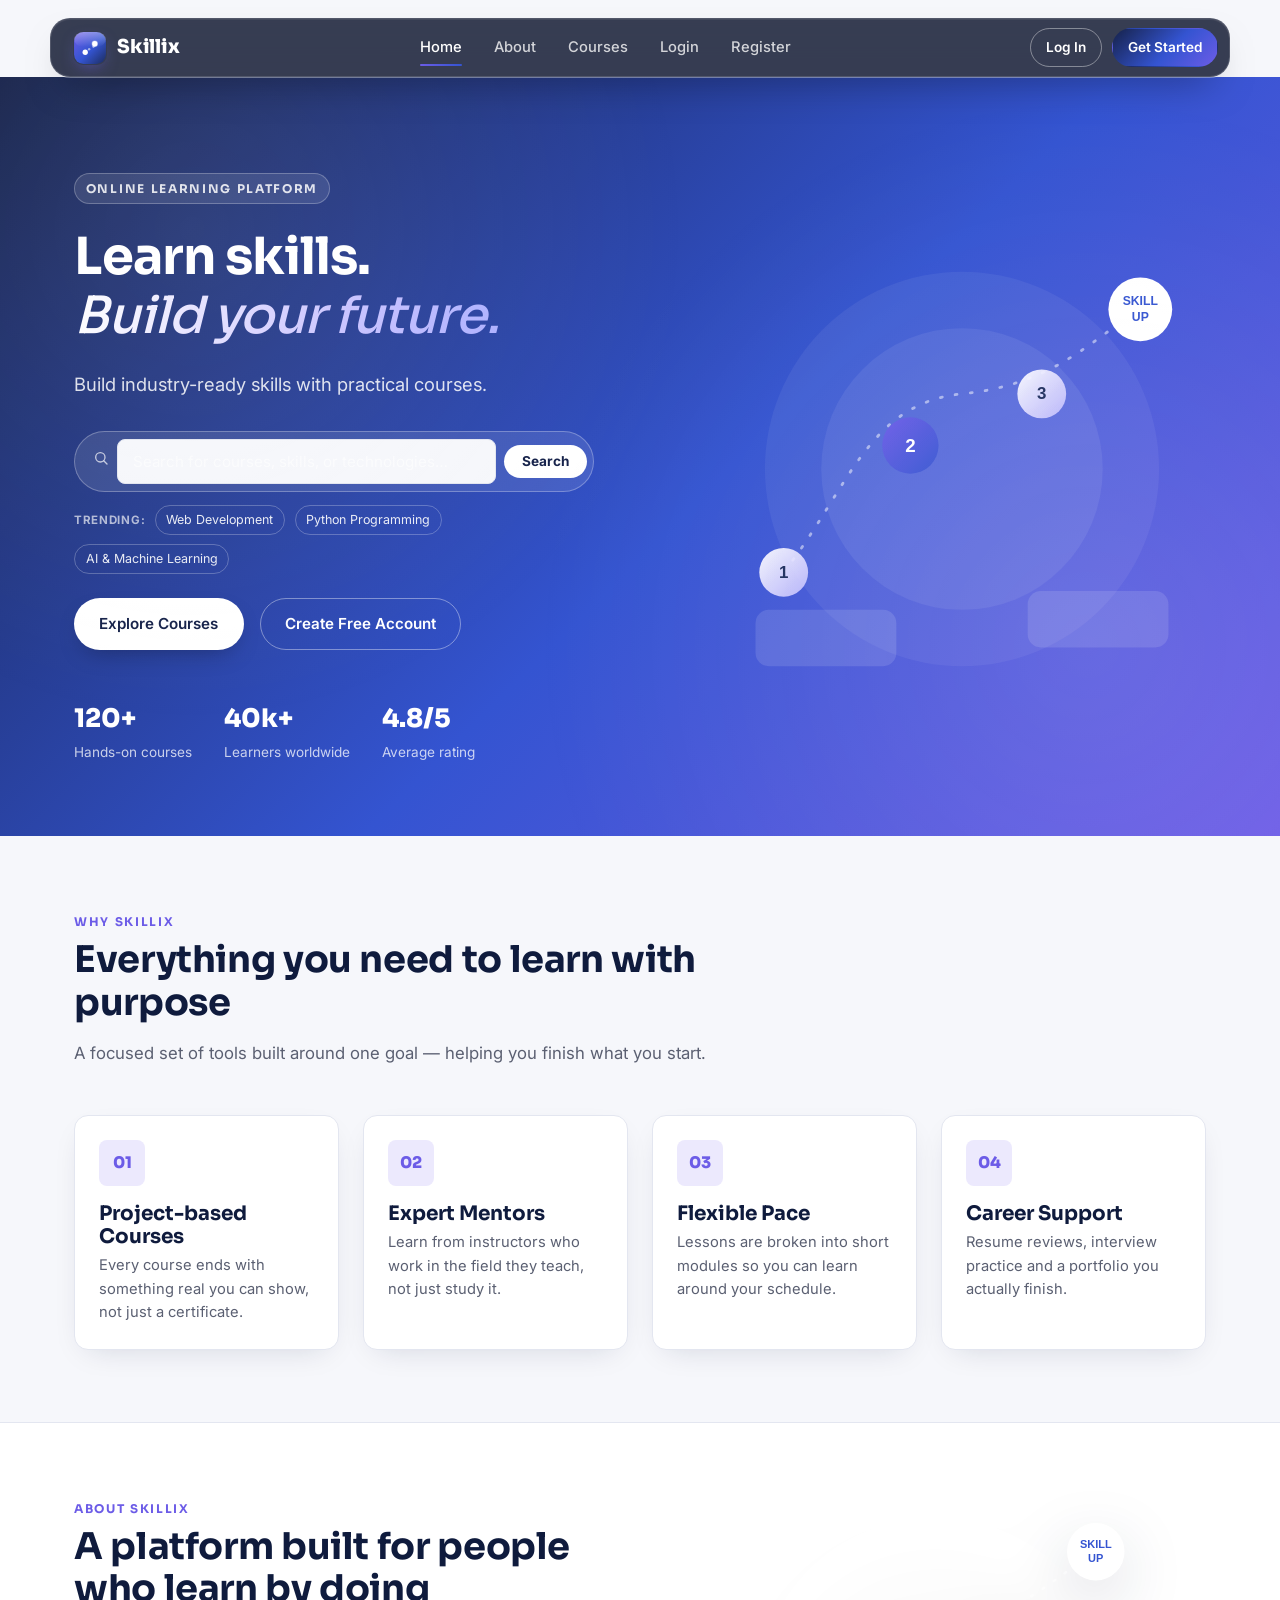
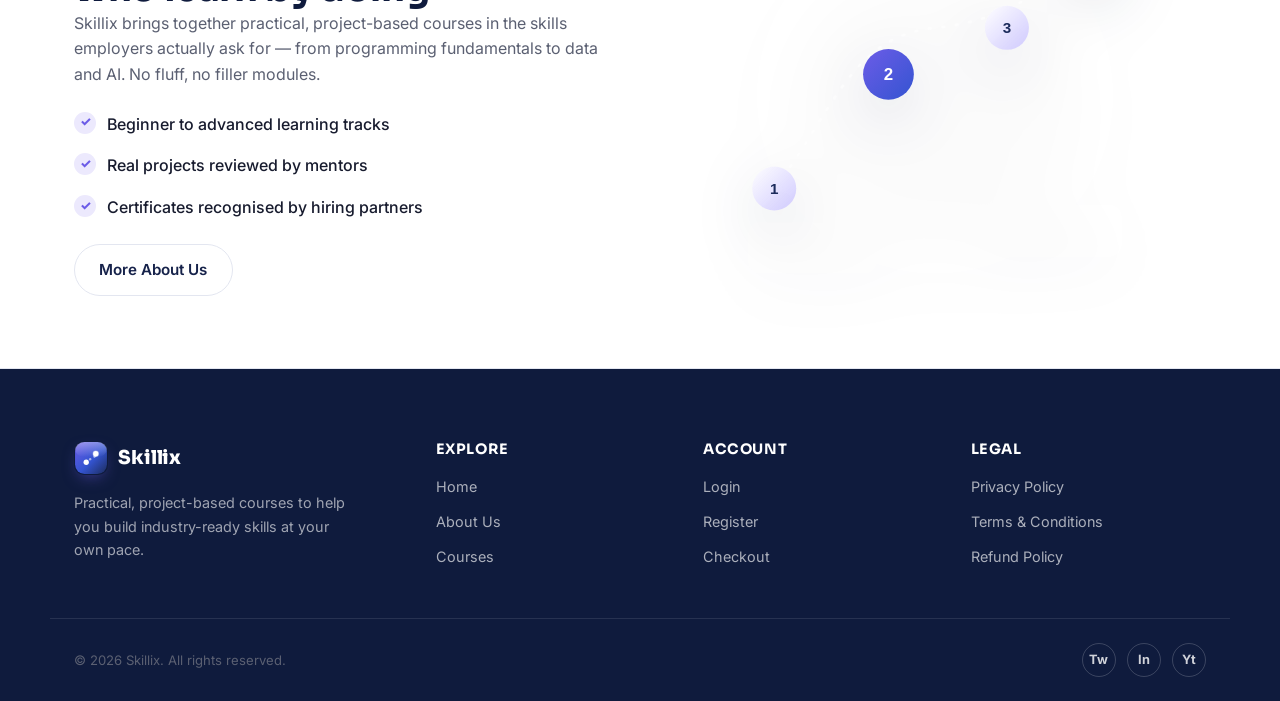
==== index.html @ e13f60df "new code" ====
<!DOCTYPE html>
<html lang="en">
<head>
  <meta charset="UTF-8">
  <meta name="viewport" content="width=device-width, initial-scale=1.0">
  <title>Skillix — Learn Skills. Build Your Future.</title>
  <meta name="description" content="Skillix is an online learning platform offering practical, industry-ready courses in programming, web development, data and AI.">
  <link rel="stylesheet" href="css/index.css">
</head>
<body>

  <header class="site-header">
    <div class="container navbar">
      <a href="index.html" class="brand"><img src="images/logo.svg" alt="Skillix logo" class="brand-mark-img">Skillix</a>
      <input type="checkbox" id="nav-toggle" class="nav-toggle-checkbox">
      <nav class="nav-links" aria-label="Primary">
        <a href="index.html" class="is-active">Home</a>
        <a href="about.html">About</a>
        <a href="services.html">Courses</a>
        <a href="login.html">Login</a>
        <a href="register.html">Register</a>
      </nav>
      <div class="nav-cta">
        <a href="login.html" class="btn btn-outline btn-sm">Log In</a>
        <a href="register.html" class="btn btn-solid btn-sm">Get Started</a>
        <label for="nav-toggle" class="nav-toggle" aria-label="Toggle navigation menu">&#9776;</label>
      </div>
    </div>
  </header>

  <main>
    <!-- Hero -->
    <section class="hero">
      <div class="container hero-grid">
        <div class="hero-copy">
          <span class="hero-eyebrow">Online Learning Platform</span>
          <h1>Learn skills.<span class="accent">Build your future.</span></h1>
          <p class="hero-sub">Build industry-ready skills with practical courses.</p>
          <form class="hero-search" action="services.html" method="get">
            <div class="search-row">
              <span class="search-icon" aria-hidden="true">
                <svg width="16" height="16" viewBox="0 0 24 24" fill="none" xmlns="http://www.w3.org/2000/svg">
                  <circle cx="11" cy="11" r="7" stroke="currentColor" stroke-width="2"/>
                  <line x1="16.5" y1="16.5" x2="21" y2="21" stroke="currentColor" stroke-width="2" stroke-linecap="round"/>
                </svg>
              </span>
              <label for="hero-search-input" class="visually-hidden">Search for courses, skills, or technologies</label>
              <input type="text" id="hero-search-input" name="q" class="search-input" placeholder="Search for courses, skills, or technologies&hellip;">
              <button type="submit" class="search-btn">Search</button>
            </div>
            <div class="trending-row">
              <span class="trending-label">Trending:</span>
              <a href="services.html" class="trending-chip">Web Development</a>
              <a href="services.html" class="trending-chip">Python Programming</a>
              <a href="services.html" class="trending-chip">AI &amp; Machine Learning</a>
            </div>
          </form>
          <div class="hero-actions">
            <a href="services.html" class="btn btn-primary">Explore Courses</a>
            <a href="register.html" class="btn btn-outline">Create Free Account</a>
          </div>
          <div class="hero-stats">
            <div class="hero-stat">
              <span class="num">120+</span>
              <span class="label">Hands-on courses</span>
            </div>
            <div class="hero-stat">
              <span class="num">40k+</span>
              <span class="label">Learners worldwide</span>
            </div>
            <div class="hero-stat">
              <span class="num">4.8/5</span>
              <span class="label">Average rating</span>
            </div>
          </div>
        </div>
        <div class="hero-art">
          <img src="images/hero-art.svg" alt="Illustration of a learning path connecting three course milestones toward a skill-up badge">
        </div>
      </div>
    </section>

    <!-- Features / Courses preview -->
    <section class="section">
      <div class="container">
        <div class="section-head">
          <span class="eyebrow">Why Skillix</span>
          <h2>Everything you need to learn with purpose</h2>
          <p>A focused set of tools built around one goal — helping you finish what you start.</p>
        </div>
        <div class="feature-grid">
          <article class="card feature-card">
            <div class="feature-icon">01</div>
            <h3>Project-based Courses</h3>
            <p>Every course ends with something real you can show, not just a certificate.</p>
          </article>
          <article class="card feature-card">
            <div class="feature-icon">02</div>
            <h3>Expert Mentors</h3>
            <p>Learn from instructors who work in the field they teach, not just study it.</p>
          </article>
          <article class="card feature-card">
            <div class="feature-icon">03</div>
            <h3>Flexible Pace</h3>
            <p>Lessons are broken into short modules so you can learn around your schedule.</p>
          </article>
          <article class="card feature-card">
            <div class="feature-icon">04</div>
            <h3>Career Support</h3>
            <p>Resume reviews, interview practice and a portfolio you actually finish.</p>
          </article>
        </div>
      </div>
    </section>

    <!-- Short About -->
    <section class="section section-alt">
      <div class="container about-split">
        <div class="about-copy">
          <span class="eyebrow">About Skillix</span>
          <h2>A platform built for people who learn by doing</h2>
          <p>Skillix brings together practical, project-based courses in the skills employers actually ask for — from programming fundamentals to data and AI. No fluff, no filler modules.</p>
          <ul class="checklist">
            <li><span class="tick">&#10003;</span> Beginner to advanced learning tracks</li>
            <li><span class="tick">&#10003;</span> Real projects reviewed by mentors</li>
            <li><span class="tick">&#10003;</span> Certificates recognised by hiring partners</li>
          </ul>
          <div class="hero-actions" style="margin-top:1.5rem;">
            <a href="about.html" class="btn btn-outline-dark">More About Us</a>
          </div>
        </div>
        <div class="path-graphic">
          <img src="images/hero-art.svg" alt="Abstract graphic of connected learning milestones representing course progress" style="filter:drop-shadow(0 20px 30px rgba(15,27,61,0.15));">
        </div>
      </div>
    </section>
  </main>

  <footer class="site-footer">
    <div class="container footer-grid">
      <div class="footer-brand">
        <a href="index.html" class="brand"><img src="images/logo.svg" alt="Skillix logo" class="brand-mark-img">Skillix</a>
        <p>Practical, project-based courses to help you build industry-ready skills at your own pace.</p>
      </div>
      <div class="footer-col">
        <h4>Explore</h4>
        <ul>
          <li><a href="index.html">Home</a></li>
          <li><a href="about.html">About Us</a></li>
          <li><a href="services.html">Courses</a></li>
        </ul>
      </div>
      <div class="footer-col">
        <h4>Account</h4>
        <ul>
          <li><a href="login.html">Login</a></li>
          <li><a href="register.html">Register</a></li>
          <li><a href="payment.html">Checkout</a></li>
        </ul>
      </div>
      <div class="footer-col">
        <h4>Legal</h4>
        <ul>
          <li><a href="legal.html">Privacy Policy</a></li>
          <li><a href="legal.html">Terms &amp; Conditions</a></li>
          <li><a href="legal.html">Refund Policy</a></li>
        </ul>
      </div>
    </div>
    <div class="container footer-bottom">
      <p>&copy; 2026 Skillix. All rights reserved.</p>
      <div class="footer-socials">
        <a href="#" aria-label="Skillix on Twitter">Tw</a>
        <a href="#" aria-label="Skillix on LinkedIn">In</a>
        <a href="#" aria-label="Skillix on YouTube">Yt</a>
      </div>
    </div>
  </footer>

</body>
</html>
---- css/index.css ----
/* ==========================================================================
   SkillSphere — index.css
   Individual stylesheet for index.html
   Self-contained: includes variables, reset, navbar, footer, buttons, cards,
   forms, tables and responsive rules used on this page.
   ========================================================================== */

/* ==========================================================================
   SkillSphere — style.css
   Global styling: variables, resets, typography, base layout, page sections
   ========================================================================== */

@import url('https://fonts.googleapis.com/css2?family=Sora:wght@400;600;700;800&family=Inter:wght@400;500;600;700&display=swap');

:root {
  /* Color system */
  --navy-900: #0f1b3d;
  --navy-800: #16224a;
  --navy-700: #1c2c5c;
  --blue-600: #3454d1;
  --violet-500: #6c5ce7;
  --violet-100: #ece9fd;
  --bg: #f6f7fb;
  --surface: #ffffff;
  --text-900: #171b2e;
  --text-600: #5b6072;
  --text-400: #8a8fa3;
  --border: #e3e6f0;
  --success: #1fa971;
  --danger: #d64550;

  /* Gradient signature */
  --gradient-primary: linear-gradient(135deg, var(--navy-800) 0%, var(--blue-600) 55%, var(--violet-500) 100%);

  /* Type scale */
  --font-display: 'Sora', 'Segoe UI', sans-serif;
  --font-body: 'Inter', 'Segoe UI', sans-serif;

  /* Spacing */
  --space-1: 0.5rem;
  --space-2: 1rem;
  --space-3: 1.5rem;
  --space-4: 2rem;
  --space-5: 3rem;
  --space-6: 4.5rem;
  --space-7: 6rem;

  /* Radius & shadow */
  --radius-sm: 8px;
  --radius-md: 14px;
  --radius-lg: 22px;
  --shadow-card: 0 10px 30px -14px rgba(15, 27, 61, 0.18);
  --shadow-card-hover: 0 18px 40px -16px rgba(15, 27, 61, 0.28);

  --container-w: 1180px;
}

* {
  margin: 0;
  padding: 0;
  box-sizing: border-box;
}

html {
  scroll-behavior: smooth;
}

body {
  font-family: var(--font-body);
  color: var(--text-900);
  background: var(--bg);
  line-height: 1.6;
  -webkit-font-smoothing: antialiased;
}

img {
  max-width: 100%;
  display: block;
}

a {
  color: inherit;
  text-decoration: none;
}

ul {
  list-style: none;
}

h1, h2, h3, h4 {
  font-family: var(--font-display);
  color: var(--navy-900);
  line-height: 1.15;
  font-weight: 700;
}

h1 { font-size: clamp(2.2rem, 4vw, 3.4rem); font-weight: 800; letter-spacing: -0.02em; }
h2 { font-size: clamp(1.7rem, 3vw, 2.3rem); letter-spacing: -0.01em; }
h3 { font-size: 1.25rem; }

p {
  color: var(--text-600);
}

:focus-visible {
  outline: 3px solid var(--violet-500);
  outline-offset: 3px;
}

.visually-hidden {
  position: absolute;
  width: 1px;
  height: 1px;
  padding: 0;
  margin: -1px;
  overflow: hidden;
  clip: rect(0, 0, 0, 0);
  white-space: nowrap;
  border: 0;
}

/* Layout helpers */
.container {
  width: 100%;
  max-width: var(--container-w);
  margin-inline: auto;
  padding-inline: var(--space-3);
}

.section {
  padding-block: var(--space-6);
}

.section-head {
  max-width: 640px;
  margin-bottom: var(--space-5);
}

.eyebrow {
  display: inline-block;
  font-family: var(--font-display);
  font-size: 0.75rem;
  font-weight: 700;
  letter-spacing: 0.14em;
  text-transform: uppercase;
  color: var(--violet-500);
  margin-bottom: var(--space-1);
}

.section-head h2 {
  margin-bottom: var(--space-2);
}

.section-head p {
  font-size: 1.05rem;
}

.section-alt {
  background: var(--surface);
  border-top: 1px solid var(--border);
  border-bottom: 1px solid var(--border);
}

/* ==========================================================================
   Hero
   ========================================================================== */

.hero {
  background: var(--gradient-primary);
  color: #fff;
  padding-block: var(--space-7) var(--space-6);
  position: relative;
  overflow: hidden;
}

.hero::after {
  content: "";
  position: absolute;
  inset: 0;
  background-image: radial-gradient(circle at 15% 20%, rgba(255,255,255,0.08) 0, transparent 40%),
                     radial-gradient(circle at 85% 75%, rgba(255,255,255,0.10) 0, transparent 45%);
  pointer-events: none;
}

.hero-grid {
  display: grid;
  grid-template-columns: 1.1fr 0.9fr;
  gap: var(--space-5);
  align-items: center;
  position: relative;
}

/* Pure-CSS entrance animation, staggered across the hero copy */
@keyframes fadeInUp {
  from {
    opacity: 0;
    transform: translateY(18px);
  }
  to {
    opacity: 1;
    transform: translateY(0);
  }
}

.hero-eyebrow,
.hero h1,
.hero-sub,
.hero-search,
.hero-actions,
.hero-stats {
  opacity: 0;
  animation: fadeInUp 0.7s ease forwards;
}

.hero-eyebrow { animation-delay: 0.05s; }
.hero h1 { animation-delay: 0.15s; }
.hero-sub { animation-delay: 0.25s; }
.hero-search { animation-delay: 0.35s; }
.hero-actions { animation-delay: 0.45s; }
.hero-stats { animation-delay: 0.55s; }

.hero-art {
  position: relative;
  opacity: 0;
  animation: fadeInUp 0.9s ease forwards;
  animation-delay: 0.3s;
}

.hero-eyebrow {
  display: inline-flex;
  align-items: center;
  gap: 0.5em;
  font-family: var(--font-display);
  font-size: 0.75rem;
  font-weight: 700;
  letter-spacing: 0.14em;
  text-transform: uppercase;
  color: rgba(255,255,255,0.85);
  background: rgba(255,255,255,0.1);
  border: 1px solid rgba(255,255,255,0.25);
  padding: 0.4em 0.9em;
  border-radius: 999px;
  margin-bottom: var(--space-3);
}

.hero h1 {
  color: #fff;
  font-weight: 700;
  margin-bottom: var(--space-3);
}

.hero h1 .accent,
.page-header h1 .accent {
  display: block;
  font-style: italic;
  font-weight: 500;
  background: linear-gradient(100deg, #ffffff 0%, #c9c2ff 45%, #8f9dff 100%);
  -webkit-background-clip: text;
  background-clip: text;
  color: transparent;
}

.hero-sub {
  color: rgba(255,255,255,0.85);
  font-size: 1.15rem;
  max-width: 520px;
  margin-bottom: var(--space-4);
}

/* Hero search bar + trending chips */
.hero-search {
  margin-bottom: var(--space-3);
  max-width: 520px;
}

.search-row {
  display: flex;
  align-items: center;
  gap: 0.5rem;
  background: rgba(255,255,255,0.1);
  border: 1px solid rgba(255,255,255,0.28);
  border-radius: 999px;
  padding: 0.4rem 0.4rem 0.4rem 1.1rem;
  backdrop-filter: blur(6px);
  transition: border-color 0.2s ease, background 0.2s ease;
}

.search-row:focus-within {
  border-color: rgba(255,255,255,0.6);
  background: rgba(255,255,255,0.15);
}

.search-icon {
  color: rgba(255,255,255,0.7);
  font-size: 0.95rem;
  flex: none;
}

.search-input {
  flex: 1;
  background: transparent;
  border: none;
  color: #fff;
  font-family: var(--font-body);
  font-size: 0.92rem;
  padding: 0.55rem 0;
}

.search-input::placeholder {
  color: rgba(255,255,255,0.6);
}

.search-input:focus {
  outline: none;
  box-shadow: none;
  background: transparent;
}

.search-btn {
  flex: none;
  background: #fff;
  color: var(--navy-800);
  border: none;
  font-family: var(--font-body);
  font-weight: 700;
  font-size: 0.85rem;
  padding: 0.6em 1.3em;
  border-radius: 999px;
  cursor: pointer;
  transition: transform 0.2s ease, box-shadow 0.2s ease;
}

.search-btn:hover,
.search-btn:focus-visible {
  transform: scale(1.04);
  box-shadow: 0 8px 18px -8px rgba(0,0,0,0.4);
}

.trending-row {
  display: flex;
  align-items: center;
  gap: 0.6rem;
  flex-wrap: wrap;
  margin-top: 0.85rem;
  font-size: 0.78rem;
}

.trending-label {
  color: rgba(255,255,255,0.65);
  font-weight: 700;
  letter-spacing: 0.06em;
  text-transform: uppercase;
  font-size: 0.72rem;
}

.trending-chip {
  color: rgba(255,255,255,0.9);
  border: 1px solid rgba(255,255,255,0.25);
  border-radius: 999px;
  padding: 0.3em 0.85em;
  transition: background 0.2s ease, border-color 0.2s ease, transform 0.2s ease;
}

.trending-chip:hover,
.trending-chip:focus-visible {
  background: rgba(255,255,255,0.14);
  border-color: rgba(255,255,255,0.5);
  transform: translateY(-1px);
}

.hero-actions {
  display: flex;
  gap: var(--space-2);
  flex-wrap: wrap;
}

.hero-stats {
  display: flex;
  gap: var(--space-4);
  margin-top: var(--space-5);
  flex-wrap: wrap;
}

.hero-stat .num {
  font-family: var(--font-display);
  font-size: 1.6rem;
  font-weight: 800;
  color: #fff;
  display: block;
}

.hero-stat .label {
  font-size: 0.85rem;
  color: rgba(255,255,255,0.75);
}

/* ==========================================================================
   Page header (non-home pages)
   ========================================================================== */

.page-header {
  background: var(--gradient-primary);
  color: #fff;
  padding-block: var(--space-6) var(--space-5);
  text-align: center;
}

.page-header h1 {
  color: #fff;
  font-size: clamp(2rem, 4vw, 2.7rem);
}

.page-header p {
  color: rgba(255,255,255,0.85);
  max-width: 560px;
  margin: var(--space-2) auto 0;
}

/* ==========================================================================
   About section (home)
   ========================================================================== */

.about-split {
  display: grid;
  grid-template-columns: 1fr 1fr;
  gap: var(--space-5);
  align-items: center;
}

.about-split .path-graphic {
  justify-self: center;
  width: 100%;
  max-width: 440px;
}

.about-split .path-graphic img {
  width: 100%;
  height: auto;
}

.checklist {
  margin-top: var(--space-3);
  display: grid;
  gap: var(--space-2);
}

.checklist li {
  display: flex;
  gap: 0.7em;
  align-items: flex-start;
  color: var(--text-900);
  font-weight: 500;
}

.checklist .tick {
  flex: none;
  width: 22px;
  height: 22px;
  border-radius: 50%;
  background: var(--violet-100);
  color: var(--violet-500);
  display: grid;
  place-items: center;
  font-size: 0.8rem;
  font-weight: 800;
}

/* ==========================================================================
   Utility text blocks (About / Legal pages)
   ========================================================================== */

.text-block {
  max-width: 760px;
  margin-inline: auto;
}

.text-block h2 {
  margin-top: var(--space-5);
  margin-bottom: var(--space-2);
}

.text-block h2:first-child {
  margin-top: 0;
}

.text-block p {
  margin-bottom: var(--space-2);
}

.text-block ul {
  margin: var(--space-2) 0 var(--space-2) 0;
  display: grid;
  gap: 0.5rem;
}

.text-block ul li {
  position: relative;
  padding-left: 1.4em;
  color: var(--text-600);
}

.text-block ul li::before {
  content: "";
  position: absolute;
  left: 0;
  top: 0.55em;
  width: 6px;
  height: 6px;
  border-radius: 50%;
  background: var(--violet-500);
}

.legal-index {
  display: flex;
  gap: var(--space-2);
  justify-content: center;
  flex-wrap: wrap;
  margin-bottom: var(--space-5);
}
/* ==========================================================================
   SkillSphere — components.css
   Navbar, Footer, Buttons, Cards, Forms, Tables
   ========================================================================== */

/* ---------- Navbar (floating glassmorphic pill) ---------- */

.site-header {
  position: sticky;
  top: 0;
  z-index: 50;
  padding-block: 1.1rem 0;
  background: transparent;
}

.navbar {
  display: flex;
  align-items: center;
  justify-content: space-between;
  gap: var(--space-3);
  max-width: var(--container-w);
  margin-inline: auto;
  padding: 0.6rem 0.7rem 0.6rem 1.35rem;
  background: rgba(13, 20, 45, 0.82);
  border: 1px solid rgba(255,255,255,0.14);
  border-radius: 20px;
  backdrop-filter: blur(20px) saturate(160%);
  -webkit-backdrop-filter: blur(20px) saturate(160%);
  box-shadow: 0 18px 40px -20px rgba(0,0,0,0.55), inset 0 1px 0 rgba(255,255,255,0.07);
  transition: background 0.25s ease, border-color 0.25s ease;
}

.brand {
  display: flex;
  align-items: center;
  gap: 0.65rem;
  font-family: var(--font-display);
  font-weight: 800;
  font-size: 1.2rem;
  color: #fff;
  letter-spacing: -0.01em;
}

.brand-mark {
  width: 34px;
  height: 34px;
  border-radius: 10px;
  background: linear-gradient(135deg, var(--violet-500), var(--blue-600));
  display: grid;
  place-items: center;
  color: #fff;
  font-family: var(--font-display);
  font-weight: 800;
  font-size: 1rem;
  flex: none;
}

.brand-mark-img {
  width: 34px;
  height: 34px;
  border-radius: 10px;
  flex: none;
  box-shadow: 0 6px 16px -6px rgba(108, 92, 231, 0.6);
}

.nav-links {
  display: flex;
  align-items: center;
  gap: var(--space-4);
}

.nav-links a {
  color: rgba(255,255,255,0.78);
  font-weight: 500;
  font-size: 0.92rem;
  position: relative;
  padding-block: 0.3rem;
  transition: color 0.2s ease;
}

.nav-links a::after {
  content: "";
  position: absolute;
  left: 0;
  bottom: -2px;
  width: 0%;
  height: 2px;
  border-radius: 2px;
  background: linear-gradient(90deg, var(--violet-500), var(--blue-600));
  transition: width 0.25s ease;
}

.nav-links a:hover,
.nav-links a:focus-visible {
  color: #fff;
}

.nav-links a:hover::after,
.nav-links a:focus-visible::after {
  width: 100%;
}

.nav-links a.is-active {
  color: #fff;
}

.nav-links a.is-active::after {
  width: 100%;
}

.nav-cta {
  display: flex;
  align-items: center;
  gap: 0.6rem;
}

.nav-toggle-checkbox {
  display: none;
}

.nav-toggle {
  display: none;
}

/* ---------- Buttons ---------- */

.btn {
  display: inline-flex;
  align-items: center;
  justify-content: center;
  gap: 0.5em;
  font-family: var(--font-body);
  font-weight: 600;
  font-size: 0.95rem;
  padding: 0.85em 1.6em;
  border-radius: 999px;
  border: 1px solid transparent;
  cursor: pointer;
  transition: transform 0.2s ease, box-shadow 0.2s ease, background 0.2s ease, color 0.2s ease, border-color 0.2s ease;
}

.btn-primary {
  background: #fff;
  color: var(--navy-800);
  box-shadow: 0 10px 24px -10px rgba(0,0,0,0.35);
}

.btn-primary:hover,
.btn-primary:focus-visible {
  transform: translateY(-2px) scale(1.04);
  box-shadow: 0 14px 28px -10px rgba(0,0,0,0.4);
}

.btn-solid {
  background: var(--gradient-primary);
  color: #fff;
}

.btn-solid:hover,
.btn-solid:focus-visible {
  transform: translateY(-2px) scale(1.04);
  box-shadow: var(--shadow-card-hover);
}

.btn-outline {
  background: transparent;
  border-color: rgba(255,255,255,0.4);
  color: #fff;
}

.btn-outline:hover,
.btn-outline:focus-visible {
  border-color: #fff;
  background: rgba(255,255,255,0.08);
  transform: scale(1.04);
}

.btn-outline-dark {
  background: transparent;
  border-color: var(--border);
  color: var(--navy-800);
}

.btn-outline-dark:hover,
.btn-outline-dark:focus-visible {
  border-color: var(--violet-500);
  color: var(--violet-500);
  transform: scale(1.04);
}

.btn-block {
  width: 100%;
}

.btn-sm {
  padding: 0.55em 1.1em;
  font-size: 0.85rem;
}

/* ---------- Cards ---------- */

.card {
  background: var(--surface);
  border: 1px solid var(--border);
  border-radius: var(--radius-md);
  box-shadow: var(--shadow-card);
  transition: transform 0.25s ease, box-shadow 0.25s ease, border-color 0.25s ease;
}

.card:hover {
  transform: translateY(-6px);
  box-shadow: var(--shadow-card-hover);
  border-color: rgba(108, 92, 231, 0.35);
}

/* Feature / course preview cards (home) */

.feature-grid {
  display: grid;
  grid-template-columns: repeat(4, 1fr);
  gap: var(--space-3);
}

.feature-card {
  padding: var(--space-3);
  text-align: left;
}

.feature-icon {
  width: 46px;
  height: 46px;
  border-radius: var(--radius-sm);
  background: var(--violet-100);
  color: var(--violet-500);
  display: grid;
  place-items: center;
  margin-bottom: var(--space-2);
  font-family: var(--font-display);
  font-weight: 800;
}

.feature-card h3 {
  margin-bottom: 0.4rem;
}

.feature-card p {
  font-size: 0.92rem;
}

/* Course cards (services) */

.course-grid {
  display: grid;
  grid-template-columns: repeat(3, 1fr);
  gap: var(--space-3);
}

.course-card {
  overflow: hidden;
  display: flex;
  flex-direction: column;
}

.course-thumb {
  aspect-ratio: 16 / 10;
  background: var(--violet-100);
  overflow: hidden;
}

.course-thumb img {
  width: 100%;
  height: 100%;
  object-fit: cover;
}

.course-body {
  padding: var(--space-3);
  display: flex;
  flex-direction: column;
  gap: 0.5rem;
  flex: 1;
}

.course-tag {
  font-size: 0.72rem;
  font-weight: 700;
  letter-spacing: 0.08em;
  text-transform: uppercase;
  color: var(--blue-600);
}

.course-desc {
  font-size: 0.92rem;
  flex: 1;
}

.course-foot {
  display: flex;
  align-items: center;
  justify-content: space-between;
  margin-top: 0.5rem;
}

.course-price {
  font-family: var(--font-display);
  font-weight: 800;
  font-size: 1.15rem;
  color: var(--navy-900);
}

.course-price span {
  font-family: var(--font-body);
  font-weight: 500;
  font-size: 0.78rem;
  color: var(--text-400);
  text-decoration: line-through;
  margin-left: 0.35em;
}

/* Team cards (about) */

.team-grid {
  display: grid;
  grid-template-columns: repeat(3, 1fr);
  gap: var(--space-3);
}

.team-card {
  text-align: center;
  padding: var(--space-4) var(--space-3);
}

.team-avatar {
  width: 96px;
  height: 96px;
  border-radius: 50%;
  overflow: hidden;
  margin: 0 auto var(--space-2);
  border: 3px solid var(--violet-100);
}

.team-avatar img {
  width: 100%;
  height: 100%;
  object-fit: cover;
}

.team-role {
  color: var(--violet-500);
  font-weight: 600;
  font-size: 0.88rem;
  margin-top: 0.15rem;
}

.team-bio {
  font-size: 0.88rem;
  margin-top: 0.5rem;
}

/* Mission / Vision cards */

.mv-grid {
  display: grid;
  grid-template-columns: 1fr 1fr;
  gap: var(--space-3);
}

.mv-card {
  padding: var(--space-4);
  border-top: 4px solid var(--violet-500);
}

.mv-card.vision {
  border-top-color: var(--blue-600);
}

.mv-card h3 {
  margin-bottom: 0.6rem;
}

/* ---------- Forms (Login / Register / Payment) ---------- */

.auth-wrap {
  display: flex;
  justify-content: center;
  padding-block: var(--space-6);
}

.auth-card {
  width: 100%;
  max-width: 460px;
  padding: var(--space-4);
}

.auth-card.wide {
  max-width: 620px;
}

.auth-head {
  text-align: center;
  margin-bottom: var(--space-3);
}

.auth-head h1 {
  font-size: 1.7rem;
  margin-bottom: 0.4rem;
}

.auth-head p {
  font-size: 0.92rem;
}

.form-group {
  margin-bottom: var(--space-2);
}

.form-row {
  display: grid;
  grid-template-columns: 1fr 1fr;
  gap: var(--space-2);
}

label {
  display: block;
  font-size: 0.85rem;
  font-weight: 600;
  color: var(--navy-800);
  margin-bottom: 0.4rem;
}

input[type="text"],
input[type="email"],
input[type="password"],
input[type="tel"],
input[type="number"],
select,
textarea {
  width: 100%;
  padding: 0.8em 1em;
  border: 1.5px solid var(--border);
  border-radius: var(--radius-sm);
  font-family: var(--font-body);
  font-size: 0.95rem;
  color: var(--text-900);
  background: var(--bg);
  transition: border-color 0.2s ease, box-shadow 0.2s ease;
}

input:hover, select:hover, textarea:hover {
  border-color: #c7cbe0;
}

input:focus, select:focus, textarea:focus {
  outline: none;
  border-color: var(--violet-500);
  box-shadow: 0 0 0 4px rgba(108, 92, 231, 0.15);
  background: var(--surface);
}

.field-hint {
  font-size: 0.78rem;
  color: var(--text-400);
  margin-top: 0.35rem;
}

.check-row {
  display: flex;
  align-items: center;
  gap: 0.55em;
  font-size: 0.9rem;
  color: var(--text-600);
  font-weight: 500;
}

.check-row input {
  width: 17px;
  height: 17px;
  accent-color: var(--violet-500);
}

.radio-row {
  display: flex;
  gap: var(--space-3);
  flex-wrap: wrap;
}

.radio-row label {
  display: flex;
  align-items: center;
  gap: 0.5em;
  font-weight: 500;
  color: var(--text-600);
  margin-bottom: 0;
}

.radio-row input {
  width: 17px;
  height: 17px;
  accent-color: var(--violet-500);
}

.form-links {
  display: flex;
  align-items: center;
  justify-content: space-between;
  font-size: 0.87rem;
  margin: var(--space-2) 0 var(--space-3);
}

.form-links a {
  color: var(--violet-500);
  font-weight: 600;
}

.form-links a:hover {
  text-decoration: underline;
}

.auth-foot {
  text-align: center;
  margin-top: var(--space-3);
  font-size: 0.9rem;
  color: var(--text-600);
}

.auth-foot a {
  color: var(--violet-500);
  font-weight: 700;
}

.divider {
  display: flex;
  align-items: center;
  gap: 0.8em;
  color: var(--text-400);
  font-size: 0.78rem;
  margin-block: var(--space-3);
  text-transform: uppercase;
  letter-spacing: 0.08em;
}

.divider::before,
.divider::after {
  content: "";
  flex: 1;
  height: 1px;
  background: var(--border);
}

.badge {
  display: inline-flex;
  align-items: center;
  gap: 0.4em;
  background: var(--violet-100);
  color: var(--violet-500);
  font-size: 0.75rem;
  font-weight: 700;
  padding: 0.35em 0.8em;
  border-radius: 999px;
}

/* ---------- Tables (Payment) ---------- */

.order-table {
  width: 100%;
  border-collapse: collapse;
  font-size: 0.92rem;
}

.order-table caption {
  text-align: left;
  font-family: var(--font-display);
  font-weight: 700;
  color: var(--navy-900);
  margin-bottom: var(--space-2);
  font-size: 1rem;
}

.order-table th,
.order-table td {
  padding: 0.9em 1em;
  text-align: left;
  border-bottom: 1px solid var(--border);
}

.order-table thead th {
  font-size: 0.75rem;
  letter-spacing: 0.06em;
  text-transform: uppercase;
  color: var(--text-400);
  font-weight: 700;
}

.order-table tbody td {
  color: var(--text-900);
  font-weight: 500;
}

.order-table tfoot td {
  border-bottom: none;
  font-family: var(--font-display);
  font-weight: 800;
  color: var(--navy-900);
  font-size: 1.05rem;
  padding-top: 1.1em;
}

.order-table .muted {
  color: var(--text-400);
  font-weight: 500;
}

.payment-grid {
  display: grid;
  grid-template-columns: 1.05fr 0.95fr;
  gap: var(--space-4);
  align-items: start;
}

.summary-card,
.payment-card {
  padding: var(--space-4);
}

.demo-note {
  display: flex;
  gap: 0.7em;
  align-items: flex-start;
  background: var(--violet-100);
  border-radius: var(--radius-sm);
  padding: var(--space-2);
  font-size: 0.85rem;
  color: var(--navy-800);
  margin-top: var(--space-3);
}

.demo-note strong {
  color: var(--navy-900);
}

/* ---------- Footer ---------- */

.site-footer {
  background: var(--navy-900);
  color: rgba(255,255,255,0.72);
  padding-top: var(--space-6);
}

.footer-grid {
  display: grid;
  grid-template-columns: 1.4fr 1fr 1fr 1fr;
  gap: var(--space-4);
  padding-bottom: var(--space-5);
  border-bottom: 1px solid rgba(255,255,255,0.1);
}

.footer-brand .brand {
  margin-bottom: var(--space-2);
}

.footer-brand p {
  color: rgba(255,255,255,0.6);
  font-size: 0.9rem;
  max-width: 280px;
}

.footer-col h4 {
  color: #fff;
  font-size: 0.9rem;
  letter-spacing: 0.04em;
  text-transform: uppercase;
  margin-bottom: var(--space-2);
}

.footer-col ul {
  display: grid;
  gap: 0.6rem;
}

.footer-col a {
  font-size: 0.9rem;
  color: rgba(255,255,255,0.65);
  transition: color 0.2s ease;
}

.footer-col a:hover,
.footer-col a:focus-visible {
  color: #fff;
}

.footer-bottom {
  display: flex;
  align-items: center;
  justify-content: space-between;
  padding-block: var(--space-3);
  font-size: 0.82rem;
  color: rgba(255,255,255,0.5);
  flex-wrap: wrap;
  gap: 0.5rem;
}

.footer-socials {
  display: flex;
  gap: 0.7rem;
}

.footer-socials a {
  width: 34px;
  height: 34px;
  border-radius: 50%;
  border: 1px solid rgba(255,255,255,0.18);
  display: grid;
  place-items: center;
  font-size: 0.8rem;
  font-weight: 700;
  color: rgba(255,255,255,0.8);
  transition: background 0.2s ease, border-color 0.2s ease;
}

.footer-socials a:hover,
.footer-socials a:focus-visible {
  background: var(--violet-500);
  border-color: var(--violet-500);
  color: #fff;
}
/* ==========================================================================
   SkillSphere — responsive.css
   Mobile / tablet / desktop adjustments
   ========================================================================== */

/* ---------- Tablet: <= 1024px ---------- */
@media (max-width: 1024px) {
  .feature-grid {
    grid-template-columns: repeat(2, 1fr);
  }

  .course-grid {
    grid-template-columns: repeat(2, 1fr);
  }

  .team-grid {
    grid-template-columns: repeat(3, 1fr);
    gap: var(--space-2);
  }

  .hero-grid {
    grid-template-columns: 1fr;
  }

  .hero-art {
    order: -1;
    max-width: 420px;
    margin-inline: auto;
  }

  .about-split {
    grid-template-columns: 1fr;
  }

  .about-split .path-graphic {
    order: -1;
    max-width: 360px;
  }

  .payment-grid {
    grid-template-columns: 1fr;
  }
}

/* ---------- Mobile: <= 768px ---------- */
@media (max-width: 768px) {
  :root {
    --space-6: 3rem;
    --space-7: 3.5rem;
  }

  .nav-links {
    position: fixed;
    inset: 86px var(--space-3) auto var(--space-3);
    background: rgba(13, 20, 45, 0.92);
    border: 1px solid rgba(255,255,255,0.14);
    border-radius: 18px;
    backdrop-filter: blur(20px) saturate(160%);
    -webkit-backdrop-filter: blur(20px) saturate(160%);
    box-shadow: 0 18px 40px -16px rgba(0,0,0,0.55);
    flex-direction: column;
    align-items: flex-start;
    gap: 0;
    padding: var(--space-2) var(--space-3) var(--space-3);
    transform: translateY(-8px);
    opacity: 0;
    pointer-events: none;
    transition: opacity 0.2s ease, transform 0.2s ease;
  }

  .nav-links a {
    width: 100%;
    padding-block: 0.7rem;
    border-bottom: 1px solid rgba(255,255,255,0.06);
  }

  .nav-toggle {
    display: inline-flex;
    align-items: center;
    justify-content: center;
    width: 40px;
    height: 40px;
    border-radius: 8px;
    border: 1px solid rgba(255,255,255,0.25);
    background: transparent;
    color: #fff;
    font-size: 1.1rem;
    cursor: pointer;
  }

  .nav-cta .btn-outline {
    display: none;
  }

  #nav-toggle:checked ~ .nav-links {
    opacity: 1;
    transform: translateY(0);
    pointer-events: auto;
  }

  .feature-grid,
  .course-grid,
  .team-grid {
    grid-template-columns: 1fr;
  }

  .mv-grid {
    grid-template-columns: 1fr;
  }

  .form-row {
    grid-template-columns: 1fr;
  }

  .footer-grid {
    grid-template-columns: 1fr 1fr;
    gap: var(--space-3);
  }

  .footer-brand {
    grid-column: 1 / -1;
  }

  .footer-bottom {
    flex-direction: column;
    align-items: flex-start;
  }

  .hero-stats {
    gap: var(--space-3);
  }

  .payment-grid {
    grid-template-columns: 1fr;
  }

  .order-table {
    display: block;
    overflow-x: auto;
    white-space: nowrap;
  }
}

/* ---------- Small mobile: <= 480px ---------- */
@media (max-width: 480px) {
  .container {
    padding-inline: var(--space-2);
  }

  .search-row {
    flex-wrap: wrap;
    border-radius: 20px;
    padding: 0.7rem;
  }

  .search-input {
    width: 100%;
    order: 1;
  }

  .search-btn {
    width: 100%;
    order: 2;
  }

  .hero-actions,
  .radio-row {
    flex-direction: column;
    align-items: stretch;
  }

  .hero-actions .btn {
    width: 100%;
  }

  .footer-grid {
    grid-template-columns: 1fr;
  }

  .auth-card {
    padding: var(--space-3);
  }

  .form-links {
    flex-direction: column;
    align-items: flex-start;
    gap: 0.5rem;
  }
}
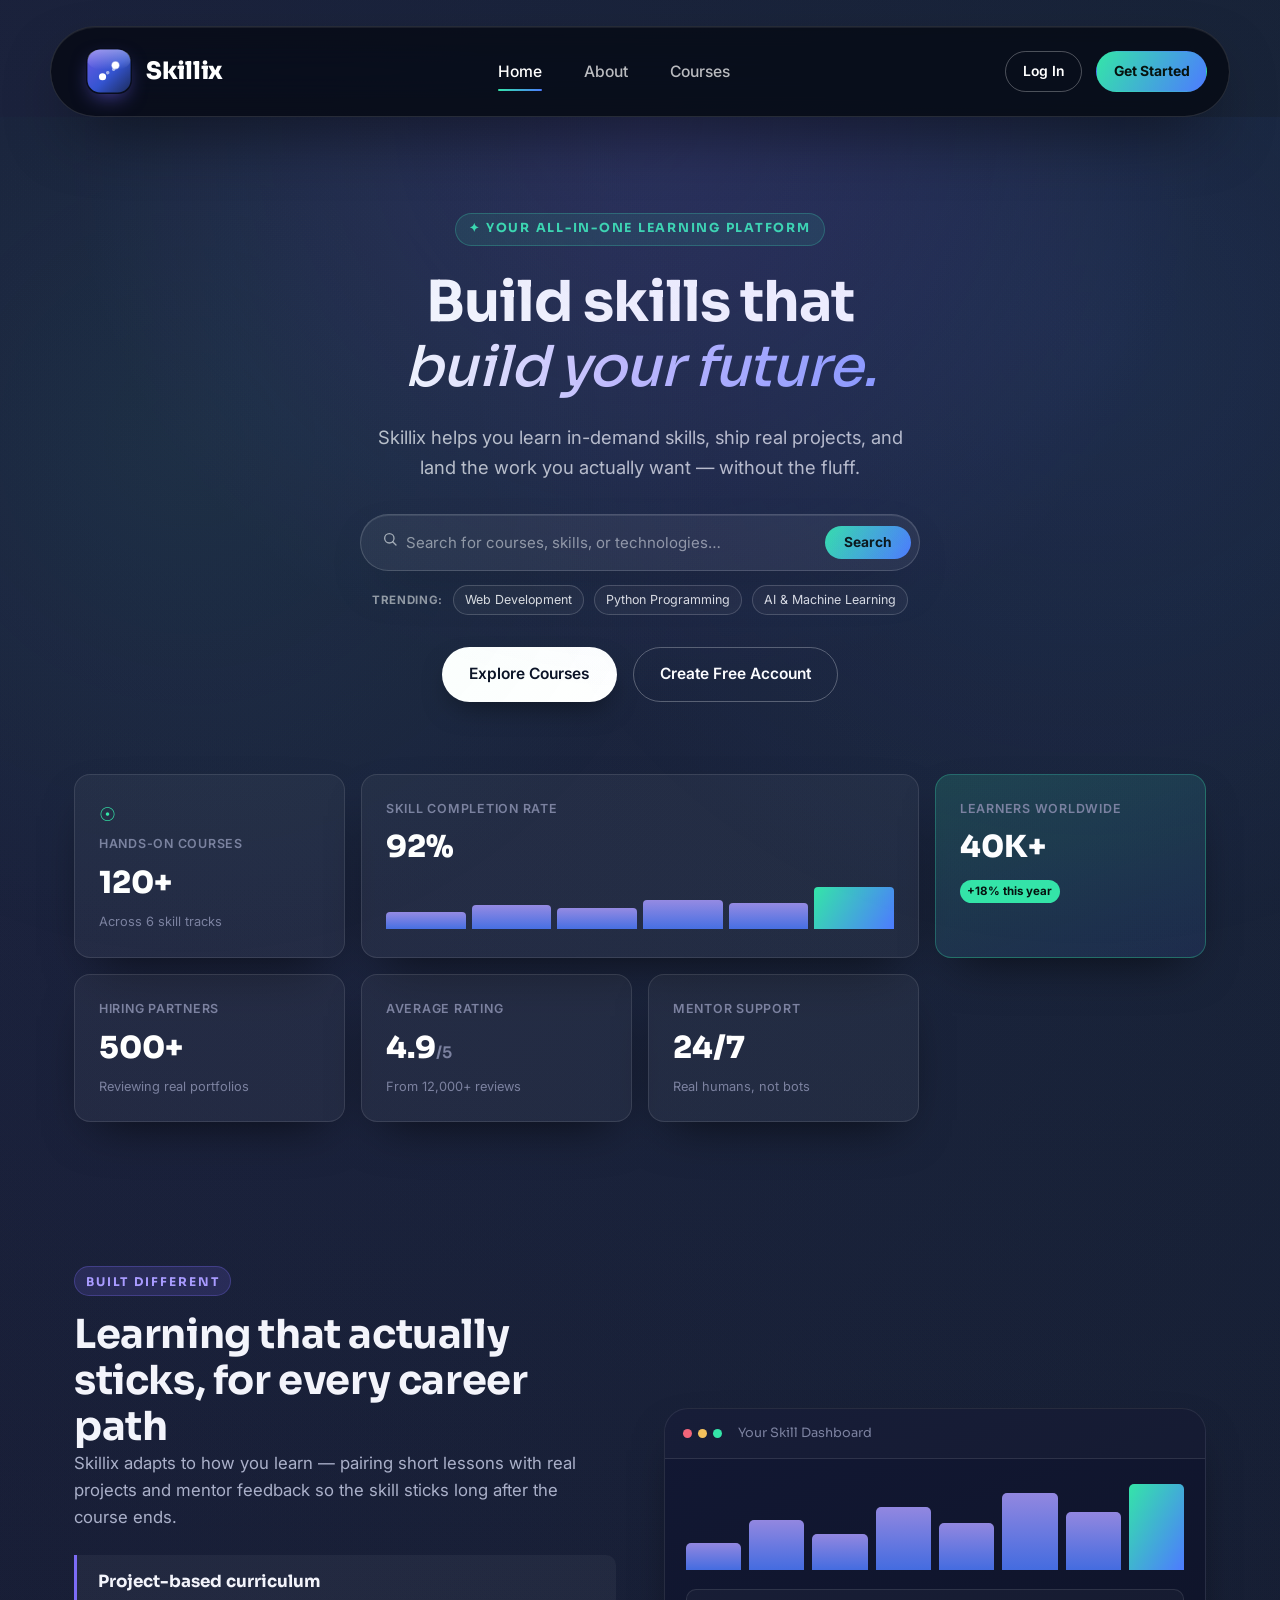
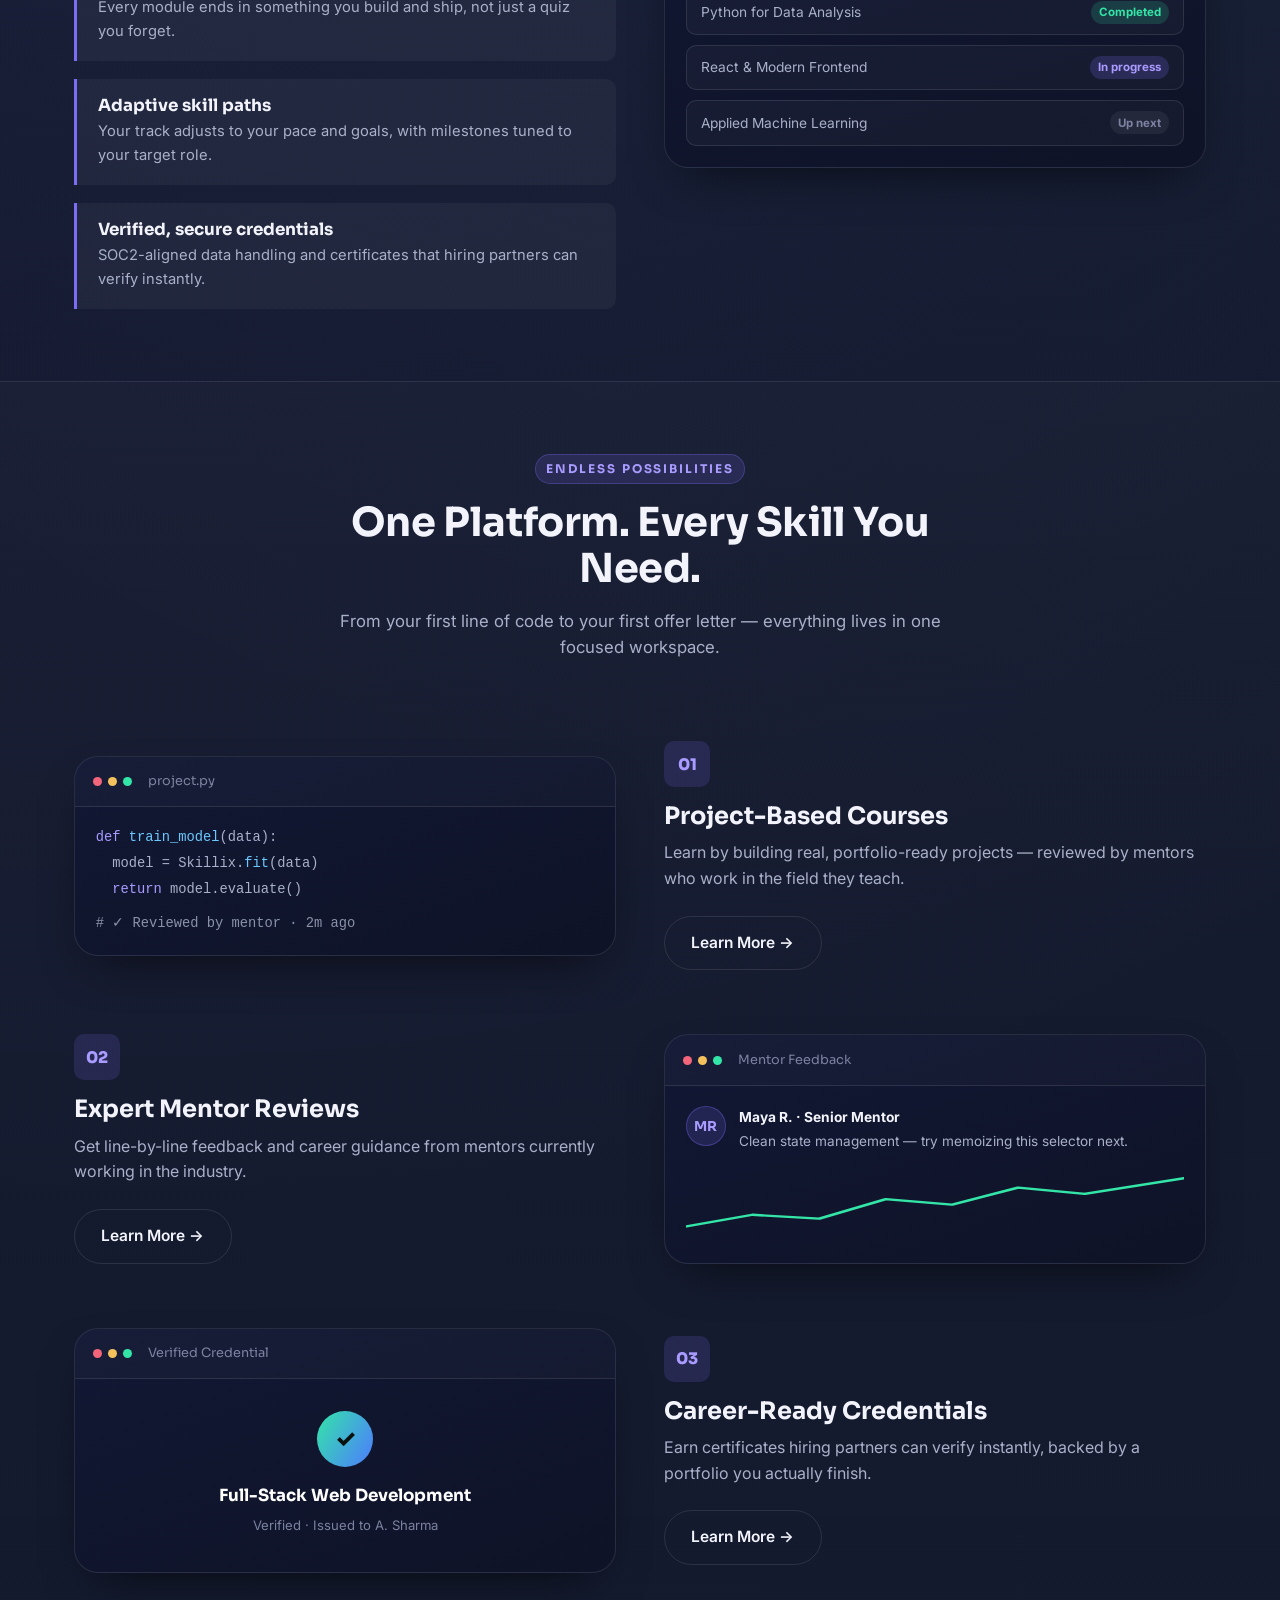
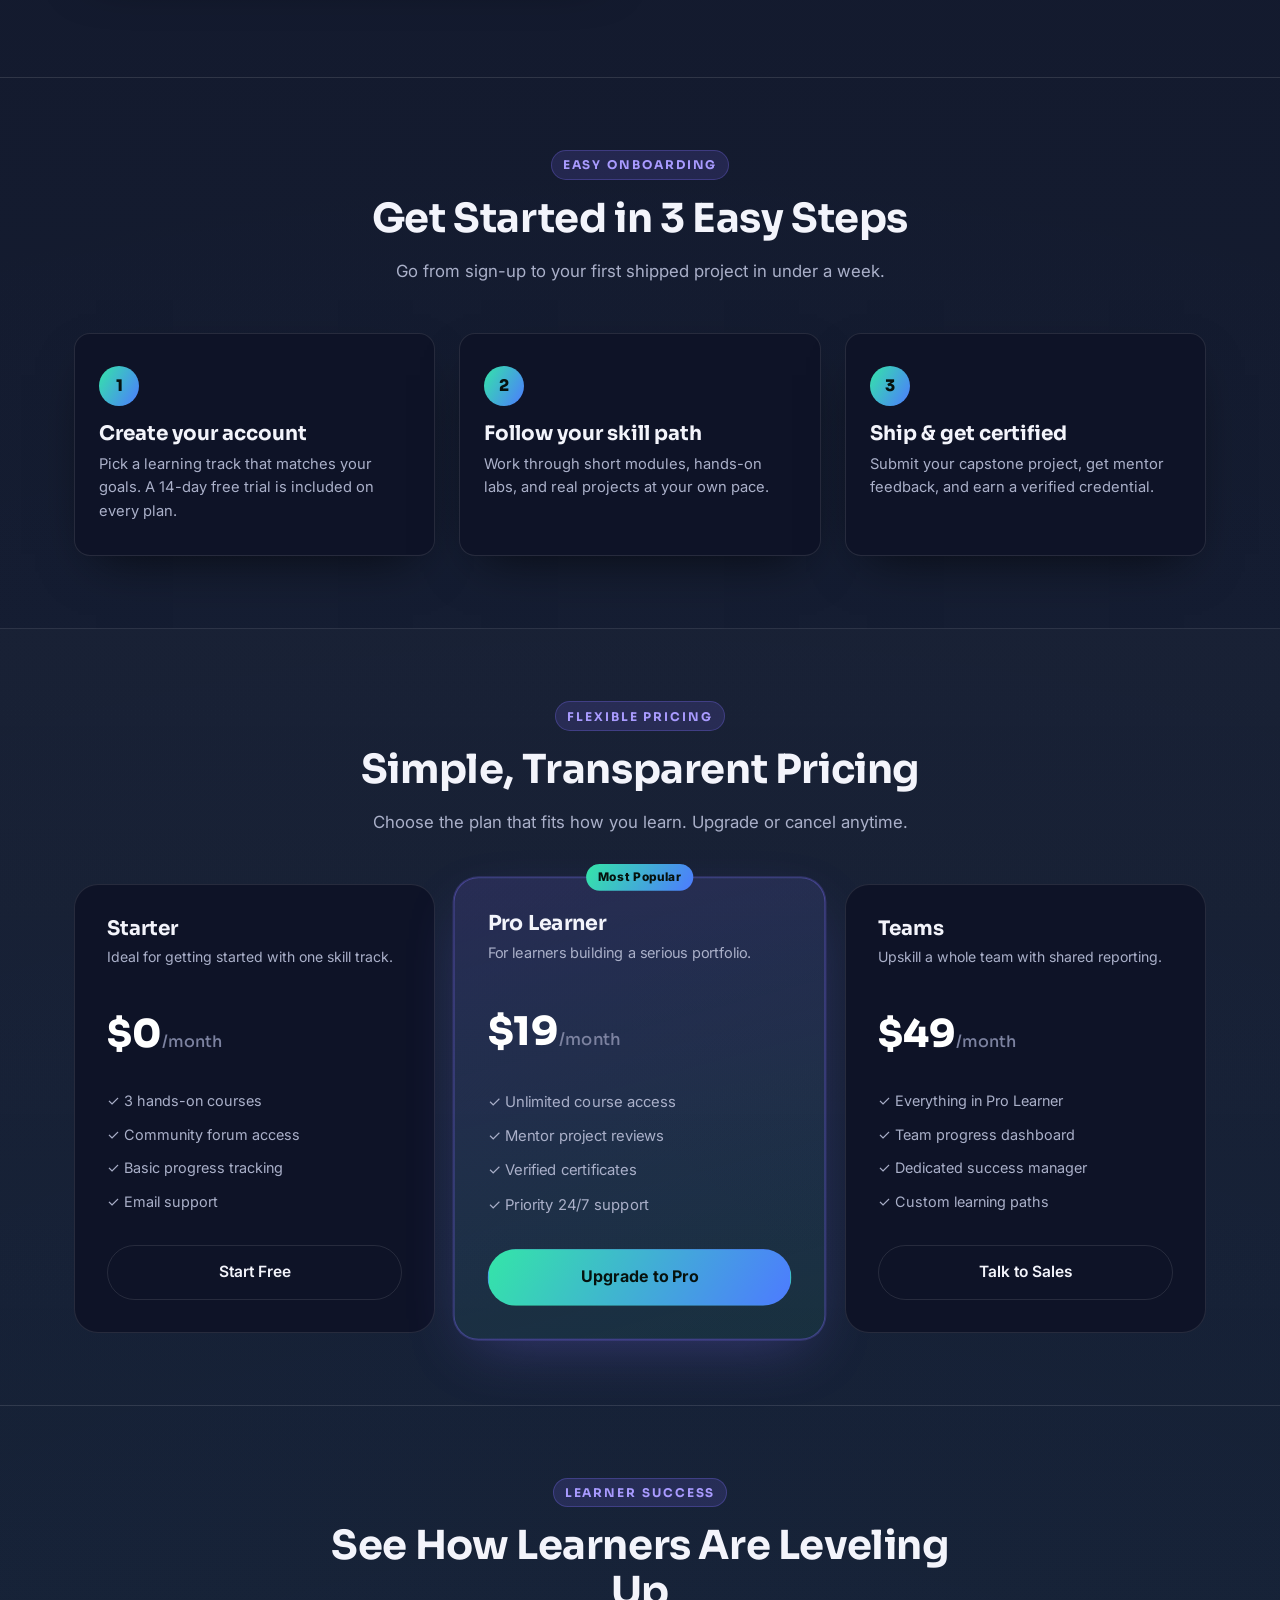
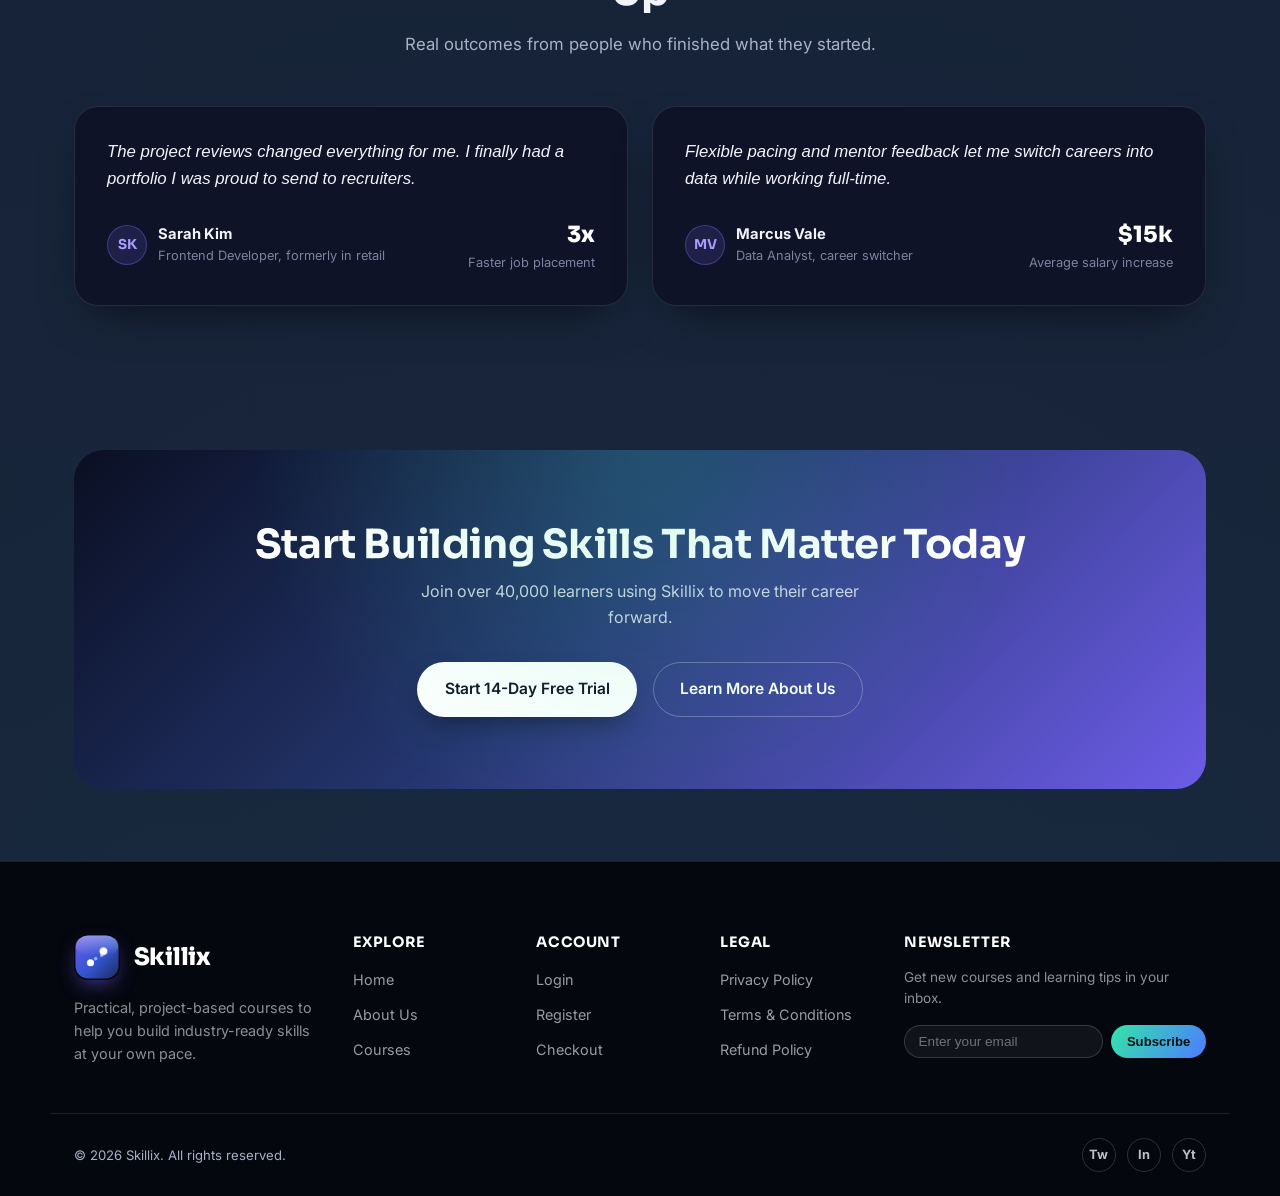
==== commit 07d1c19e: "re designed nav bar" ====
--- a/index.html
+++ b/index.html
@@ -17,8 +17,6 @@
         <a href="index.html" class="is-active">Home</a>
         <a href="about.html">About</a>
         <a href="services.html">Courses</a>
-        <a href="login.html">Login</a>
-        <a href="register.html">Register</a>
       </nav>
       <div class="nav-cta">
         <a href="login.html" class="btn btn-outline btn-sm">Log In</a>
@@ -31,106 +29,343 @@
   <main>
     <!-- Hero -->
     <section class="hero">
-      <div class="container hero-grid">
-        <div class="hero-copy">
-          <span class="hero-eyebrow">Online Learning Platform</span>
-          <h1>Learn skills.<span class="accent">Build your future.</span></h1>
-          <p class="hero-sub">Build industry-ready skills with practical courses.</p>
-          <form class="hero-search" action="services.html" method="get">
-            <div class="search-row">
-              <span class="search-icon" aria-hidden="true">
-                <svg width="16" height="16" viewBox="0 0 24 24" fill="none" xmlns="http://www.w3.org/2000/svg">
-                  <circle cx="11" cy="11" r="7" stroke="currentColor" stroke-width="2"/>
-                  <line x1="16.5" y1="16.5" x2="21" y2="21" stroke="currentColor" stroke-width="2" stroke-linecap="round"/>
-                </svg>
-              </span>
-              <label for="hero-search-input" class="visually-hidden">Search for courses, skills, or technologies</label>
-              <input type="text" id="hero-search-input" name="q" class="search-input" placeholder="Search for courses, skills, or technologies&hellip;">
-              <button type="submit" class="search-btn">Search</button>
-            </div>
-            <div class="trending-row">
-              <span class="trending-label">Trending:</span>
-              <a href="services.html" class="trending-chip">Web Development</a>
-              <a href="services.html" class="trending-chip">Python Programming</a>
-              <a href="services.html" class="trending-chip">AI &amp; Machine Learning</a>
-            </div>
-          </form>
-          <div class="hero-actions">
-            <a href="services.html" class="btn btn-primary">Explore Courses</a>
-            <a href="register.html" class="btn btn-outline">Create Free Account</a>
-          </div>
-          <div class="hero-stats">
-            <div class="hero-stat">
-              <span class="num">120+</span>
-              <span class="label">Hands-on courses</span>
-            </div>
-            <div class="hero-stat">
-              <span class="num">40k+</span>
-              <span class="label">Learners worldwide</span>
-            </div>
-            <div class="hero-stat">
-              <span class="num">4.8/5</span>
-              <span class="label">Average rating</span>
-            </div>
-          </div>
-        </div>
-        <div class="hero-art">
-          <img src="images/hero-art.svg" alt="Illustration of a learning path connecting three course milestones toward a skill-up badge">
-        </div>
-      </div>
-    </section>
-
-    <!-- Features / Courses preview -->
+      <div class="container hero-grid-center">
+        <span class="hero-eyebrow">&#10022; Your All-in-One Learning Platform</span>
+        <h1>Build skills that<span class="accent">build your future.</span></h1>
+        <p class="hero-sub">Skillix helps you learn in-demand skills, ship real projects, and land the work you actually want — without the fluff.</p>
+
+        <form class="hero-search" action="services.html" method="get">
+          <div class="search-row">
+            <span class="search-icon" aria-hidden="true">
+              <svg width="16" height="16" viewBox="0 0 24 24" fill="none" xmlns="http://www.w3.org/2000/svg">
+                <circle cx="11" cy="11" r="7" stroke="currentColor" stroke-width="2"/>
+                <line x1="16.5" y1="16.5" x2="21" y2="21" stroke="currentColor" stroke-width="2" stroke-linecap="round"/>
+              </svg>
+            </span>
+            <label for="hero-search-input" class="visually-hidden">Search for courses, skills, or technologies</label>
+            <input type="text" id="hero-search-input" name="q" class="search-input" placeholder="Search for courses, skills, or technologies&hellip;">
+            <button type="submit" class="search-btn">Search</button>
+          </div>
+          <div class="trending-row">
+            <span class="trending-label">Trending:</span>
+            <a href="services.html" class="trending-chip">Web Development</a>
+            <a href="services.html" class="trending-chip">Python Programming</a>
+            <a href="services.html" class="trending-chip">AI &amp; Machine Learning</a>
+          </div>
+        </form>
+
+        <div class="hero-actions center">
+          <a href="services.html" class="btn btn-primary">Explore Courses</a>
+          <a href="register.html" class="btn btn-outline">Create Free Account</a>
+        </div>
+      </div>
+
+      <!-- Stat cards -->
+      <div class="container stats-grid">
+        <div class="stat-card">
+          <span class="stat-icon">&#9737;</span>
+          <span class="stat-label">Hands-on Courses</span>
+          <span class="stat-value">120+</span>
+          <span class="stat-note">Across 6 skill tracks</span>
+        </div>
+        <div class="stat-card stat-card--wide">
+          <span class="stat-label">Skill Completion Rate</span>
+          <span class="stat-value">92%</span>
+          <div class="stat-bars" aria-hidden="true">
+            <span style="--h:38%"></span><span style="--h:52%"></span><span style="--h:47%"></span>
+            <span style="--h:64%"></span><span style="--h:58%"></span><span style="--h:92%"></span>
+          </div>
+        </div>
+        <div class="stat-card stat-card--accent">
+          <span class="stat-label">Learners Worldwide</span>
+          <span class="stat-value">40K+</span>
+          <span class="stat-chip">+18% this year</span>
+        </div>
+        <div class="stat-card">
+          <span class="stat-label">Hiring Partners</span>
+          <span class="stat-value">500+</span>
+          <span class="stat-note">Reviewing real portfolios</span>
+        </div>
+        <div class="stat-card">
+          <span class="stat-label">Average Rating</span>
+          <span class="stat-value">4.9<span class="stat-value-sm">/5</span></span>
+          <span class="stat-note">From 12,000+ reviews</span>
+        </div>
+        <div class="stat-card">
+          <span class="stat-label">Mentor Support</span>
+          <span class="stat-value">24/7</span>
+          <span class="stat-note">Real humans, not bots</span>
+        </div>
+      </div>
+    </section>
+
+    <!-- Impact / why section -->
+    <section class="section">
+      <div class="container impact-split">
+        <div class="impact-copy">
+          <span class="eyebrow">Built Different</span>
+          <h2>Learning that actually sticks, for every career path</h2>
+          <p>Skillix adapts to how you learn — pairing short lessons with real projects and mentor feedback so the skill sticks long after the course ends.</p>
+
+          <div class="impact-list">
+            <div class="impact-item">
+              <h3>Project-based curriculum</h3>
+              <p>Every module ends in something you build and ship, not just a quiz you forget.</p>
+            </div>
+            <div class="impact-item">
+              <h3>Adaptive skill paths</h3>
+              <p>Your track adjusts to your pace and goals, with milestones tuned to your target role.</p>
+            </div>
+            <div class="impact-item">
+              <h3>Verified, secure credentials</h3>
+              <p>SOC2-aligned data handling and certificates that hiring partners can verify instantly.</p>
+            </div>
+          </div>
+        </div>
+
+        <div class="impact-media">
+          <div class="mock-panel">
+            <div class="mock-panel-head">
+              <span class="dot dot-r"></span><span class="dot dot-y"></span><span class="dot dot-g"></span>
+              <span class="mock-panel-title">Your Skill Dashboard</span>
+            </div>
+            <div class="mock-panel-body">
+              <div class="mock-chart">
+                <span style="--h:30%"></span><span style="--h:55%"></span><span style="--h:40%"></span>
+                <span style="--h:70%"></span><span style="--h:52%"></span><span style="--h:85%"></span>
+                <span style="--h:64%"></span><span style="--h:96%"></span>
+              </div>
+              <div class="mock-rows">
+                <div class="mock-row"><span>Python for Data Analysis</span><span class="mock-pill mock-pill--done">Completed</span></div>
+                <div class="mock-row"><span>React &amp; Modern Frontend</span><span class="mock-pill mock-pill--live">In progress</span></div>
+                <div class="mock-row"><span>Applied Machine Learning</span><span class="mock-pill">Up next</span></div>
+              </div>
+            </div>
+          </div>
+        </div>
+      </div>
+    </section>
+
+    <!-- One platform / features showcase -->
+    <section class="section section-alt">
+      <div class="container">
+        <div class="section-head center">
+          <span class="eyebrow">Endless Possibilities</span>
+          <h2>One Platform. Every Skill You Need.</h2>
+          <p>From your first line of code to your first offer letter — everything lives in one focused workspace.</p>
+        </div>
+
+        <div class="showcase-row">
+          <div class="showcase-media">
+            <div class="mock-panel mock-panel--code">
+              <div class="mock-panel-head">
+                <span class="dot dot-r"></span><span class="dot dot-y"></span><span class="dot dot-g"></span>
+                <span class="mock-panel-title">project.py</span>
+              </div>
+              <div class="mock-code">
+                <p><span class="tok-kw">def</span> <span class="tok-fn">train_model</span>(data):</p>
+                <p>&nbsp;&nbsp;model = Skillix.<span class="tok-fn">fit</span>(data)</p>
+                <p>&nbsp;&nbsp;<span class="tok-kw">return</span> model.evaluate()</p>
+                <p class="tok-comment"># ✓ Reviewed by mentor · 2m ago</p>
+              </div>
+            </div>
+          </div>
+          <div class="showcase-copy">
+            <span class="feature-icon">01</span>
+            <h3>Project-Based Courses</h3>
+            <p>Learn by building real, portfolio-ready projects — reviewed by mentors who work in the field they teach.</p>
+            <a href="services.html" class="btn btn-outline-dark">Learn More &rarr;</a>
+          </div>
+        </div>
+
+        <div class="showcase-row showcase-row--reverse">
+          <div class="showcase-media">
+            <div class="mock-panel mock-panel--analytics">
+              <div class="mock-panel-head">
+                <span class="dot dot-r"></span><span class="dot dot-y"></span><span class="dot dot-g"></span>
+                <span class="mock-panel-title">Mentor Feedback</span>
+              </div>
+              <div class="mock-panel-body">
+                <div class="mock-feedback">
+                  <span class="avatar-circle">MR</span>
+                  <div>
+                    <p class="mock-feedback-name">Maya R. &middot; Senior Mentor</p>
+                    <p class="mock-feedback-note">Clean state management — try memoizing this selector next.</p>
+                  </div>
+                </div>
+                <div class="mock-line-graph" aria-hidden="true">
+                  <svg viewBox="0 0 300 90" preserveAspectRatio="none">
+                    <polyline points="0,70 40,55 80,60 120,35 160,42 200,20 240,28 300,8" />
+                  </svg>
+                </div>
+              </div>
+            </div>
+          </div>
+          <div class="showcase-copy">
+            <span class="feature-icon">02</span>
+            <h3>Expert Mentor Reviews</h3>
+            <p>Get line-by-line feedback and career guidance from mentors currently working in the industry.</p>
+            <a href="services.html" class="btn btn-outline-dark">Learn More &rarr;</a>
+          </div>
+        </div>
+
+        <div class="showcase-row">
+          <div class="showcase-media">
+            <div class="mock-panel mock-panel--cert">
+              <div class="mock-panel-head">
+                <span class="dot dot-r"></span><span class="dot dot-y"></span><span class="dot dot-g"></span>
+                <span class="mock-panel-title">Verified Credential</span>
+              </div>
+              <div class="mock-cert">
+                <span class="mock-cert-badge">&#10003;</span>
+                <p class="mock-cert-title">Full-Stack Web Development</p>
+                <p class="mock-cert-sub">Verified &middot; Issued to A. Sharma</p>
+              </div>
+            </div>
+          </div>
+          <div class="showcase-copy">
+            <span class="feature-icon">03</span>
+            <h3>Career-Ready Credentials</h3>
+            <p>Earn certificates hiring partners can verify instantly, backed by a portfolio you actually finish.</p>
+            <a href="services.html" class="btn btn-outline-dark">Learn More &rarr;</a>
+          </div>
+        </div>
+      </div>
+    </section>
+
+    <!-- Steps -->
     <section class="section">
       <div class="container">
-        <div class="section-head">
-          <span class="eyebrow">Why Skillix</span>
-          <h2>Everything you need to learn with purpose</h2>
-          <p>A focused set of tools built around one goal — helping you finish what you start.</p>
-        </div>
-        <div class="feature-grid">
-          <article class="card feature-card">
-            <div class="feature-icon">01</div>
-            <h3>Project-based Courses</h3>
-            <p>Every course ends with something real you can show, not just a certificate.</p>
-          </article>
-          <article class="card feature-card">
-            <div class="feature-icon">02</div>
-            <h3>Expert Mentors</h3>
-            <p>Learn from instructors who work in the field they teach, not just study it.</p>
-          </article>
-          <article class="card feature-card">
-            <div class="feature-icon">03</div>
-            <h3>Flexible Pace</h3>
-            <p>Lessons are broken into short modules so you can learn around your schedule.</p>
-          </article>
-          <article class="card feature-card">
-            <div class="feature-icon">04</div>
-            <h3>Career Support</h3>
-            <p>Resume reviews, interview practice and a portfolio you actually finish.</p>
-          </article>
-        </div>
-      </div>
-    </section>
-
-    <!-- Short About -->
+        <div class="section-head center">
+          <span class="eyebrow">Easy Onboarding</span>
+          <h2>Get Started in 3 Easy Steps</h2>
+          <p>Go from sign-up to your first shipped project in under a week.</p>
+        </div>
+        <div class="steps-grid">
+          <div class="step-card">
+            <span class="step-num">1</span>
+            <h3>Create your account</h3>
+            <p>Pick a learning track that matches your goals. A 14-day free trial is included on every plan.</p>
+          </div>
+          <div class="step-card">
+            <span class="step-num">2</span>
+            <h3>Follow your skill path</h3>
+            <p>Work through short modules, hands-on labs, and real projects at your own pace.</p>
+          </div>
+          <div class="step-card">
+            <span class="step-num">3</span>
+            <h3>Ship &amp; get certified</h3>
+            <p>Submit your capstone project, get mentor feedback, and earn a verified credential.</p>
+          </div>
+        </div>
+      </div>
+    </section>
+
+    <!-- Pricing -->
     <section class="section section-alt">
-      <div class="container about-split">
-        <div class="about-copy">
-          <span class="eyebrow">About Skillix</span>
-          <h2>A platform built for people who learn by doing</h2>
-          <p>Skillix brings together practical, project-based courses in the skills employers actually ask for — from programming fundamentals to data and AI. No fluff, no filler modules.</p>
-          <ul class="checklist">
-            <li><span class="tick">&#10003;</span> Beginner to advanced learning tracks</li>
-            <li><span class="tick">&#10003;</span> Real projects reviewed by mentors</li>
-            <li><span class="tick">&#10003;</span> Certificates recognised by hiring partners</li>
-          </ul>
-          <div class="hero-actions" style="margin-top:1.5rem;">
-            <a href="about.html" class="btn btn-outline-dark">More About Us</a>
-          </div>
-        </div>
-        <div class="path-graphic">
-          <img src="images/hero-art.svg" alt="Abstract graphic of connected learning milestones representing course progress" style="filter:drop-shadow(0 20px 30px rgba(15,27,61,0.15));">
+      <div class="container">
+        <div class="section-head center">
+          <span class="eyebrow">Flexible Pricing</span>
+          <h2>Simple, Transparent Pricing</h2>
+          <p>Choose the plan that fits how you learn. Upgrade or cancel anytime.</p>
+        </div>
+        <div class="pricing-grid">
+          <div class="price-card">
+            <h3>Starter</h3>
+            <p class="price-desc">Ideal for getting started with one skill track.</p>
+            <p class="price-amount">$0<span>/month</span></p>
+            <ul class="price-features">
+              <li>&#10003; 3 hands-on courses</li>
+              <li>&#10003; Community forum access</li>
+              <li>&#10003; Basic progress tracking</li>
+              <li>&#10003; Email support</li>
+            </ul>
+            <a href="register.html" class="btn btn-outline-dark btn-block">Start Free</a>
+          </div>
+          <div class="price-card price-card--featured">
+            <span class="price-badge">Most Popular</span>
+            <h3>Pro Learner</h3>
+            <p class="price-desc">For learners building a serious portfolio.</p>
+            <p class="price-amount">$19<span>/month</span></p>
+            <ul class="price-features">
+              <li>&#10003; Unlimited course access</li>
+              <li>&#10003; Mentor project reviews</li>
+              <li>&#10003; Verified certificates</li>
+              <li>&#10003; Priority 24/7 support</li>
+            </ul>
+            <a href="register.html" class="btn btn-solid btn-block">Upgrade to Pro</a>
+          </div>
+          <div class="price-card">
+            <h3>Teams</h3>
+            <p class="price-desc">Upskill a whole team with shared reporting.</p>
+            <p class="price-amount">$49<span>/month</span></p>
+            <ul class="price-features">
+              <li>&#10003; Everything in Pro Learner</li>
+              <li>&#10003; Team progress dashboard</li>
+              <li>&#10003; Dedicated success manager</li>
+              <li>&#10003; Custom learning paths</li>
+            </ul>
+            <a href="register.html" class="btn btn-outline-dark btn-block">Talk to Sales</a>
+          </div>
+        </div>
+      </div>
+    </section>
+
+    <!-- Testimonials -->
+    <section class="section">
+      <div class="container">
+        <div class="section-head center">
+          <span class="eyebrow">Learner Success</span>
+          <h2>See How Learners Are Leveling Up</h2>
+          <p>Real outcomes from people who finished what they started.</p>
+        </div>
+        <div class="testimonial-grid">
+          <div class="testimonial-card">
+            <p class="testimonial-quote">The project reviews changed everything for me. I finally had a portfolio I was proud to send to recruiters.</p>
+            <div class="testimonial-footer">
+              <div class="testimonial-person">
+                <span class="avatar-circle">SK</span>
+                <div>
+                  <p class="testimonial-name">Sarah Kim</p>
+                  <p class="testimonial-role">Frontend Developer, formerly in retail</p>
+                </div>
+              </div>
+              <div class="testimonial-stat">
+                <span class="stat-value">3x</span>
+                <span class="stat-note">Faster job placement</span>
+              </div>
+            </div>
+          </div>
+          <div class="testimonial-card">
+            <p class="testimonial-quote">Flexible pacing and mentor feedback let me switch careers into data while working full-time.</p>
+            <div class="testimonial-footer">
+              <div class="testimonial-person">
+                <span class="avatar-circle">MV</span>
+                <div>
+                  <p class="testimonial-name">Marcus Vale</p>
+                  <p class="testimonial-role">Data Analyst, career switcher</p>
+                </div>
+              </div>
+              <div class="testimonial-stat">
+                <span class="stat-value">$15k</span>
+                <span class="stat-note">Average salary increase</span>
+              </div>
+            </div>
+          </div>
+        </div>
+      </div>
+    </section>
+
+    <!-- CTA banner -->
+    <section class="section">
+      <div class="container">
+        <div class="cta-banner">
+          <h2>Start Building Skills That Matter Today</h2>
+          <p>Join over 40,000 learners using Skillix to move their career forward.</p>
+          <div class="hero-actions center">
+            <a href="register.html" class="btn btn-primary">Start 14-Day Free Trial</a>
+            <a href="about.html" class="btn btn-outline">Learn More About Us</a>
+          </div>
         </div>
       </div>
     </section>
@@ -166,6 +401,15 @@
           <li><a href="legal.html">Refund Policy</a></li>
         </ul>
       </div>
+      <div class="footer-col footer-newsletter">
+        <h4>Newsletter</h4>
+        <p>Get new courses and learning tips in your inbox.</p>
+        <form class="newsletter-form" onsubmit="return false;">
+          <label for="newsletter-email" class="visually-hidden">Email address</label>
+          <input type="email" id="newsletter-email" placeholder="Enter your email">
+          <button type="submit">Subscribe</button>
+        </form>
+      </div>
     </div>
     <div class="container footer-bottom">
       <p>&copy; 2026 Skillix. All rights reserved.</p>
--- a/css/index.css
+++ b/css/index.css
@@ -1,36 +1,38 @@
 /* ==========================================================================
    SkillSphere — index.css
-   Individual stylesheet for index.html
-   Self-contained: includes variables, reset, navbar, footer, buttons, cards,
-   forms, tables and responsive rules used on this page.
-   ========================================================================== */
-
-/* ==========================================================================
-   SkillSphere — style.css
-   Global styling: variables, resets, typography, base layout, page sections
+   Dark, modern, glassmorphism theme for the Skillix landing page.
+   Self-contained: variables, reset, navbar, hero, sections, footer, forms.
    ========================================================================== */
 
 @import url('https://fonts.googleapis.com/css2?family=Sora:wght@400;600;700;800&family=Inter:wght@400;500;600;700&display=swap');
 
 :root {
-  /* Color system */
-  --navy-900: #0f1b3d;
-  --navy-800: #16224a;
-  --navy-700: #1c2c5c;
-  --blue-600: #3454d1;
-  --violet-500: #6c5ce7;
-  --violet-100: #ece9fd;
-  --bg: #f6f7fb;
-  --surface: #ffffff;
-  --text-900: #171b2e;
-  --text-600: #5b6072;
-  --text-400: #8a8fa3;
-  --border: #e3e6f0;
-  --success: #1fa971;
-  --danger: #d64550;
+  /* Color system — deep navy/violet dark theme */
+  --bg: #05070d;
+  --bg-alt: #090c17;
+  --navy-900: #05070f;
+  --navy-800: #0c1226;
+  --navy-700: #131a36;
+  --blue-600: #4d7bff;
+  --violet-500: #7c6cf6;
+  --violet-400: #a99bff;
+  --violet-100: rgba(124, 108, 246, 0.16);
+  --mint: #34e5a8;
+  --surface: #0e1327;
+  --surface-2: #121834;
+  --text-900: #f3f4fb;
+  --text-600: #aab0c9;
+  --text-400: #7c82a0;
+  --border: rgba(255, 255, 255, 0.10);
+  --border-strong: rgba(255, 255, 255, 0.20);
+  --glass: rgba(255, 255, 255, 0.045);
+  --glass-strong: rgba(255, 255, 255, 0.09);
+  --success: #34e5a8;
+  --danger: #f2657a;
 
   /* Gradient signature */
-  --gradient-primary: linear-gradient(135deg, var(--navy-800) 0%, var(--blue-600) 55%, var(--violet-500) 100%);
+  --gradient-primary: linear-gradient(135deg, #0a0f22 0%, #24356e 45%, #6c5ce7 100%);
+  --gradient-accent: linear-gradient(120deg, var(--mint), var(--blue-600));
 
   /* Type scale */
   --font-display: 'Sora', 'Segoe UI', sans-serif;
@@ -46,11 +48,13 @@
   --space-7: 6rem;
 
   /* Radius & shadow */
-  --radius-sm: 8px;
-  --radius-md: 14px;
-  --radius-lg: 22px;
-  --shadow-card: 0 10px 30px -14px rgba(15, 27, 61, 0.18);
-  --shadow-card-hover: 0 18px 40px -16px rgba(15, 27, 61, 0.28);
+  --radius-sm: 10px;
+  --radius-md: 16px;
+  --radius-lg: 24px;
+  --radius-xl: 30px;
+  --shadow-card: 0 20px 50px -22px rgba(0, 0, 0, 0.7);
+  --shadow-card-hover: 0 26px 60px -20px rgba(0, 0, 0, 0.8);
+  --shadow-glow: 0 0 0 1px rgba(124,108,246,0.25), 0 20px 60px -20px rgba(124,108,246,0.35);
 
   --container-w: 1180px;
 }
@@ -68,39 +72,31 @@
 body {
   font-family: var(--font-body);
   color: var(--text-900);
-  background: var(--bg);
+  background:
+    radial-gradient(circle at 12% 8%, rgba(124,108,246,0.09) 0, transparent 42%),
+    radial-gradient(circle at 88% 6%, rgba(52,229,168,0.05) 0, transparent 38%),
+    radial-gradient(circle at 50% 100%, rgba(77,123,255,0.06) 0, transparent 45%),
+    linear-gradient(180deg, #12172a 0%, #13182c 35%, #141c30 65%, #162534 100%);
   line-height: 1.6;
   -webkit-font-smoothing: antialiased;
 }
 
-img {
-  max-width: 100%;
-  display: block;
-}
-
-a {
-  color: inherit;
-  text-decoration: none;
-}
-
-ul {
-  list-style: none;
-}
+img { max-width: 100%; display: block; }
+a { color: inherit; text-decoration: none; }
+ul { list-style: none; }
 
 h1, h2, h3, h4 {
   font-family: var(--font-display);
-  color: var(--navy-900);
+  color: var(--text-900);
   line-height: 1.15;
   font-weight: 700;
 }
 
-h1 { font-size: clamp(2.2rem, 4vw, 3.4rem); font-weight: 800; letter-spacing: -0.02em; }
-h2 { font-size: clamp(1.7rem, 3vw, 2.3rem); letter-spacing: -0.01em; }
+h1 { font-size: clamp(2.3rem, 4.4vw, 3.7rem); font-weight: 800; letter-spacing: -0.02em; }
+h2 { font-size: clamp(1.8rem, 3.2vw, 2.5rem); letter-spacing: -0.01em; }
 h3 { font-size: 1.25rem; }
 
-p {
-  color: var(--text-600);
-}
+p { color: var(--text-600); }
 
 :focus-visible {
   outline: 3px solid var(--violet-500);
@@ -108,66 +104,170 @@
 }
 
 .visually-hidden {
-  position: absolute;
-  width: 1px;
-  height: 1px;
-  padding: 0;
-  margin: -1px;
-  overflow: hidden;
-  clip: rect(0, 0, 0, 0);
-  white-space: nowrap;
-  border: 0;
+  position: absolute; width: 1px; height: 1px; padding: 0; margin: -1px;
+  overflow: hidden; clip: rect(0, 0, 0, 0); white-space: nowrap; border: 0;
 }
 
 /* Layout helpers */
-.container {
-  width: 100%;
-  max-width: var(--container-w);
-  margin-inline: auto;
-  padding-inline: var(--space-3);
-}
-
-.section {
-  padding-block: var(--space-6);
-}
-
-.section-head {
-  max-width: 640px;
-  margin-bottom: var(--space-5);
-}
+.container { width: 100%; max-width: var(--container-w); margin-inline: auto; padding-inline: var(--space-3); }
+.section { padding-block: var(--space-6); }
+.section-head { max-width: 640px; margin-bottom: var(--space-5); }
+.section-head.center { max-width: 640px; margin-inline: auto; text-align: center; }
 
 .eyebrow {
   display: inline-block;
   font-family: var(--font-display);
   font-size: 0.75rem;
   font-weight: 700;
-  letter-spacing: 0.14em;
+  letter-spacing: 0.16em;
   text-transform: uppercase;
-  color: var(--violet-500);
-  margin-bottom: var(--space-1);
-}
-
-.section-head h2 {
+  color: var(--violet-400);
+  background: var(--violet-100);
+  border: 1px solid rgba(124,108,246,0.3);
+  padding: 0.35em 0.9em;
+  border-radius: 999px;
   margin-bottom: var(--space-2);
 }
 
-.section-head p {
-  font-size: 1.05rem;
-}
+.section-head h2 { margin-bottom: var(--space-2); }
+.section-head p { font-size: 1.05rem; }
 
 .section-alt {
-  background: var(--surface);
+  background: linear-gradient(180deg, rgba(255,255,255,0.015), rgba(255,255,255,0));
   border-top: 1px solid var(--border);
   border-bottom: 1px solid var(--border);
 }
 
 /* ==========================================================================
+   Navbar
+   ========================================================================== */
+
+.site-header {
+  position: sticky;
+  top: 0;
+  z-index: 50;
+  padding-block: 1.6rem 0;
+  background: transparent;
+}
+
+.navbar {
+  display: flex;
+  align-items: center;
+  justify-content: space-between;
+  gap: var(--space-3);
+  max-width: var(--container-w);
+  margin-inline: auto;
+  padding: 1.35rem 1.35rem 1.35rem 2.2rem;
+  background: rgba(8, 11, 20, 0.86);
+  border: 1px solid rgba(255,255,255,0.12);
+  border-radius: 50px;
+  backdrop-filter: blur(28px) saturate(180%);
+  -webkit-backdrop-filter: blur(28px) saturate(180%);
+  box-shadow: 0 28px 70px -28px rgba(0,0,0,0.9), inset 0 1px 0 rgba(255,255,255,0.07);
+  transition: background 0.4s cubic-bezier(0.4,0,0.2,1), border-color 0.4s cubic-bezier(0.4,0,0.2,1), box-shadow 0.4s cubic-bezier(0.4,0,0.2,1);
+}
+
+.brand {
+  display: flex;
+  align-items: center;
+  gap: 0.85rem;
+  font-family: var(--font-display);
+  font-weight: 800;
+  font-size: 1.5rem;
+  color: #fff;
+  letter-spacing: -0.01em;
+}
+
+.brand-mark-img {
+  width: 46px;
+  height: 46px;
+  border-radius: 14px;
+  flex: none;
+  box-shadow: 0 8px 20px -6px rgba(108, 92, 231, 0.65);
+  transition: transform 0.4s cubic-bezier(0.4,0,0.2,1);
+}
+
+.brand:hover .brand-mark-img {
+  transform: scale(1.06) rotate(-4deg);
+}
+
+.nav-links { display: flex; align-items: center; gap: 2.6rem; }
+
+.nav-links a {
+  color: rgba(255,255,255,0.72);
+  font-weight: 500;
+  font-size: 0.98rem;
+  position: relative;
+  padding-block: 0.35rem;
+  transition: color 0.35s cubic-bezier(0.4,0,0.2,1);
+}
+
+.nav-links a::after {
+  content: "";
+  position: absolute; left: 0; bottom: -2px; width: 0%; height: 2px;
+  border-radius: 2px;
+  background: var(--gradient-accent);
+  transition: width 0.4s cubic-bezier(0.4,0,0.2,1);
+}
+
+.nav-links a:hover, .nav-links a:focus-visible { color: #fff; }
+.nav-links a:hover::after, .nav-links a:focus-visible::after { width: 100%; }
+.nav-links a.is-active { color: #fff; }
+.nav-links a.is-active::after { width: 100%; }
+
+.nav-cta { display: flex; align-items: center; gap: 0.85rem; }
+.nav-toggle-checkbox { display: none; }
+.nav-toggle { display: none; }
+
+/* ---------- Buttons ---------- */
+
+.btn {
+  display: inline-flex;
+  align-items: center;
+  justify-content: center;
+  gap: 0.5em;
+  font-family: var(--font-body);
+  font-weight: 600;
+  font-size: 0.97rem;
+  padding: 0.9em 1.7em;
+  border-radius: 999px;
+  border: 1px solid transparent;
+  cursor: pointer;
+  transition: transform 0.4s cubic-bezier(0.4,0,0.2,1), box-shadow 0.4s cubic-bezier(0.4,0,0.2,1), background 0.4s cubic-bezier(0.4,0,0.2,1), color 0.3s ease, border-color 0.3s ease;
+}
+
+.btn-primary { background: #fff; color: var(--navy-800); box-shadow: 0 12px 28px -10px rgba(0,0,0,0.5); }
+.btn-primary:hover, .btn-primary:focus-visible { transform: translateY(-2px) scale(1.04); box-shadow: 0 16px 32px -10px rgba(0,0,0,0.55); }
+
+.btn-solid { background: var(--gradient-accent); color: #06120e; font-weight: 700; }
+.btn-solid:hover, .btn-solid:focus-visible { transform: translateY(-2px) scale(1.04); box-shadow: 0 18px 40px -16px rgba(52,229,168,0.45); }
+
+.btn-outline { background: transparent; border-color: rgba(255,255,255,0.28); color: #fff; }
+.btn-outline:hover, .btn-outline:focus-visible { border-color: #fff; background: rgba(255,255,255,0.08); transform: scale(1.04); }
+
+.btn-outline-dark { background: transparent; border-color: var(--border); color: var(--text-900); }
+.btn-outline-dark:hover, .btn-outline-dark:focus-visible { border-color: var(--violet-400); color: var(--violet-400); transform: scale(1.03); }
+
+.btn-block { width: 100%; }
+.btn-sm { padding: 0.6em 1.2em; font-size: 0.87rem; }
+
+/* ---------- Cards ---------- */
+
+.card {
+  background: var(--surface);
+  border: 1px solid var(--border);
+  border-radius: var(--radius-md);
+  box-shadow: var(--shadow-card);
+  transition: transform 0.4s cubic-bezier(0.4,0,0.2,1), box-shadow 0.4s cubic-bezier(0.4,0,0.2,1), border-color 0.4s cubic-bezier(0.4,0,0.2,1);
+}
+
+.card:hover { transform: translateY(-6px); box-shadow: var(--shadow-card-hover); border-color: rgba(124,108,246,0.4); }
+
+/* ==========================================================================
    Hero
    ========================================================================== */
 
 .hero {
-  background: var(--gradient-primary);
-  color: #fff;
   padding-block: var(--space-7) var(--space-6);
   position: relative;
   overflow: hidden;
@@ -175,39 +275,30 @@
 
 .hero::after {
   content: "";
-  position: absolute;
-  inset: 0;
-  background-image: radial-gradient(circle at 15% 20%, rgba(255,255,255,0.08) 0, transparent 40%),
-                     radial-gradient(circle at 85% 75%, rgba(255,255,255,0.10) 0, transparent 45%);
+  position: absolute; inset: 0;
+  background-image:
+    radial-gradient(circle at 50% 0%, rgba(124,108,246,0.16) 0, transparent 46%),
+    radial-gradient(circle at 15% 30%, rgba(52,229,168,0.06) 0, transparent 40%),
+    radial-gradient(circle at 85% 20%, rgba(77,123,255,0.09) 0, transparent 45%);
   pointer-events: none;
 }
 
-.hero-grid {
-  display: grid;
-  grid-template-columns: 1.1fr 0.9fr;
-  gap: var(--space-5);
+.hero-grid-center {
+  position: relative;
+  max-width: 760px;
+  margin-inline: auto;
+  text-align: center;
+  display: flex;
+  flex-direction: column;
   align-items: center;
-  position: relative;
-}
-
-/* Pure-CSS entrance animation, staggered across the hero copy */
+}
+
 @keyframes fadeInUp {
-  from {
-    opacity: 0;
-    transform: translateY(18px);
-  }
-  to {
-    opacity: 1;
-    transform: translateY(0);
-  }
-}
-
-.hero-eyebrow,
-.hero h1,
-.hero-sub,
-.hero-search,
-.hero-actions,
-.hero-stats {
+  from { opacity: 0; transform: translateY(18px); }
+  to { opacity: 1; transform: translateY(0); }
+}
+
+.hero-eyebrow, .hero h1, .hero-sub, .hero-search, .hero-actions {
   opacity: 0;
   animation: fadeInUp 0.7s ease forwards;
 }
@@ -217,40 +308,28 @@
 .hero-sub { animation-delay: 0.25s; }
 .hero-search { animation-delay: 0.35s; }
 .hero-actions { animation-delay: 0.45s; }
-.hero-stats { animation-delay: 0.55s; }
-
-.hero-art {
-  position: relative;
-  opacity: 0;
-  animation: fadeInUp 0.9s ease forwards;
-  animation-delay: 0.3s;
-}
+.stats-grid { opacity: 0; animation: fadeInUp 0.9s ease forwards; animation-delay: 0.55s; }
 
 .hero-eyebrow {
   display: inline-flex;
   align-items: center;
   gap: 0.5em;
   font-family: var(--font-display);
-  font-size: 0.75rem;
+  font-size: 0.78rem;
   font-weight: 700;
   letter-spacing: 0.14em;
   text-transform: uppercase;
-  color: rgba(255,255,255,0.85);
-  background: rgba(255,255,255,0.1);
-  border: 1px solid rgba(255,255,255,0.25);
-  padding: 0.4em 0.9em;
+  color: var(--mint);
+  background: rgba(52,229,168,0.10);
+  border: 1px solid rgba(52,229,168,0.28);
+  padding: 0.45em 1.05em;
   border-radius: 999px;
   margin-bottom: var(--space-3);
 }
 
-.hero h1 {
-  color: #fff;
-  font-weight: 700;
-  margin-bottom: var(--space-3);
-}
-
-.hero h1 .accent,
-.page-header h1 .accent {
+.hero h1 { color: #fff; font-weight: 700; margin-bottom: var(--space-3); }
+
+.hero h1 .accent, .page-header h1 .accent {
   display: block;
   font-style: italic;
   font-weight: 500;
@@ -260,139 +339,153 @@
   color: transparent;
 }
 
-.hero-sub {
-  color: rgba(255,255,255,0.85);
-  font-size: 1.15rem;
-  max-width: 520px;
-  margin-bottom: var(--space-4);
-}
-
-/* Hero search bar + trending chips */
-.hero-search {
-  margin-bottom: var(--space-3);
-  max-width: 520px;
-}
+.hero-sub { color: rgba(255,255,255,0.72); font-size: 1.15rem; max-width: 560px; margin: 0 auto var(--space-4); }
+
+/* Hero search bar — full glassmorphism */
+.hero-search { margin-bottom: var(--space-4); width: 100%; max-width: 560px; }
 
 .search-row {
   display: flex;
   align-items: center;
   gap: 0.5rem;
-  background: rgba(255,255,255,0.1);
-  border: 1px solid rgba(255,255,255,0.28);
+  background: rgba(255,255,255,0.06);
+  border: 1px solid rgba(255,255,255,0.16);
   border-radius: 999px;
-  padding: 0.4rem 0.4rem 0.4rem 1.1rem;
-  backdrop-filter: blur(6px);
-  transition: border-color 0.2s ease, background 0.2s ease;
+  padding: 0.5rem 0.5rem 0.5rem 1.3rem;
+  backdrop-filter: blur(22px) saturate(180%);
+  -webkit-backdrop-filter: blur(22px) saturate(180%);
+  box-shadow: 0 20px 50px -24px rgba(0,0,0,0.75), inset 0 1px 0 rgba(255,255,255,0.10);
+  transition: border-color 0.4s cubic-bezier(0.4,0,0.2,1), background 0.4s cubic-bezier(0.4,0,0.2,1), box-shadow 0.4s cubic-bezier(0.4,0,0.2,1);
 }
 
 .search-row:focus-within {
-  border-color: rgba(255,255,255,0.6);
-  background: rgba(255,255,255,0.15);
-}
-
-.search-icon {
-  color: rgba(255,255,255,0.7);
-  font-size: 0.95rem;
-  flex: none;
-}
+  border-color: rgba(124,108,246,0.55);
+  background: rgba(255,255,255,0.09);
+  box-shadow: 0 0 0 4px rgba(124,108,246,0.16), 0 20px 50px -24px rgba(0,0,0,0.75);
+}
+
+.search-icon { color: rgba(255,255,255,0.6); font-size: 0.95rem; flex: none; }
 
 .search-input {
-  flex: 1;
-  background: transparent;
-  border: none;
-  color: #fff;
-  font-family: var(--font-body);
-  font-size: 0.92rem;
-  padding: 0.55rem 0;
-}
-
-.search-input::placeholder {
-  color: rgba(255,255,255,0.6);
-}
-
-.search-input:focus {
-  outline: none;
-  box-shadow: none;
-  background: transparent;
-}
+  flex: 1; background: transparent; border: none; color: #fff;
+  font-family: var(--font-body); font-size: 0.94rem; padding: 0.6rem 0;
+}
+
+.search-input::placeholder { color: rgba(255,255,255,0.5); }
+.search-input:focus { outline: none; box-shadow: none; background: transparent; }
 
 .search-btn {
   flex: none;
-  background: #fff;
-  color: var(--navy-800);
+  background: var(--gradient-accent);
+  color: #06120e;
   border: none;
   font-family: var(--font-body);
   font-weight: 700;
-  font-size: 0.85rem;
-  padding: 0.6em 1.3em;
+  font-size: 0.86rem;
+  padding: 0.65em 1.4em;
   border-radius: 999px;
   cursor: pointer;
-  transition: transform 0.2s ease, box-shadow 0.2s ease;
-}
-
-.search-btn:hover,
-.search-btn:focus-visible {
+  transition: transform 0.35s cubic-bezier(0.4,0,0.2,1), box-shadow 0.35s cubic-bezier(0.4,0,0.2,1);
+}
+
+.search-btn:hover, .search-btn:focus-visible {
   transform: scale(1.04);
-  box-shadow: 0 8px 18px -8px rgba(0,0,0,0.4);
+  box-shadow: 0 10px 24px -10px rgba(52,229,168,0.5);
 }
 
 .trending-row {
+  display: flex; align-items: center; justify-content: center;
+  gap: 0.6rem; flex-wrap: wrap; margin-top: 0.9rem; font-size: 0.78rem;
+}
+
+.trending-label { color: rgba(255,255,255,0.55); font-weight: 700; letter-spacing: 0.06em; text-transform: uppercase; font-size: 0.72rem; }
+
+.trending-chip {
+  color: rgba(255,255,255,0.85);
+  border: 1px solid rgba(255,255,255,0.18);
+  background: rgba(255,255,255,0.04);
+  backdrop-filter: blur(10px);
+  border-radius: 999px;
+  padding: 0.32em 0.9em;
+  transition: background 0.2s ease, border-color 0.2s ease, transform 0.2s ease;
+}
+
+.trending-chip:hover, .trending-chip:focus-visible {
+  background: rgba(255,255,255,0.10);
+  border-color: rgba(255,255,255,0.4);
+  transform: translateY(-1px);
+}
+
+.hero-actions { display: flex; gap: var(--space-2); flex-wrap: wrap; }
+.hero-actions.center { justify-content: center; }
+
+/* ---------- Stat cards ---------- */
+
+.stats-grid {
+  margin-top: var(--space-6);
+  display: grid;
+  grid-template-columns: repeat(4, 1fr);
+  gap: var(--space-2);
+  position: relative;
+}
+
+.stat-card {
+  background: var(--glass);
+  border: 1px solid var(--border);
+  border-radius: var(--radius-md);
+  backdrop-filter: blur(20px) saturate(160%);
+  -webkit-backdrop-filter: blur(20px) saturate(160%);
+  padding: var(--space-3);
   display: flex;
-  align-items: center;
-  gap: 0.6rem;
-  flex-wrap: wrap;
-  margin-top: 0.85rem;
-  font-size: 0.78rem;
-}
-
-.trending-label {
-  color: rgba(255,255,255,0.65);
+  flex-direction: column;
+  gap: 0.3rem;
+  box-shadow: var(--shadow-card);
+  transition: transform 0.4s cubic-bezier(0.4,0,0.2,1), border-color 0.4s cubic-bezier(0.4,0,0.2,1);
+}
+
+.stat-card:hover { transform: translateY(-4px); border-color: rgba(124,108,246,0.35); }
+
+.stat-card--wide { grid-column: span 2; }
+
+.stat-card--accent {
+  background: linear-gradient(160deg, rgba(52,229,168,0.16), rgba(77,123,255,0.10));
+  border-color: rgba(52,229,168,0.3);
+}
+
+.stat-label { font-size: 0.78rem; color: var(--text-400); text-transform: uppercase; letter-spacing: 0.06em; font-weight: 600; }
+.stat-value { font-family: var(--font-display); font-size: 1.9rem; font-weight: 800; color: #fff; }
+.stat-value-sm { font-size: 1rem; color: var(--text-400); font-weight: 600; }
+.stat-note { font-size: 0.8rem; color: var(--text-400); }
+.stat-icon { font-size: 1.2rem; color: var(--mint); }
+
+.stat-chip {
+  align-self: flex-start;
+  margin-top: 0.2rem;
+  font-size: 0.72rem;
   font-weight: 700;
-  letter-spacing: 0.06em;
-  text-transform: uppercase;
-  font-size: 0.72rem;
-}
-
-.trending-chip {
-  color: rgba(255,255,255,0.9);
-  border: 1px solid rgba(255,255,255,0.25);
+  color: #06120e;
+  background: var(--mint);
+  padding: 0.2em 0.65em;
   border-radius: 999px;
-  padding: 0.3em 0.85em;
-  transition: background 0.2s ease, border-color 0.2s ease, transform 0.2s ease;
-}
-
-.trending-chip:hover,
-.trending-chip:focus-visible {
-  background: rgba(255,255,255,0.14);
-  border-color: rgba(255,255,255,0.5);
-  transform: translateY(-1px);
-}
-
-.hero-actions {
+}
+
+.stat-bars {
   display: flex;
-  gap: var(--space-2);
-  flex-wrap: wrap;
-}
-
-.hero-stats {
-  display: flex;
-  gap: var(--space-4);
-  margin-top: var(--space-5);
-  flex-wrap: wrap;
-}
-
-.hero-stat .num {
-  font-family: var(--font-display);
-  font-size: 1.6rem;
-  font-weight: 800;
-  color: #fff;
-  display: block;
-}
-
-.hero-stat .label {
-  font-size: 0.85rem;
-  color: rgba(255,255,255,0.75);
-}
+  align-items: flex-end;
+  gap: 6px;
+  height: 46px;
+  margin-top: 0.4rem;
+}
+
+.stat-bars span {
+  flex: 1;
+  height: var(--h);
+  border-radius: 4px 4px 0 0;
+  background: linear-gradient(180deg, var(--violet-400), var(--blue-600));
+  opacity: 0.85;
+}
+
+.stat-bars span:last-child { background: var(--gradient-accent); opacity: 1; }
 
 /* ==========================================================================
    Page header (non-home pages)
@@ -405,1029 +498,429 @@
   text-align: center;
 }
 
-.page-header h1 {
-  color: #fff;
-  font-size: clamp(2rem, 4vw, 2.7rem);
-}
-
-.page-header p {
-  color: rgba(255,255,255,0.85);
-  max-width: 560px;
-  margin: var(--space-2) auto 0;
-}
-
-/* ==========================================================================
-   About section (home)
-   ========================================================================== */
-
-.about-split {
+.page-header h1 { color: #fff; font-size: clamp(2rem, 4vw, 2.7rem); }
+.page-header p { color: rgba(255,255,255,0.85); max-width: 560px; margin: var(--space-2) auto 0; }
+
+/* ==========================================================================
+   Impact split section
+   ========================================================================== */
+
+.impact-split {
   display: grid;
   grid-template-columns: 1fr 1fr;
   gap: var(--space-5);
   align-items: center;
 }
 
-.about-split .path-graphic {
-  justify-self: center;
-  width: 100%;
-  max-width: 440px;
-}
-
-.about-split .path-graphic img {
-  width: 100%;
-  height: auto;
-}
-
-.checklist {
-  margin-top: var(--space-3);
-  display: grid;
-  gap: var(--space-2);
-}
-
-.checklist li {
+.impact-copy p { margin-bottom: var(--space-3); font-size: 1.05rem; }
+
+.impact-list { display: grid; gap: 1.1rem; margin-top: var(--space-3); }
+
+.impact-item {
+  padding: 1.1rem 1.3rem;
+  border-left: 3px solid var(--violet-500);
+  background: var(--glass);
+  border-radius: 0 var(--radius-sm) var(--radius-sm) 0;
+  transition: border-color 0.2s ease, background 0.2s ease;
+}
+
+.impact-item:hover { border-left-color: var(--mint); background: var(--glass-strong); }
+.impact-item h3 { font-size: 1.05rem; margin-bottom: 0.3rem; }
+.impact-item p { font-size: 0.92rem; margin: 0; }
+
+/* ---------- Mock device panels ---------- */
+
+.mock-panel {
+  background: linear-gradient(160deg, var(--surface-2), var(--surface));
+  border: 1px solid var(--border);
+  border-radius: var(--radius-lg);
+  box-shadow: var(--shadow-card);
+  overflow: hidden;
+}
+
+.mock-panel-head {
   display: flex;
-  gap: 0.7em;
-  align-items: flex-start;
-  color: var(--text-900);
-  font-weight: 500;
-}
-
-.checklist .tick {
-  flex: none;
-  width: 22px;
-  height: 22px;
-  border-radius: 50%;
-  background: var(--violet-100);
-  color: var(--violet-500);
-  display: grid;
-  place-items: center;
-  font-size: 0.8rem;
-  font-weight: 800;
-}
-
-/* ==========================================================================
-   Utility text blocks (About / Legal pages)
-   ========================================================================== */
-
-.text-block {
-  max-width: 760px;
-  margin-inline: auto;
-}
-
-.text-block h2 {
-  margin-top: var(--space-5);
-  margin-bottom: var(--space-2);
-}
-
-.text-block h2:first-child {
-  margin-top: 0;
-}
-
-.text-block p {
-  margin-bottom: var(--space-2);
-}
-
-.text-block ul {
-  margin: var(--space-2) 0 var(--space-2) 0;
-  display: grid;
-  gap: 0.5rem;
-}
-
-.text-block ul li {
-  position: relative;
-  padding-left: 1.4em;
-  color: var(--text-600);
-}
-
-.text-block ul li::before {
-  content: "";
-  position: absolute;
-  left: 0;
-  top: 0.55em;
-  width: 6px;
-  height: 6px;
-  border-radius: 50%;
-  background: var(--violet-500);
-}
-
-.legal-index {
+  align-items: center;
+  gap: 0.4rem;
+  padding: 0.9rem 1.1rem;
+  border-bottom: 1px solid var(--border);
+  background: rgba(255,255,255,0.02);
+}
+
+.dot { width: 9px; height: 9px; border-radius: 50%; }
+.dot-r { background: #f2657a; }
+.dot-y { background: #f4c15c; }
+.dot-g { background: var(--mint); }
+
+.mock-panel-title { margin-left: 0.6rem; font-size: 0.8rem; color: var(--text-400); font-family: var(--font-display); }
+
+.mock-panel-body { padding: 1.3rem; }
+
+.mock-chart {
   display: flex;
-  gap: var(--space-2);
-  justify-content: center;
-  flex-wrap: wrap;
-  margin-bottom: var(--space-5);
-}
-/* ==========================================================================
-   SkillSphere — components.css
-   Navbar, Footer, Buttons, Cards, Forms, Tables
-   ========================================================================== */
-
-/* ---------- Navbar (floating glassmorphic pill) ---------- */
-
-.site-header {
-  position: sticky;
-  top: 0;
-  z-index: 50;
-  padding-block: 1.1rem 0;
-  background: transparent;
-}
-
-.navbar {
+  align-items: flex-end;
+  gap: 8px;
+  height: 90px;
+  margin-bottom: 1.2rem;
+}
+
+.mock-chart span {
+  flex: 1;
+  height: var(--h);
+  border-radius: 5px 5px 0 0;
+  background: linear-gradient(180deg, var(--violet-400), var(--blue-600));
+  opacity: 0.85;
+}
+
+.mock-chart span:last-child { background: var(--gradient-accent); opacity: 1; }
+
+.mock-rows { display: grid; gap: 0.6rem; }
+
+.mock-row {
   display: flex;
   align-items: center;
   justify-content: space-between;
-  gap: var(--space-3);
-  max-width: var(--container-w);
-  margin-inline: auto;
-  padding: 0.6rem 0.7rem 0.6rem 1.35rem;
-  background: rgba(13, 20, 45, 0.82);
-  border: 1px solid rgba(255,255,255,0.14);
-  border-radius: 20px;
-  backdrop-filter: blur(20px) saturate(160%);
-  -webkit-backdrop-filter: blur(20px) saturate(160%);
-  box-shadow: 0 18px 40px -20px rgba(0,0,0,0.55), inset 0 1px 0 rgba(255,255,255,0.07);
-  transition: background 0.25s ease, border-color 0.25s ease;
-}
-
-.brand {
-  display: flex;
+  padding: 0.65rem 0.9rem;
+  background: rgba(255,255,255,0.03);
+  border: 1px solid var(--border);
+  border-radius: var(--radius-sm);
+  font-size: 0.86rem;
+  color: var(--text-600);
+}
+
+.mock-pill {
+  font-size: 0.72rem;
+  font-weight: 700;
+  padding: 0.2em 0.7em;
+  border-radius: 999px;
+  background: rgba(255,255,255,0.06);
+  color: var(--text-400);
+}
+
+.mock-pill--done { background: rgba(52,229,168,0.16); color: var(--mint); }
+.mock-pill--live { background: rgba(124,108,246,0.2); color: var(--violet-400); }
+
+.mock-code { padding: 1.1rem 1.3rem; font-family: 'SFMono-Regular', Consolas, monospace; font-size: 0.86rem; line-height: 1.9; }
+.mock-code p { color: var(--text-600); }
+.tok-kw { color: #a99bff; }
+.tok-fn { color: #6cc9ff; }
+.tok-comment { color: var(--mint); opacity: 0.8; margin-top: 0.5rem; }
+
+.mock-feedback { display: flex; gap: 0.8rem; align-items: flex-start; margin-bottom: 1.2rem; }
+.mock-feedback-name { font-size: 0.86rem; font-weight: 700; color: var(--text-900); }
+.mock-feedback-note { font-size: 0.85rem; color: var(--text-600); margin-top: 0.15rem; }
+
+.mock-line-graph svg { width: 100%; height: 70px; display: block; }
+.mock-line-graph polyline { fill: none; stroke: url(#none); stroke: var(--mint); stroke-width: 3; stroke-linecap: round; stroke-linejoin: round; }
+
+.mock-cert { padding: 2rem 1.3rem 2.3rem; text-align: center; }
+.mock-cert-badge {
+  display: inline-flex; align-items: center; justify-content: center;
+  width: 56px; height: 56px; border-radius: 50%;
+  background: var(--gradient-accent); color: #06120e;
+  font-size: 1.5rem; font-weight: 800; margin-bottom: 1rem;
+}
+.mock-cert-title { font-family: var(--font-display); font-weight: 700; color: #fff; font-size: 1.05rem; }
+.mock-cert-sub { font-size: 0.82rem; color: var(--text-400); margin-top: 0.3rem; }
+
+.avatar-circle {
+  width: 40px; height: 40px; border-radius: 50%;
+  display: grid; place-items: center; flex: none;
+  background: var(--violet-100); color: var(--violet-400);
+  font-family: var(--font-display); font-weight: 700; font-size: 0.85rem;
+  border: 1px solid rgba(124,108,246,0.35);
+}
+
+/* ==========================================================================
+   Showcase rows ("One Platform")
+   ========================================================================== */
+
+.showcase-row {
+  display: grid;
+  grid-template-columns: 1fr 1fr;
+  gap: var(--space-5);
   align-items: center;
-  gap: 0.65rem;
+  padding-block: var(--space-4);
+}
+
+.showcase-row--reverse .showcase-media { order: 2; }
+.showcase-row--reverse .showcase-copy { order: 1; }
+
+.showcase-copy .feature-icon {
+  display: inline-block;
+  width: 46px; height: 46px;
+  border-radius: var(--radius-sm);
+  background: var(--violet-100);
+  color: var(--violet-400);
+  display: grid; place-items: center;
+  margin-bottom: var(--space-2);
   font-family: var(--font-display);
   font-weight: 800;
-  font-size: 1.2rem;
-  color: #fff;
-  letter-spacing: -0.01em;
-}
-
-.brand-mark {
-  width: 34px;
-  height: 34px;
-  border-radius: 10px;
-  background: linear-gradient(135deg, var(--violet-500), var(--blue-600));
-  display: grid;
-  place-items: center;
-  color: #fff;
-  font-family: var(--font-display);
-  font-weight: 800;
-  font-size: 1rem;
-  flex: none;
-}
-
-.brand-mark-img {
-  width: 34px;
-  height: 34px;
-  border-radius: 10px;
-  flex: none;
-  box-shadow: 0 6px 16px -6px rgba(108, 92, 231, 0.6);
-}
-
-.nav-links {
-  display: flex;
-  align-items: center;
-  gap: var(--space-4);
-}
-
-.nav-links a {
-  color: rgba(255,255,255,0.78);
-  font-weight: 500;
-  font-size: 0.92rem;
-  position: relative;
-  padding-block: 0.3rem;
-  transition: color 0.2s ease;
-}
-
-.nav-links a::after {
-  content: "";
-  position: absolute;
-  left: 0;
-  bottom: -2px;
-  width: 0%;
-  height: 2px;
-  border-radius: 2px;
-  background: linear-gradient(90deg, var(--violet-500), var(--blue-600));
-  transition: width 0.25s ease;
-}
-
-.nav-links a:hover,
-.nav-links a:focus-visible {
-  color: #fff;
-}
-
-.nav-links a:hover::after,
-.nav-links a:focus-visible::after {
-  width: 100%;
-}
-
-.nav-links a.is-active {
-  color: #fff;
-}
-
-.nav-links a.is-active::after {
-  width: 100%;
-}
-
-.nav-cta {
-  display: flex;
-  align-items: center;
-  gap: 0.6rem;
-}
-
-.nav-toggle-checkbox {
-  display: none;
-}
-
-.nav-toggle {
-  display: none;
-}
-
-/* ---------- Buttons ---------- */
-
-.btn {
-  display: inline-flex;
-  align-items: center;
-  justify-content: center;
-  gap: 0.5em;
-  font-family: var(--font-body);
-  font-weight: 600;
-  font-size: 0.95rem;
-  padding: 0.85em 1.6em;
-  border-radius: 999px;
-  border: 1px solid transparent;
-  cursor: pointer;
-  transition: transform 0.2s ease, box-shadow 0.2s ease, background 0.2s ease, color 0.2s ease, border-color 0.2s ease;
-}
-
-.btn-primary {
-  background: #fff;
-  color: var(--navy-800);
-  box-shadow: 0 10px 24px -10px rgba(0,0,0,0.35);
-}
-
-.btn-primary:hover,
-.btn-primary:focus-visible {
-  transform: translateY(-2px) scale(1.04);
-  box-shadow: 0 14px 28px -10px rgba(0,0,0,0.4);
-}
-
-.btn-solid {
-  background: var(--gradient-primary);
-  color: #fff;
-}
-
-.btn-solid:hover,
-.btn-solid:focus-visible {
-  transform: translateY(-2px) scale(1.04);
-  box-shadow: var(--shadow-card-hover);
-}
-
-.btn-outline {
-  background: transparent;
-  border-color: rgba(255,255,255,0.4);
-  color: #fff;
-}
-
-.btn-outline:hover,
-.btn-outline:focus-visible {
-  border-color: #fff;
-  background: rgba(255,255,255,0.08);
-  transform: scale(1.04);
-}
-
-.btn-outline-dark {
-  background: transparent;
-  border-color: var(--border);
-  color: var(--navy-800);
-}
-
-.btn-outline-dark:hover,
-.btn-outline-dark:focus-visible {
-  border-color: var(--violet-500);
-  color: var(--violet-500);
-  transform: scale(1.04);
-}
-
-.btn-block {
-  width: 100%;
-}
-
-.btn-sm {
-  padding: 0.55em 1.1em;
-  font-size: 0.85rem;
-}
-
-/* ---------- Cards ---------- */
-
-.card {
+}
+
+.showcase-copy h3 { font-size: 1.5rem; margin-bottom: 0.6rem; }
+.showcase-copy p { margin-bottom: var(--space-3); font-size: 1rem; }
+
+/* ==========================================================================
+   Steps
+   ========================================================================== */
+
+.steps-grid { display: grid; grid-template-columns: repeat(3, 1fr); gap: var(--space-3); }
+
+.step-card {
   background: var(--surface);
   border: 1px solid var(--border);
   border-radius: var(--radius-md);
+  padding: var(--space-4) var(--space-3);
   box-shadow: var(--shadow-card);
-  transition: transform 0.25s ease, box-shadow 0.25s ease, border-color 0.25s ease;
-}
-
-.card:hover {
-  transform: translateY(-6px);
-  box-shadow: var(--shadow-card-hover);
-  border-color: rgba(108, 92, 231, 0.35);
-}
-
-/* Feature / course preview cards (home) */
-
-.feature-grid {
-  display: grid;
-  grid-template-columns: repeat(4, 1fr);
-  gap: var(--space-3);
-}
-
-.feature-card {
-  padding: var(--space-3);
-  text-align: left;
-}
-
-.feature-icon {
-  width: 46px;
-  height: 46px;
-  border-radius: var(--radius-sm);
-  background: var(--violet-100);
-  color: var(--violet-500);
-  display: grid;
-  place-items: center;
+}
+
+.step-num {
+  display: inline-flex; align-items: center; justify-content: center;
+  width: 40px; height: 40px; border-radius: 50%;
+  background: var(--gradient-accent); color: #06120e;
+  font-family: var(--font-display); font-weight: 800;
   margin-bottom: var(--space-2);
-  font-family: var(--font-display);
-  font-weight: 800;
-}
-
-.feature-card h3 {
-  margin-bottom: 0.4rem;
-}
-
-.feature-card p {
-  font-size: 0.92rem;
-}
-
-/* Course cards (services) */
-
-.course-grid {
-  display: grid;
-  grid-template-columns: repeat(3, 1fr);
-  gap: var(--space-3);
-}
-
-.course-card {
+}
+
+.step-card h3 { margin-bottom: 0.5rem; }
+.step-card p { font-size: 0.92rem; }
+
+/* ==========================================================================
+   Pricing
+   ========================================================================== */
+
+.pricing-grid { display: grid; grid-template-columns: repeat(3, 1fr); gap: var(--space-3); align-items: start; }
+
+.price-card {
+  background: var(--surface);
+  border: 1px solid var(--border);
+  border-radius: var(--radius-lg);
+  padding: var(--space-4);
+  position: relative;
+  transition: transform 0.4s cubic-bezier(0.4,0,0.2,1), border-color 0.4s cubic-bezier(0.4,0,0.2,1);
+}
+
+.price-card:hover { transform: translateY(-6px); border-color: rgba(124,108,246,0.35); }
+
+.price-card--featured {
+  background: linear-gradient(165deg, rgba(124,108,246,0.16), rgba(52,229,168,0.08));
+  border-color: rgba(124,108,246,0.4);
+  box-shadow: var(--shadow-glow);
+  transform: scale(1.03);
+}
+
+.price-badge {
+  position: absolute; top: -14px; left: 50%; transform: translateX(-50%);
+  background: var(--gradient-accent); color: #06120e;
+  font-size: 0.72rem; font-weight: 800; letter-spacing: 0.04em;
+  padding: 0.35em 1em; border-radius: 999px;
+}
+
+.price-desc { font-size: 0.88rem; margin: 0.4rem 0 var(--space-3); min-height: 2.4em; }
+
+.price-amount { font-family: var(--font-display); font-size: 2.4rem; font-weight: 800; color: #fff; margin-bottom: var(--space-3); }
+.price-amount span { font-size: 1rem; font-weight: 500; color: var(--text-400); }
+
+.price-features { display: grid; gap: 0.65rem; margin-bottom: var(--space-4); }
+.price-features li { font-size: 0.9rem; color: var(--text-600); }
+
+/* ==========================================================================
+   Testimonials
+   ========================================================================== */
+
+.testimonial-grid { display: grid; grid-template-columns: repeat(2, 1fr); gap: var(--space-3); }
+
+.testimonial-card {
+  background: var(--surface);
+  border: 1px solid var(--border);
+  border-radius: var(--radius-lg);
+  padding: var(--space-4);
+  box-shadow: var(--shadow-card);
+}
+
+.testimonial-quote { font-size: 1.05rem; color: var(--text-900); font-style: italic; margin-bottom: var(--space-3); }
+
+.testimonial-footer { display: flex; align-items: center; justify-content: space-between; gap: var(--space-2); flex-wrap: wrap; }
+.testimonial-person { display: flex; align-items: center; gap: 0.7rem; }
+.testimonial-name { font-size: 0.92rem; font-weight: 700; color: var(--text-900); }
+.testimonial-role { font-size: 0.8rem; color: var(--text-400); }
+
+.testimonial-stat { text-align: right; }
+.testimonial-stat .stat-value { font-size: 1.4rem; }
+.testimonial-stat .stat-note { display: block; }
+
+/* ==========================================================================
+   CTA banner
+   ========================================================================== */
+
+.cta-banner {
+  background: var(--gradient-primary);
+  border-radius: var(--radius-xl);
+  padding: var(--space-6) var(--space-4);
+  text-align: center;
+  position: relative;
   overflow: hidden;
-  display: flex;
-  flex-direction: column;
-}
-
-.course-thumb {
-  aspect-ratio: 16 / 10;
-  background: var(--violet-100);
-  overflow: hidden;
-}
-
-.course-thumb img {
-  width: 100%;
-  height: 100%;
-  object-fit: cover;
-}
-
-.course-body {
-  padding: var(--space-3);
-  display: flex;
-  flex-direction: column;
-  gap: 0.5rem;
-  flex: 1;
-}
-
-.course-tag {
-  font-size: 0.72rem;
-  font-weight: 700;
-  letter-spacing: 0.08em;
-  text-transform: uppercase;
-  color: var(--blue-600);
-}
-
-.course-desc {
-  font-size: 0.92rem;
-  flex: 1;
-}
-
-.course-foot {
-  display: flex;
-  align-items: center;
-  justify-content: space-between;
-  margin-top: 0.5rem;
-}
-
-.course-price {
-  font-family: var(--font-display);
-  font-weight: 800;
-  font-size: 1.15rem;
-  color: var(--navy-900);
-}
-
-.course-price span {
-  font-family: var(--font-body);
-  font-weight: 500;
-  font-size: 0.78rem;
-  color: var(--text-400);
-  text-decoration: line-through;
-  margin-left: 0.35em;
-}
-
-/* Team cards (about) */
-
-.team-grid {
-  display: grid;
-  grid-template-columns: repeat(3, 1fr);
-  gap: var(--space-3);
-}
-
-.team-card {
-  text-align: center;
-  padding: var(--space-4) var(--space-3);
-}
-
-.team-avatar {
-  width: 96px;
-  height: 96px;
-  border-radius: 50%;
-  overflow: hidden;
-  margin: 0 auto var(--space-2);
-  border: 3px solid var(--violet-100);
-}
-
-.team-avatar img {
-  width: 100%;
-  height: 100%;
-  object-fit: cover;
-}
-
-.team-role {
-  color: var(--violet-500);
-  font-weight: 600;
-  font-size: 0.88rem;
-  margin-top: 0.15rem;
-}
-
-.team-bio {
-  font-size: 0.88rem;
-  margin-top: 0.5rem;
-}
-
-/* Mission / Vision cards */
-
-.mv-grid {
-  display: grid;
-  grid-template-columns: 1fr 1fr;
-  gap: var(--space-3);
-}
-
-.mv-card {
-  padding: var(--space-4);
-  border-top: 4px solid var(--violet-500);
-}
-
-.mv-card.vision {
-  border-top-color: var(--blue-600);
-}
-
-.mv-card h3 {
-  margin-bottom: 0.6rem;
-}
-
-/* ---------- Forms (Login / Register / Payment) ---------- */
-
-.auth-wrap {
-  display: flex;
-  justify-content: center;
-  padding-block: var(--space-6);
-}
-
-.auth-card {
-  width: 100%;
-  max-width: 460px;
-  padding: var(--space-4);
-}
-
-.auth-card.wide {
-  max-width: 620px;
-}
-
-.auth-head {
-  text-align: center;
-  margin-bottom: var(--space-3);
-}
-
-.auth-head h1 {
-  font-size: 1.7rem;
-  margin-bottom: 0.4rem;
-}
-
-.auth-head p {
-  font-size: 0.92rem;
-}
-
-.form-group {
-  margin-bottom: var(--space-2);
-}
-
-.form-row {
-  display: grid;
-  grid-template-columns: 1fr 1fr;
-  gap: var(--space-2);
-}
-
-label {
-  display: block;
-  font-size: 0.85rem;
-  font-weight: 600;
-  color: var(--navy-800);
-  margin-bottom: 0.4rem;
-}
-
-input[type="text"],
-input[type="email"],
-input[type="password"],
-input[type="tel"],
-input[type="number"],
-select,
-textarea {
-  width: 100%;
-  padding: 0.8em 1em;
-  border: 1.5px solid var(--border);
-  border-radius: var(--radius-sm);
-  font-family: var(--font-body);
-  font-size: 0.95rem;
-  color: var(--text-900);
-  background: var(--bg);
-  transition: border-color 0.2s ease, box-shadow 0.2s ease;
-}
-
-input:hover, select:hover, textarea:hover {
-  border-color: #c7cbe0;
-}
-
-input:focus, select:focus, textarea:focus {
-  outline: none;
-  border-color: var(--violet-500);
-  box-shadow: 0 0 0 4px rgba(108, 92, 231, 0.15);
-  background: var(--surface);
-}
-
-.field-hint {
-  font-size: 0.78rem;
-  color: var(--text-400);
-  margin-top: 0.35rem;
-}
-
-.check-row {
-  display: flex;
-  align-items: center;
-  gap: 0.55em;
-  font-size: 0.9rem;
-  color: var(--text-600);
-  font-weight: 500;
-}
-
-.check-row input {
-  width: 17px;
-  height: 17px;
-  accent-color: var(--violet-500);
-}
-
-.radio-row {
-  display: flex;
-  gap: var(--space-3);
-  flex-wrap: wrap;
-}
-
-.radio-row label {
-  display: flex;
-  align-items: center;
-  gap: 0.5em;
-  font-weight: 500;
-  color: var(--text-600);
-  margin-bottom: 0;
-}
-
-.radio-row input {
-  width: 17px;
-  height: 17px;
-  accent-color: var(--violet-500);
-}
-
-.form-links {
-  display: flex;
-  align-items: center;
-  justify-content: space-between;
-  font-size: 0.87rem;
-  margin: var(--space-2) 0 var(--space-3);
-}
-
-.form-links a {
-  color: var(--violet-500);
-  font-weight: 600;
-}
-
-.form-links a:hover {
-  text-decoration: underline;
-}
-
-.auth-foot {
-  text-align: center;
-  margin-top: var(--space-3);
-  font-size: 0.9rem;
-  color: var(--text-600);
-}
-
-.auth-foot a {
-  color: var(--violet-500);
-  font-weight: 700;
-}
-
-.divider {
-  display: flex;
-  align-items: center;
-  gap: 0.8em;
-  color: var(--text-400);
-  font-size: 0.78rem;
-  margin-block: var(--space-3);
-  text-transform: uppercase;
-  letter-spacing: 0.08em;
-}
-
-.divider::before,
-.divider::after {
+}
+
+.cta-banner::after {
   content: "";
-  flex: 1;
-  height: 1px;
-  background: var(--border);
-}
-
-.badge {
-  display: inline-flex;
-  align-items: center;
-  gap: 0.4em;
-  background: var(--violet-100);
-  color: var(--violet-500);
-  font-size: 0.75rem;
-  font-weight: 700;
-  padding: 0.35em 0.8em;
-  border-radius: 999px;
-}
-
-/* ---------- Tables (Payment) ---------- */
-
-.order-table {
-  width: 100%;
-  border-collapse: collapse;
-  font-size: 0.92rem;
-}
-
-.order-table caption {
-  text-align: left;
-  font-family: var(--font-display);
-  font-weight: 700;
-  color: var(--navy-900);
-  margin-bottom: var(--space-2);
-  font-size: 1rem;
-}
-
-.order-table th,
-.order-table td {
-  padding: 0.9em 1em;
-  text-align: left;
-  border-bottom: 1px solid var(--border);
-}
-
-.order-table thead th {
-  font-size: 0.75rem;
-  letter-spacing: 0.06em;
-  text-transform: uppercase;
-  color: var(--text-400);
-  font-weight: 700;
-}
-
-.order-table tbody td {
-  color: var(--text-900);
-  font-weight: 500;
-}
-
-.order-table tfoot td {
-  border-bottom: none;
-  font-family: var(--font-display);
-  font-weight: 800;
-  color: var(--navy-900);
-  font-size: 1.05rem;
-  padding-top: 1.1em;
-}
-
-.order-table .muted {
-  color: var(--text-400);
-  font-weight: 500;
-}
-
-.payment-grid {
-  display: grid;
-  grid-template-columns: 1.05fr 0.95fr;
-  gap: var(--space-4);
-  align-items: start;
-}
-
-.summary-card,
-.payment-card {
-  padding: var(--space-4);
-}
-
-.demo-note {
-  display: flex;
-  gap: 0.7em;
-  align-items: flex-start;
-  background: var(--violet-100);
-  border-radius: var(--radius-sm);
-  padding: var(--space-2);
-  font-size: 0.85rem;
-  color: var(--navy-800);
-  margin-top: var(--space-3);
-}
-
-.demo-note strong {
-  color: var(--navy-900);
-}
-
-/* ---------- Footer ---------- */
+  position: absolute; inset: 0;
+  background: radial-gradient(circle at 50% 0%, rgba(52,229,168,0.18), transparent 60%);
+  pointer-events: none;
+}
+
+.cta-banner h2 { color: #fff; margin-bottom: 0.7rem; position: relative; }
+.cta-banner p { color: rgba(255,255,255,0.78); max-width: 480px; margin: 0 auto var(--space-4); position: relative; }
+.cta-banner .hero-actions { position: relative; }
+
+/* ==========================================================================
+   Footer
+   ========================================================================== */
 
 .site-footer {
   background: var(--navy-900);
   color: rgba(255,255,255,0.72);
   padding-top: var(--space-6);
+  border-top: 1px solid var(--border);
 }
 
 .footer-grid {
   display: grid;
-  grid-template-columns: 1.4fr 1fr 1fr 1fr;
+  grid-template-columns: 1.3fr 0.8fr 0.8fr 0.8fr 1.1fr;
   gap: var(--space-4);
   padding-bottom: var(--space-5);
   border-bottom: 1px solid rgba(255,255,255,0.1);
 }
 
-.footer-brand .brand {
-  margin-bottom: var(--space-2);
-}
-
-.footer-brand p {
-  color: rgba(255,255,255,0.6);
-  font-size: 0.9rem;
-  max-width: 280px;
-}
-
-.footer-col h4 {
+.footer-brand .brand { margin-bottom: var(--space-2); }
+.footer-brand p { color: rgba(255,255,255,0.55); font-size: 0.9rem; max-width: 280px; }
+
+.footer-col h4 { color: #fff; font-size: 0.9rem; letter-spacing: 0.04em; text-transform: uppercase; margin-bottom: var(--space-2); }
+.footer-col ul { display: grid; gap: 0.6rem; }
+.footer-col a { font-size: 0.9rem; color: rgba(255,255,255,0.6); transition: color 0.2s ease; }
+.footer-col a:hover, .footer-col a:focus-visible { color: #fff; }
+
+.footer-newsletter p { color: rgba(255,255,255,0.55); font-size: 0.85rem; margin-bottom: 0.9rem; }
+
+.newsletter-form { display: flex; gap: 0.5rem; }
+.newsletter-form input {
+  flex: 1; min-width: 0;
+  background: rgba(255,255,255,0.05);
+  border: 1px solid rgba(255,255,255,0.16);
+  border-radius: 999px;
+  padding: 0.6em 1em;
   color: #fff;
-  font-size: 0.9rem;
-  letter-spacing: 0.04em;
-  text-transform: uppercase;
-  margin-bottom: var(--space-2);
-}
-
-.footer-col ul {
-  display: grid;
-  gap: 0.6rem;
-}
-
-.footer-col a {
-  font-size: 0.9rem;
-  color: rgba(255,255,255,0.65);
-  transition: color 0.2s ease;
-}
-
-.footer-col a:hover,
-.footer-col a:focus-visible {
-  color: #fff;
-}
+  font-size: 0.85rem;
+}
+.newsletter-form input::placeholder { color: rgba(255,255,255,0.4); }
+.newsletter-form button {
+  flex: none;
+  background: var(--gradient-accent);
+  color: #06120e;
+  border: none;
+  font-weight: 700;
+  font-size: 0.82rem;
+  padding: 0.6em 1.2em;
+  border-radius: 999px;
+  cursor: pointer;
+  transition: transform 0.2s ease;
+}
+.newsletter-form button:hover { transform: scale(1.05); }
 
 .footer-bottom {
-  display: flex;
-  align-items: center;
-  justify-content: space-between;
-  padding-block: var(--space-3);
-  font-size: 0.82rem;
-  color: rgba(255,255,255,0.5);
-  flex-wrap: wrap;
-  gap: 0.5rem;
-}
-
-.footer-socials {
-  display: flex;
-  gap: 0.7rem;
-}
-
+  display: flex; align-items: center; justify-content: space-between;
+  padding-block: var(--space-3); font-size: 0.82rem; color: rgba(255,255,255,0.45);
+  flex-wrap: wrap; gap: 0.5rem;
+}
+
+.footer-socials { display: flex; gap: 0.7rem; }
 .footer-socials a {
-  width: 34px;
-  height: 34px;
-  border-radius: 50%;
-  border: 1px solid rgba(255,255,255,0.18);
-  display: grid;
-  place-items: center;
-  font-size: 0.8rem;
-  font-weight: 700;
-  color: rgba(255,255,255,0.8);
+  width: 34px; height: 34px; border-radius: 50%;
+  border: 1px solid rgba(255,255,255,0.16);
+  display: grid; place-items: center; font-size: 0.8rem; font-weight: 700;
+  color: rgba(255,255,255,0.75);
   transition: background 0.2s ease, border-color 0.2s ease;
 }
-
-.footer-socials a:hover,
-.footer-socials a:focus-visible {
-  background: var(--violet-500);
-  border-color: var(--violet-500);
-  color: #fff;
-}
-/* ==========================================================================
-   SkillSphere — responsive.css
-   Mobile / tablet / desktop adjustments
-   ========================================================================== */
-
-/* ---------- Tablet: <= 1024px ---------- */
+.footer-socials a:hover, .footer-socials a:focus-visible { background: var(--violet-500); border-color: var(--violet-500); color: #fff; }
+
+/* ==========================================================================
+   Responsive
+   ========================================================================== */
+
 @media (max-width: 1024px) {
-  .feature-grid {
-    grid-template-columns: repeat(2, 1fr);
-  }
-
-  .course-grid {
-    grid-template-columns: repeat(2, 1fr);
-  }
-
-  .team-grid {
-    grid-template-columns: repeat(3, 1fr);
-    gap: var(--space-2);
-  }
-
-  .hero-grid {
-    grid-template-columns: 1fr;
-  }
-
-  .hero-art {
-    order: -1;
-    max-width: 420px;
-    margin-inline: auto;
-  }
-
-  .about-split {
-    grid-template-columns: 1fr;
-  }
-
-  .about-split .path-graphic {
-    order: -1;
-    max-width: 360px;
-  }
-
-  .payment-grid {
-    grid-template-columns: 1fr;
-  }
-}
-
-/* ---------- Mobile: <= 768px ---------- */
+  .stats-grid { grid-template-columns: repeat(2, 1fr); }
+  .stat-card--wide { grid-column: span 2; }
+  .impact-split { grid-template-columns: 1fr; }
+  .impact-media { order: -1; max-width: 460px; margin-inline: auto; width: 100%; }
+  .showcase-row, .showcase-row--reverse { grid-template-columns: 1fr; }
+  .showcase-row--reverse .showcase-media, .showcase-row--reverse .showcase-copy { order: initial; }
+  .steps-grid { grid-template-columns: 1fr; }
+  .pricing-grid { grid-template-columns: 1fr; max-width: 440px; margin-inline: auto; }
+  .price-card--featured { transform: none; }
+  .testimonial-grid { grid-template-columns: 1fr; }
+  .footer-grid { grid-template-columns: 1fr 1fr 1fr; }
+  .footer-newsletter { grid-column: 1 / -1; max-width: 360px; }
+}
+
 @media (max-width: 768px) {
-  :root {
-    --space-6: 3rem;
-    --space-7: 3.5rem;
-  }
+  :root { --space-6: 3rem; --space-7: 3.5rem; }
 
   .nav-links {
     position: fixed;
-    inset: 86px var(--space-3) auto var(--space-3);
-    background: rgba(13, 20, 45, 0.92);
-    border: 1px solid rgba(255,255,255,0.14);
-    border-radius: 18px;
-    backdrop-filter: blur(20px) saturate(160%);
-    -webkit-backdrop-filter: blur(20px) saturate(160%);
-    box-shadow: 0 18px 40px -16px rgba(0,0,0,0.55);
+    inset: 112px var(--space-3) auto var(--space-3);
+    background: rgba(6, 9, 18, 0.95);
+    border: 1px solid rgba(255,255,255,0.12);
+    border-radius: 26px;
+    backdrop-filter: blur(24px) saturate(180%);
+    -webkit-backdrop-filter: blur(24px) saturate(180%);
+    box-shadow: 0 18px 40px -16px rgba(0,0,0,0.7);
     flex-direction: column;
     align-items: flex-start;
     gap: 0;
     padding: var(--space-2) var(--space-3) var(--space-3);
-    transform: translateY(-8px);
+    transform: translateY(-10px);
     opacity: 0;
     pointer-events: none;
-    transition: opacity 0.2s ease, transform 0.2s ease;
+    transition: opacity 0.4s cubic-bezier(0.4,0,0.2,1), transform 0.4s cubic-bezier(0.4,0,0.2,1);
   }
 
-  .nav-links a {
-    width: 100%;
-    padding-block: 0.7rem;
-    border-bottom: 1px solid rgba(255,255,255,0.06);
+  .nav-links a { width: 100%; padding-block: 0.7rem; border-bottom: 1px solid rgba(255,255,255,0.06); }
+
+  .nav-toggle {
+    display: inline-flex; align-items: center; justify-content: center;
+    width: 42px; height: 42px; border-radius: 10px;
+    border: 1px solid rgba(255,255,255,0.25);
+    background: transparent; color: #fff; font-size: 1.1rem; cursor: pointer;
   }
 
-  .nav-toggle {
-    display: inline-flex;
-    align-items: center;
-    justify-content: center;
-    width: 40px;
-    height: 40px;
-    border-radius: 8px;
-    border: 1px solid rgba(255,255,255,0.25);
-    background: transparent;
-    color: #fff;
-    font-size: 1.1rem;
-    cursor: pointer;
-  }
-
-  .nav-cta .btn-outline {
-    display: none;
-  }
-
-  #nav-toggle:checked ~ .nav-links {
-    opacity: 1;
-    transform: translateY(0);
-    pointer-events: auto;
-  }
-
-  .feature-grid,
-  .course-grid,
-  .team-grid {
-    grid-template-columns: 1fr;
-  }
-
-  .mv-grid {
-    grid-template-columns: 1fr;
-  }
-
-  .form-row {
-    grid-template-columns: 1fr;
-  }
-
-  .footer-grid {
-    grid-template-columns: 1fr 1fr;
-    gap: var(--space-3);
-  }
-
-  .footer-brand {
-    grid-column: 1 / -1;
-  }
-
-  .footer-bottom {
-    flex-direction: column;
-    align-items: flex-start;
-  }
-
-  .hero-stats {
-    gap: var(--space-3);
-  }
-
-  .payment-grid {
-    grid-template-columns: 1fr;
-  }
-
-  .order-table {
-    display: block;
-    overflow-x: auto;
-    white-space: nowrap;
-  }
-}
-
-/* ---------- Small mobile: <= 480px ---------- */
+  .nav-cta .btn-outline { display: none; }
+
+  #nav-toggle:checked ~ .nav-links { opacity: 1; transform: translateY(0); pointer-events: auto; }
+
+  .stats-grid { grid-template-columns: 1fr 1fr; }
+  .stat-card--wide { grid-column: span 2; }
+
+  .footer-grid { grid-template-columns: 1fr 1fr; gap: var(--space-3); }
+  .footer-brand { grid-column: 1 / -1; }
+  .footer-newsletter { grid-column: 1 / -1; max-width: none; }
+  .footer-bottom { flex-direction: column; align-items: flex-start; }
+}
+
 @media (max-width: 480px) {
-  .container {
-    padding-inline: var(--space-2);
-  }
-
-  .search-row {
-    flex-wrap: wrap;
-    border-radius: 20px;
-    padding: 0.7rem;
-  }
-
-  .search-input {
-    width: 100%;
-    order: 1;
-  }
-
-  .search-btn {
-    width: 100%;
-    order: 2;
-  }
-
-  .hero-actions,
-  .radio-row {
-    flex-direction: column;
-    align-items: stretch;
-  }
-
-  .hero-actions .btn {
-    width: 100%;
-  }
-
-  .footer-grid {
-    grid-template-columns: 1fr;
-  }
-
-  .auth-card {
-    padding: var(--space-3);
-  }
-
-  .form-links {
-    flex-direction: column;
-    align-items: flex-start;
-    gap: 0.5rem;
-  }
-}
+  .container { padding-inline: var(--space-2); }
+
+  .search-row { flex-wrap: wrap; border-radius: 20px; padding: 0.7rem; }
+  .search-input { width: 100%; order: 1; }
+  .search-btn { width: 100%; order: 2; }
+
+  .hero-actions { flex-direction: column; align-items: stretch; }
+  .hero-actions .btn { width: 100%; }
+
+  .stats-grid { grid-template-columns: 1fr; }
+  .stat-card--wide { grid-column: span 1; }
+
+  .newsletter-form { flex-direction: column; }
+
+  .footer-grid { grid-template-columns: 1fr; }
+}
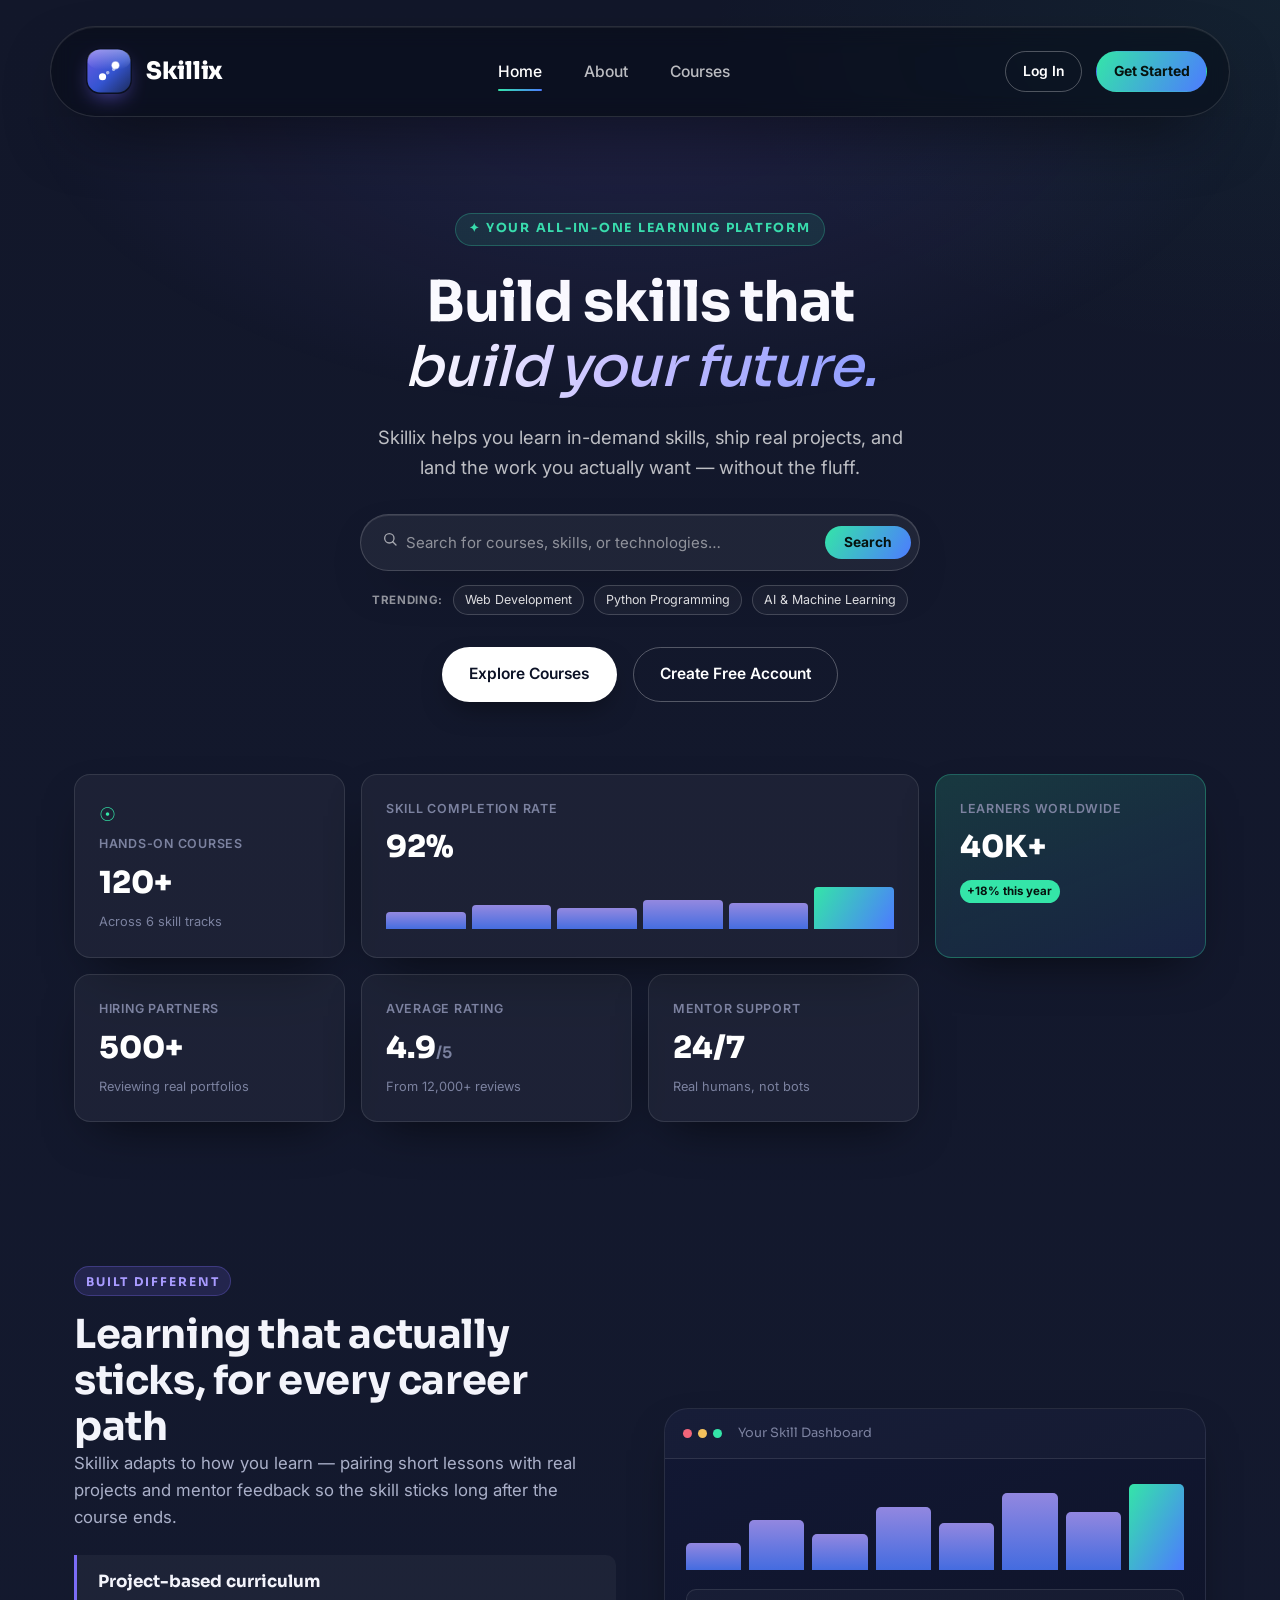
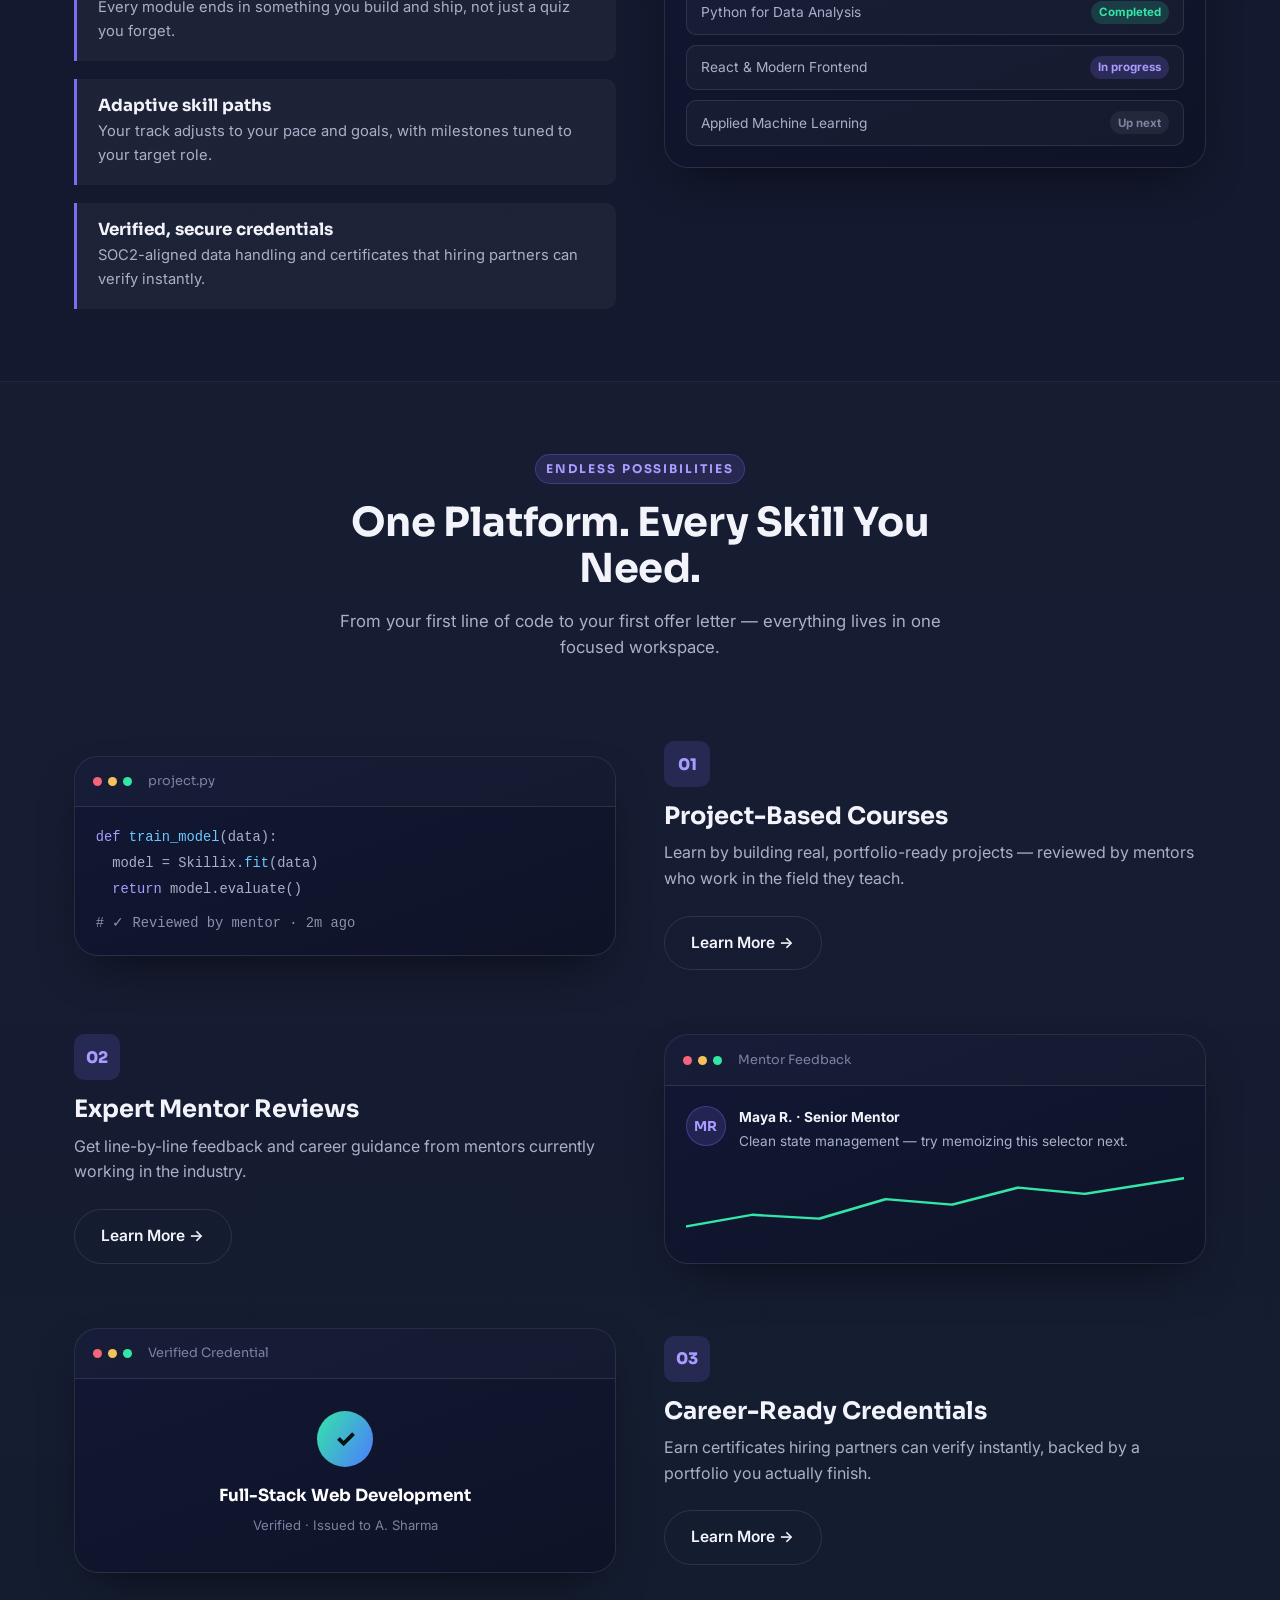
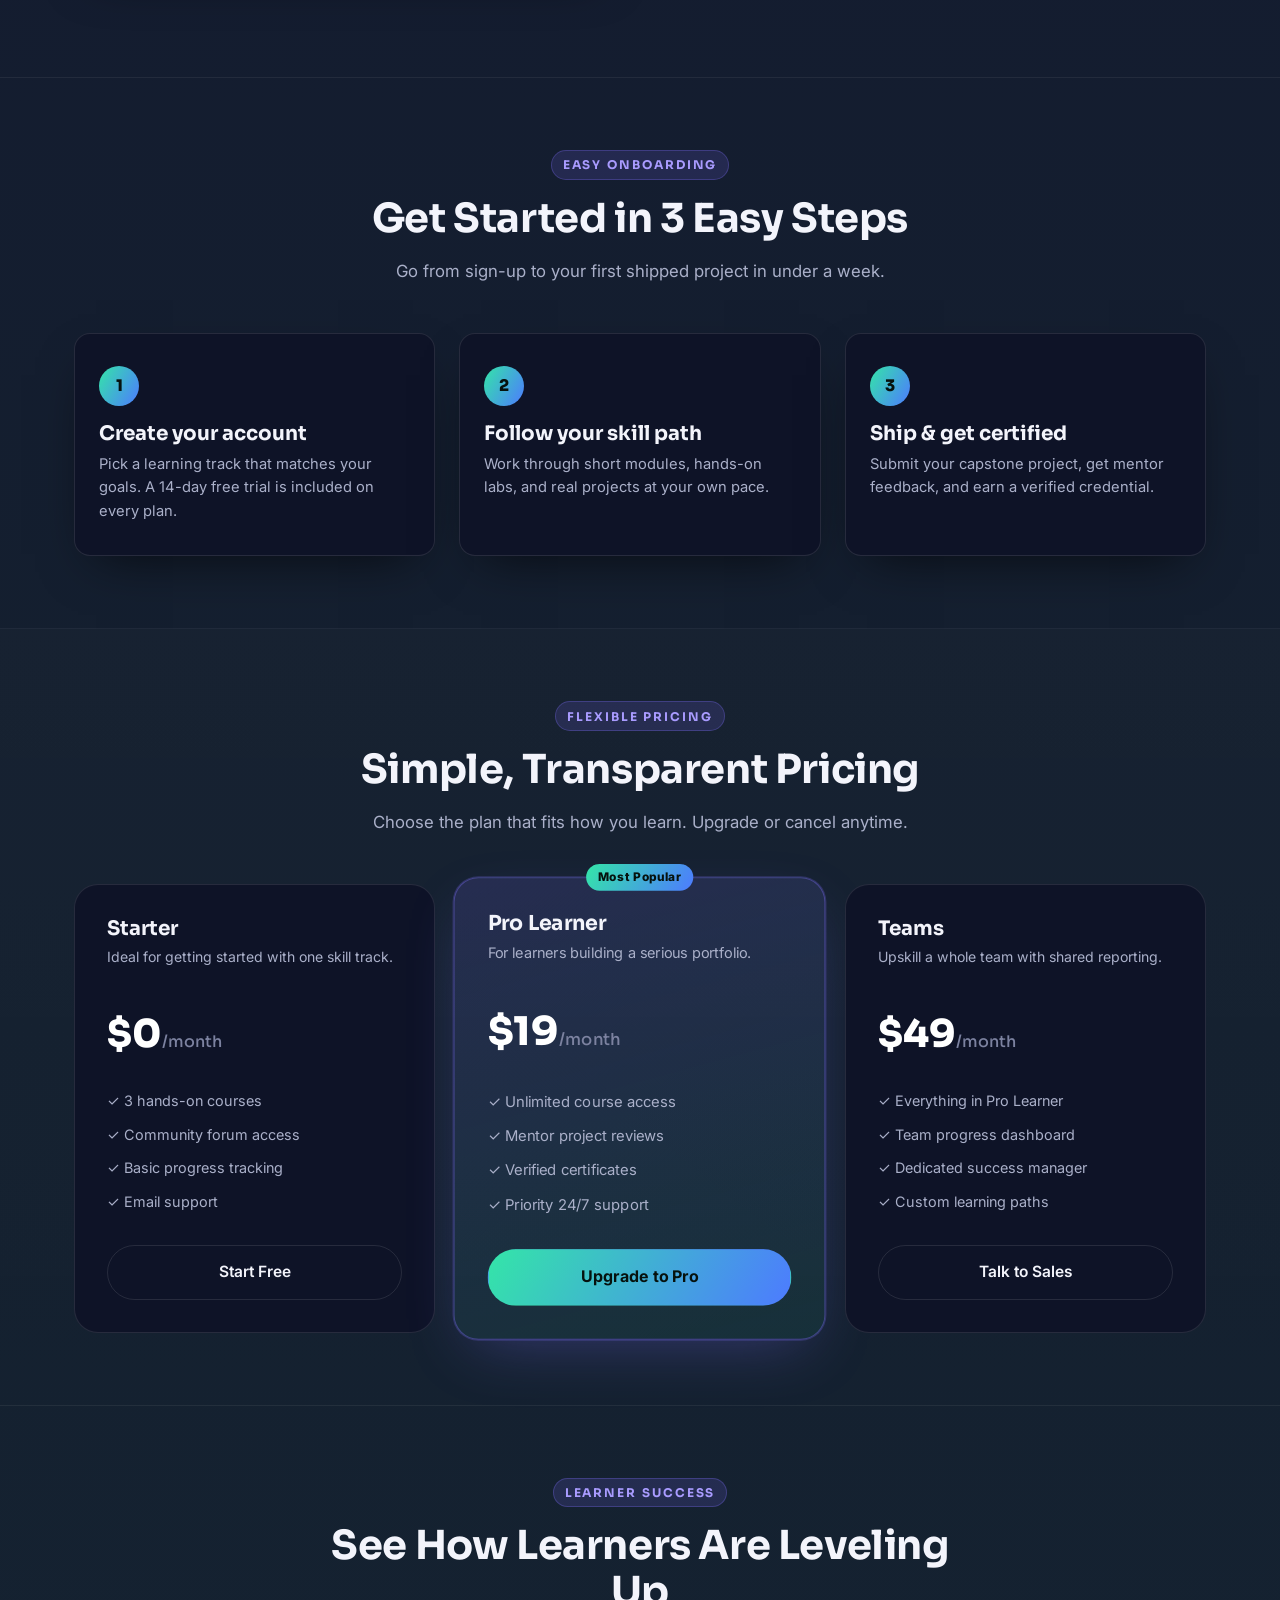
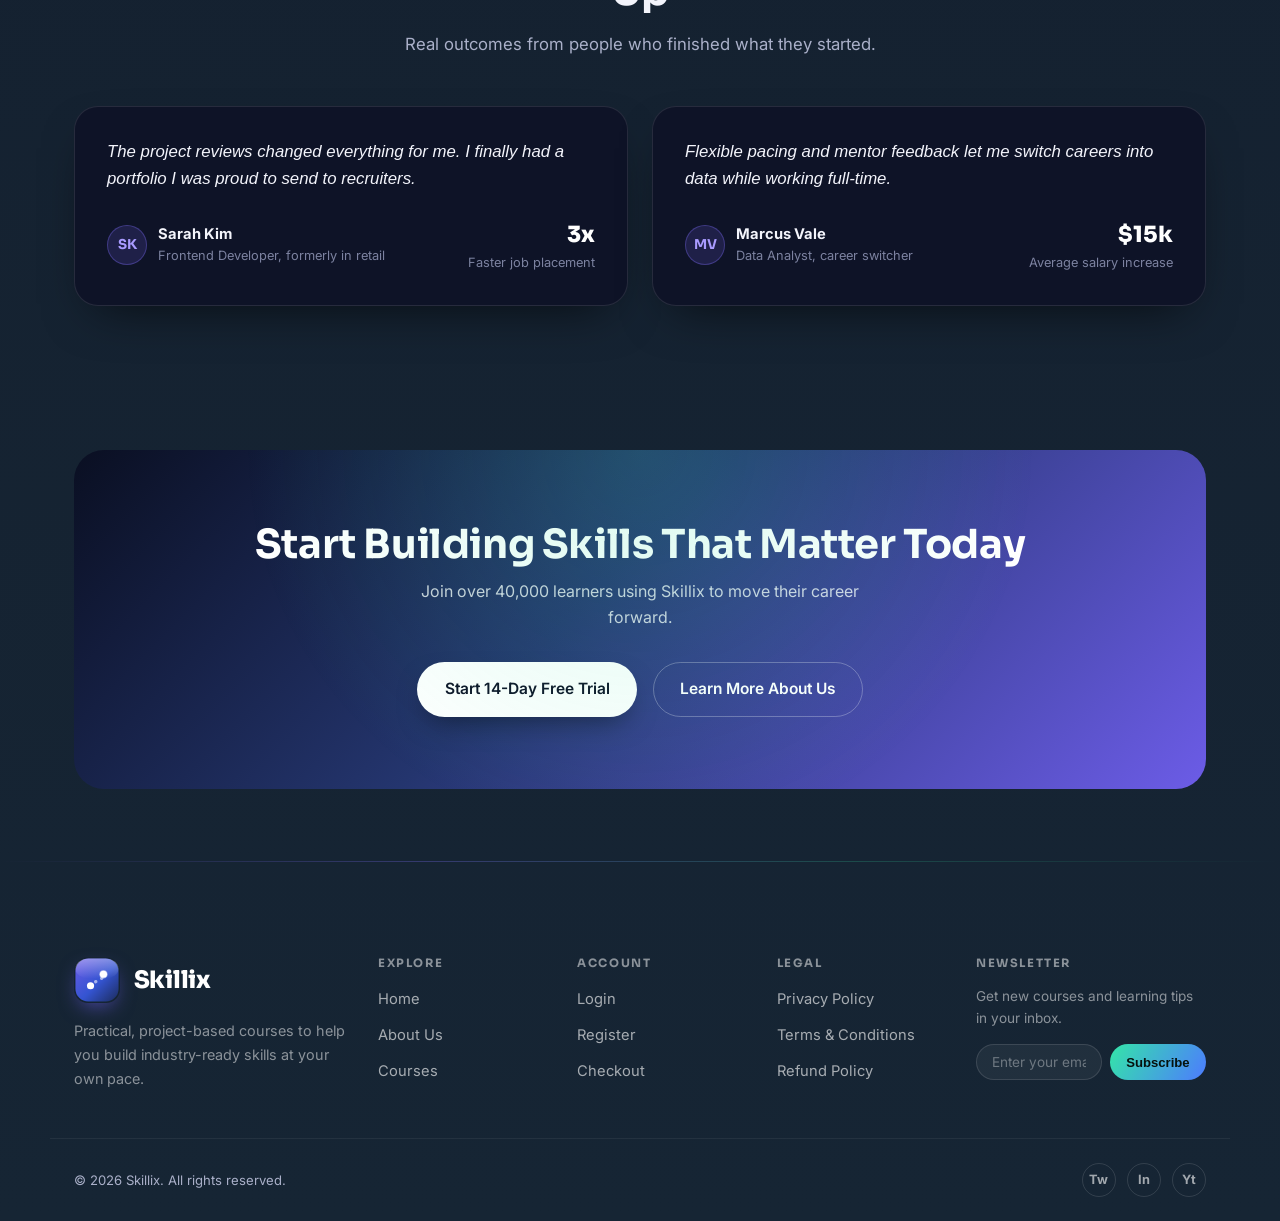
==== commit 95e61410: "added glass effect in nav bar" ====
--- a/index.html
+++ b/index.html
@@ -1,17 +1,21 @@
 <!DOCTYPE html>
 <html lang="en">
+
 <head>
   <meta charset="UTF-8">
   <meta name="viewport" content="width=device-width, initial-scale=1.0">
   <title>Skillix — Learn Skills. Build Your Future.</title>
-  <meta name="description" content="Skillix is an online learning platform offering practical, industry-ready courses in programming, web development, data and AI.">
+  <meta name="description"
+    content="Skillix is an online learning platform offering practical, industry-ready courses in programming, web development, data and AI.">
   <link rel="stylesheet" href="css/index.css">
 </head>
+
 <body>
 
   <header class="site-header">
     <div class="container navbar">
-      <a href="index.html" class="brand"><img src="images/logo.svg" alt="Skillix logo" class="brand-mark-img">Skillix</a>
+      <a href="index.html" class="brand"><img src="images/logo.svg" alt="Skillix logo"
+          class="brand-mark-img">Skillix</a>
       <input type="checkbox" id="nav-toggle" class="nav-toggle-checkbox">
       <nav class="nav-links" aria-label="Primary">
         <a href="index.html" class="is-active">Home</a>
@@ -32,18 +36,21 @@
       <div class="container hero-grid-center">
         <span class="hero-eyebrow">&#10022; Your All-in-One Learning Platform</span>
         <h1>Build skills that<span class="accent">build your future.</span></h1>
-        <p class="hero-sub">Skillix helps you learn in-demand skills, ship real projects, and land the work you actually want — without the fluff.</p>
+        <p class="hero-sub">Skillix helps you learn in-demand skills, ship real projects, and land the work you actually
+          want — without the fluff.</p>
 
         <form class="hero-search" action="services.html" method="get">
           <div class="search-row">
             <span class="search-icon" aria-hidden="true">
               <svg width="16" height="16" viewBox="0 0 24 24" fill="none" xmlns="http://www.w3.org/2000/svg">
-                <circle cx="11" cy="11" r="7" stroke="currentColor" stroke-width="2"/>
-                <line x1="16.5" y1="16.5" x2="21" y2="21" stroke="currentColor" stroke-width="2" stroke-linecap="round"/>
+                <circle cx="11" cy="11" r="7" stroke="currentColor" stroke-width="2" />
+                <line x1="16.5" y1="16.5" x2="21" y2="21" stroke="currentColor" stroke-width="2"
+                  stroke-linecap="round" />
               </svg>
             </span>
             <label for="hero-search-input" class="visually-hidden">Search for courses, skills, or technologies</label>
-            <input type="text" id="hero-search-input" name="q" class="search-input" placeholder="Search for courses, skills, or technologies&hellip;">
+            <input type="text" id="hero-search-input" name="q" class="search-input"
+              placeholder="Search for courses, skills, or technologies&hellip;">
             <button type="submit" class="search-btn">Search</button>
           </div>
           <div class="trending-row">
@@ -105,7 +112,8 @@
         <div class="impact-copy">
           <span class="eyebrow">Built Different</span>
           <h2>Learning that actually sticks, for every career path</h2>
-          <p>Skillix adapts to how you learn — pairing short lessons with real projects and mentor feedback so the skill sticks long after the course ends.</p>
+          <p>Skillix adapts to how you learn — pairing short lessons with real projects and mentor feedback so the skill
+            sticks long after the course ends.</p>
 
           <div class="impact-list">
             <div class="impact-item">
@@ -136,8 +144,10 @@
                 <span style="--h:64%"></span><span style="--h:96%"></span>
               </div>
               <div class="mock-rows">
-                <div class="mock-row"><span>Python for Data Analysis</span><span class="mock-pill mock-pill--done">Completed</span></div>
-                <div class="mock-row"><span>React &amp; Modern Frontend</span><span class="mock-pill mock-pill--live">In progress</span></div>
+                <div class="mock-row"><span>Python for Data Analysis</span><span
+                    class="mock-pill mock-pill--done">Completed</span></div>
+                <div class="mock-row"><span>React &amp; Modern Frontend</span><span class="mock-pill mock-pill--live">In
+                    progress</span></div>
                 <div class="mock-row"><span>Applied Machine Learning</span><span class="mock-pill">Up next</span></div>
               </div>
             </div>
@@ -173,7 +183,8 @@
           <div class="showcase-copy">
             <span class="feature-icon">01</span>
             <h3>Project-Based Courses</h3>
-            <p>Learn by building real, portfolio-ready projects — reviewed by mentors who work in the field they teach.</p>
+            <p>Learn by building real, portfolio-ready projects — reviewed by mentors who work in the field they teach.
+            </p>
             <a href="services.html" class="btn btn-outline-dark">Learn More &rarr;</a>
           </div>
         </div>
@@ -321,7 +332,8 @@
         </div>
         <div class="testimonial-grid">
           <div class="testimonial-card">
-            <p class="testimonial-quote">The project reviews changed everything for me. I finally had a portfolio I was proud to send to recruiters.</p>
+            <p class="testimonial-quote">The project reviews changed everything for me. I finally had a portfolio I was
+              proud to send to recruiters.</p>
             <div class="testimonial-footer">
               <div class="testimonial-person">
                 <span class="avatar-circle">SK</span>
@@ -337,7 +349,8 @@
             </div>
           </div>
           <div class="testimonial-card">
-            <p class="testimonial-quote">Flexible pacing and mentor feedback let me switch careers into data while working full-time.</p>
+            <p class="testimonial-quote">Flexible pacing and mentor feedback let me switch careers into data while
+              working full-time.</p>
             <div class="testimonial-footer">
               <div class="testimonial-person">
                 <span class="avatar-circle">MV</span>
@@ -374,7 +387,8 @@
   <footer class="site-footer">
     <div class="container footer-grid">
       <div class="footer-brand">
-        <a href="index.html" class="brand"><img src="images/logo.svg" alt="Skillix logo" class="brand-mark-img">Skillix</a>
+        <a href="index.html" class="brand"><img src="images/logo.svg" alt="Skillix logo"
+            class="brand-mark-img">Skillix</a>
         <p>Practical, project-based courses to help you build industry-ready skills at your own pace.</p>
       </div>
       <div class="footer-col">
@@ -422,4 +436,5 @@
   </footer>
 
 </body>
-</html>
+
+</html>
--- a/css/index.css
+++ b/css/index.css
@@ -1,7 +1,11 @@
 /* ==========================================================================
-   SkillSphere — index.css
-   Dark, modern, glassmorphism theme for the Skillix landing page.
-   Self-contained: variables, reset, navbar, hero, sections, footer, forms.
+   Skillix — theme.css
+   Shared dark, glassmorphism theme used across EVERY page of the site.
+   Variables, reset, typography, navbar, buttons, cards, page-header,
+   footer, forms and responsive rules. Loaded on every page; each page
+   then adds only the handful of extra component rules it needs on top
+   (see about.css / login.css / register.css / services.css /
+   payment.css / legal.css).
    ========================================================================== */
 
 @import url('https://fonts.googleapis.com/css2?family=Sora:wght@400;600;700;800&family=Inter:wght@400;500;600;700&display=swap');
@@ -54,7 +58,7 @@
   --radius-xl: 30px;
   --shadow-card: 0 20px 50px -22px rgba(0, 0, 0, 0.7);
   --shadow-card-hover: 0 26px 60px -20px rgba(0, 0, 0, 0.8);
-  --shadow-glow: 0 0 0 1px rgba(124,108,246,0.25), 0 20px 60px -20px rgba(124,108,246,0.35);
+  --shadow-glow: 0 0 0 1px rgba(124, 108, 246, 0.25), 0 20px 60px -20px rgba(124, 108, 246, 0.35);
 
   --container-w: 1180px;
 }
@@ -73,46 +77,109 @@
   font-family: var(--font-body);
   color: var(--text-900);
   background:
-    radial-gradient(circle at 12% 8%, rgba(124,108,246,0.09) 0, transparent 42%),
-    radial-gradient(circle at 88% 6%, rgba(52,229,168,0.05) 0, transparent 38%),
-    radial-gradient(circle at 50% 100%, rgba(77,123,255,0.06) 0, transparent 45%),
-    linear-gradient(180deg, #12172a 0%, #13182c 35%, #141c30 65%, #162534 100%);
+    radial-gradient(ellipse 1100px 650px at 18% -8%, rgba(124, 108, 246, 0.10), transparent 65%),
+    radial-gradient(ellipse 900px 550px at 100% 0%, rgba(52, 229, 168, 0.05), transparent 65%),
+    linear-gradient(180deg, #12172a 0%, #141a30 40%, #14202f 70%, #162534 100%);
   line-height: 1.6;
   -webkit-font-smoothing: antialiased;
 }
 
-img { max-width: 100%; display: block; }
-a { color: inherit; text-decoration: none; }
-ul { list-style: none; }
-
-h1, h2, h3, h4 {
+img {
+  max-width: 100%;
+  display: block;
+}
+
+a {
+  color: inherit;
+  text-decoration: none;
+}
+
+ul {
+  list-style: none;
+}
+
+h1,
+h2,
+h3,
+h4 {
   font-family: var(--font-display);
   color: var(--text-900);
   line-height: 1.15;
   font-weight: 700;
 }
 
-h1 { font-size: clamp(2.3rem, 4.4vw, 3.7rem); font-weight: 800; letter-spacing: -0.02em; }
-h2 { font-size: clamp(1.8rem, 3.2vw, 2.5rem); letter-spacing: -0.01em; }
-h3 { font-size: 1.25rem; }
-
-p { color: var(--text-600); }
+h1 {
+  font-size: clamp(2.3rem, 4.4vw, 3.7rem);
+  font-weight: 800;
+  letter-spacing: -0.02em;
+}
+
+h2 {
+  font-size: clamp(1.8rem, 3.2vw, 2.5rem);
+  letter-spacing: -0.01em;
+}
+
+h3 {
+  font-size: 1.25rem;
+}
+
+p {
+  color: var(--text-600);
+}
 
 :focus-visible {
   outline: 3px solid var(--violet-500);
   outline-offset: 3px;
 }
 
+/* Pill-shaped controls (buttons, search bar) need a rounded focus
+   ring instead of the browser's default rectangular outline, which
+   overlaps them as a visible box. */
+.btn:focus-visible,
+.search-btn:focus-visible,
+.trending-chip:focus-visible {
+  outline: none;
+  box-shadow: 0 0 0 3px rgba(124, 108, 246, 0.55);
+}
+
+.search-row:focus-within {
+  outline: none;
+}
+
 .visually-hidden {
-  position: absolute; width: 1px; height: 1px; padding: 0; margin: -1px;
-  overflow: hidden; clip: rect(0, 0, 0, 0); white-space: nowrap; border: 0;
+  position: absolute;
+  width: 1px;
+  height: 1px;
+  padding: 0;
+  margin: -1px;
+  overflow: hidden;
+  clip: rect(0, 0, 0, 0);
+  white-space: nowrap;
+  border: 0;
 }
 
 /* Layout helpers */
-.container { width: 100%; max-width: var(--container-w); margin-inline: auto; padding-inline: var(--space-3); }
-.section { padding-block: var(--space-6); }
-.section-head { max-width: 640px; margin-bottom: var(--space-5); }
-.section-head.center { max-width: 640px; margin-inline: auto; text-align: center; }
+.container {
+  width: 100%;
+  max-width: var(--container-w);
+  margin-inline: auto;
+  padding-inline: var(--space-3);
+}
+
+.section {
+  padding-block: var(--space-6);
+}
+
+.section-head {
+  max-width: 640px;
+  margin-bottom: var(--space-5);
+}
+
+.section-head.center {
+  max-width: 640px;
+  margin-inline: auto;
+  text-align: center;
+}
 
 .eyebrow {
   display: inline-block;
@@ -123,19 +190,24 @@
   text-transform: uppercase;
   color: var(--violet-400);
   background: var(--violet-100);
-  border: 1px solid rgba(124,108,246,0.3);
+  border: 1px solid rgba(124, 108, 246, 0.3);
   padding: 0.35em 0.9em;
   border-radius: 999px;
   margin-bottom: var(--space-2);
 }
 
-.section-head h2 { margin-bottom: var(--space-2); }
-.section-head p { font-size: 1.05rem; }
+.section-head h2 {
+  margin-bottom: var(--space-2);
+}
+
+.section-head p {
+  font-size: 1.05rem;
+}
 
 .section-alt {
-  background: linear-gradient(180deg, rgba(255,255,255,0.015), rgba(255,255,255,0));
-  border-top: 1px solid var(--border);
-  border-bottom: 1px solid var(--border);
+  background: linear-gradient(180deg, rgba(255, 255, 255, 0.012), rgba(255, 255, 255, 0));
+  border-top: 1px solid rgba(255, 255, 255, 0.05);
+  border-bottom: 1px solid rgba(255, 255, 255, 0.05);
 }
 
 /* ==========================================================================
@@ -158,13 +230,15 @@
   max-width: var(--container-w);
   margin-inline: auto;
   padding: 1.35rem 1.35rem 1.35rem 2.2rem;
-  background: rgba(8, 11, 20, 0.86);
-  border: 1px solid rgba(255,255,255,0.12);
+  background: rgba(0, 0, 0, 0.3);
+  border: 1px solid rgba(255, 255, 255, 0.12);
   border-radius: 50px;
-  backdrop-filter: blur(28px) saturate(180%);
-  -webkit-backdrop-filter: blur(28px) saturate(180%);
-  box-shadow: 0 28px 70px -28px rgba(0,0,0,0.9), inset 0 1px 0 rgba(255,255,255,0.07);
-  transition: background 0.4s cubic-bezier(0.4,0,0.2,1), border-color 0.4s cubic-bezier(0.4,0,0.2,1), box-shadow 0.4s cubic-bezier(0.4,0,0.2,1);
+  backdrop-filter: blur(10px) saturate(120%);
+  -webkit-backdrop-filter: blur(10px) saturate(120%);
+  box-shadow: 0 28px 70px -28px rgba(0, 0, 0, 0.9), inset 0 1px 0 rgba(255, 255, 255, 0.07);
+  transition: background 0.4s cubic-bezier(0.4, 0, 0.2, 1), border-color 0.4s cubic-bezier(0.4, 0, 0.2, 1), box-shadow 0.4s cubic-bezier(0.4, 0, 0.2, 1);
+  /* background-color: rgba(red, green, blue, alpha); */
+
 }
 
 .brand {
@@ -184,40 +258,71 @@
   border-radius: 14px;
   flex: none;
   box-shadow: 0 8px 20px -6px rgba(108, 92, 231, 0.65);
-  transition: transform 0.4s cubic-bezier(0.4,0,0.2,1);
+  transition: transform 0.4s cubic-bezier(0.4, 0, 0.2, 1);
 }
 
 .brand:hover .brand-mark-img {
   transform: scale(1.06) rotate(-4deg);
 }
 
-.nav-links { display: flex; align-items: center; gap: 2.6rem; }
+.nav-links {
+  display: flex;
+  align-items: center;
+  gap: 2.6rem;
+}
 
 .nav-links a {
-  color: rgba(255,255,255,0.72);
+  color: rgba(255, 255, 255, 0.72);
   font-weight: 500;
   font-size: 0.98rem;
   position: relative;
   padding-block: 0.35rem;
-  transition: color 0.35s cubic-bezier(0.4,0,0.2,1);
+  transition: color 0.35s cubic-bezier(0.4, 0, 0.2, 1);
 }
 
 .nav-links a::after {
   content: "";
-  position: absolute; left: 0; bottom: -2px; width: 0%; height: 2px;
+  position: absolute;
+  left: 0;
+  bottom: -2px;
+  width: 0%;
+  height: 2px;
   border-radius: 2px;
   background: var(--gradient-accent);
-  transition: width 0.4s cubic-bezier(0.4,0,0.2,1);
-}
-
-.nav-links a:hover, .nav-links a:focus-visible { color: #fff; }
-.nav-links a:hover::after, .nav-links a:focus-visible::after { width: 100%; }
-.nav-links a.is-active { color: #fff; }
-.nav-links a.is-active::after { width: 100%; }
-
-.nav-cta { display: flex; align-items: center; gap: 0.85rem; }
-.nav-toggle-checkbox { display: none; }
-.nav-toggle { display: none; }
+  transition: width 0.4s cubic-bezier(0.4, 0, 0.2, 1);
+}
+
+.nav-links a:hover,
+.nav-links a:focus-visible {
+  color: #fff;
+}
+
+.nav-links a:hover::after,
+.nav-links a:focus-visible::after {
+  width: 100%;
+}
+
+.nav-links a.is-active {
+  color: #fff;
+}
+
+.nav-links a.is-active::after {
+  width: 100%;
+}
+
+.nav-cta {
+  display: flex;
+  align-items: center;
+  gap: 0.85rem;
+}
+
+.nav-toggle-checkbox {
+  display: none;
+}
+
+.nav-toggle {
+  display: none;
+}
 
 /* ---------- Buttons ---------- */
 
@@ -233,23 +338,67 @@
   border-radius: 999px;
   border: 1px solid transparent;
   cursor: pointer;
-  transition: transform 0.4s cubic-bezier(0.4,0,0.2,1), box-shadow 0.4s cubic-bezier(0.4,0,0.2,1), background 0.4s cubic-bezier(0.4,0,0.2,1), color 0.3s ease, border-color 0.3s ease;
-}
-
-.btn-primary { background: #fff; color: var(--navy-800); box-shadow: 0 12px 28px -10px rgba(0,0,0,0.5); }
-.btn-primary:hover, .btn-primary:focus-visible { transform: translateY(-2px) scale(1.04); box-shadow: 0 16px 32px -10px rgba(0,0,0,0.55); }
-
-.btn-solid { background: var(--gradient-accent); color: #06120e; font-weight: 700; }
-.btn-solid:hover, .btn-solid:focus-visible { transform: translateY(-2px) scale(1.04); box-shadow: 0 18px 40px -16px rgba(52,229,168,0.45); }
-
-.btn-outline { background: transparent; border-color: rgba(255,255,255,0.28); color: #fff; }
-.btn-outline:hover, .btn-outline:focus-visible { border-color: #fff; background: rgba(255,255,255,0.08); transform: scale(1.04); }
-
-.btn-outline-dark { background: transparent; border-color: var(--border); color: var(--text-900); }
-.btn-outline-dark:hover, .btn-outline-dark:focus-visible { border-color: var(--violet-400); color: var(--violet-400); transform: scale(1.03); }
-
-.btn-block { width: 100%; }
-.btn-sm { padding: 0.6em 1.2em; font-size: 0.87rem; }
+  transition: transform 0.4s cubic-bezier(0.4, 0, 0.2, 1), box-shadow 0.4s cubic-bezier(0.4, 0, 0.2, 1), background 0.4s cubic-bezier(0.4, 0, 0.2, 1), color 0.3s ease, border-color 0.3s ease;
+}
+
+.btn-primary {
+  background: #fff;
+  color: var(--navy-800);
+  box-shadow: 0 12px 28px -10px rgba(0, 0, 0, 0.5);
+}
+
+.btn-primary:hover,
+.btn-primary:focus-visible {
+  transform: translateY(-2px) scale(1.04);
+  box-shadow: 0 16px 32px -10px rgba(0, 0, 0, 0.55);
+}
+
+.btn-solid {
+  background: var(--gradient-accent);
+  color: #06120e;
+  font-weight: 700;
+}
+
+.btn-solid:hover,
+.btn-solid:focus-visible {
+  transform: translateY(-2px) scale(1.04);
+  box-shadow: 0 18px 40px -16px rgba(52, 229, 168, 0.45);
+}
+
+.btn-outline {
+  background: transparent;
+  border-color: rgba(255, 255, 255, 0.28);
+  color: #fff;
+}
+
+.btn-outline:hover,
+.btn-outline:focus-visible {
+  border-color: #fff;
+  background: rgba(255, 255, 255, 0.08);
+  transform: scale(1.04);
+}
+
+.btn-outline-dark {
+  background: transparent;
+  border-color: var(--border);
+  color: var(--text-900);
+}
+
+.btn-outline-dark:hover,
+.btn-outline-dark:focus-visible {
+  border-color: var(--violet-400);
+  color: var(--violet-400);
+  transform: scale(1.03);
+}
+
+.btn-block {
+  width: 100%;
+}
+
+.btn-sm {
+  padding: 0.6em 1.2em;
+  font-size: 0.87rem;
+}
 
 /* ---------- Cards ---------- */
 
@@ -258,10 +407,14 @@
   border: 1px solid var(--border);
   border-radius: var(--radius-md);
   box-shadow: var(--shadow-card);
-  transition: transform 0.4s cubic-bezier(0.4,0,0.2,1), box-shadow 0.4s cubic-bezier(0.4,0,0.2,1), border-color 0.4s cubic-bezier(0.4,0,0.2,1);
-}
-
-.card:hover { transform: translateY(-6px); box-shadow: var(--shadow-card-hover); border-color: rgba(124,108,246,0.4); }
+  transition: transform 0.4s cubic-bezier(0.4, 0, 0.2, 1), box-shadow 0.4s cubic-bezier(0.4, 0, 0.2, 1), border-color 0.4s cubic-bezier(0.4, 0, 0.2, 1);
+}
+
+.card:hover {
+  transform: translateY(-6px);
+  box-shadow: var(--shadow-card-hover);
+  border-color: rgba(124, 108, 246, 0.4);
+}
 
 /* ==========================================================================
    Hero
@@ -275,11 +428,10 @@
 
 .hero::after {
   content: "";
-  position: absolute; inset: 0;
+  position: absolute;
+  inset: 0;
   background-image:
-    radial-gradient(circle at 50% 0%, rgba(124,108,246,0.16) 0, transparent 46%),
-    radial-gradient(circle at 15% 30%, rgba(52,229,168,0.06) 0, transparent 40%),
-    radial-gradient(circle at 85% 20%, rgba(77,123,255,0.09) 0, transparent 45%);
+    radial-gradient(ellipse 900px 500px at 50% -5%, rgba(124, 108, 246, 0.14), transparent 70%);
   pointer-events: none;
 }
 
@@ -294,21 +446,69 @@
 }
 
 @keyframes fadeInUp {
-  from { opacity: 0; transform: translateY(18px); }
-  to { opacity: 1; transform: translateY(0); }
-}
-
-.hero-eyebrow, .hero h1, .hero-sub, .hero-search, .hero-actions {
+  from {
+    opacity: 0;
+    transform: translateY(18px);
+  }
+
+  to {
+    opacity: 1;
+    transform: translateY(0);
+  }
+}
+
+.hero-eyebrow,
+.hero h1,
+.hero-sub,
+.hero-search,
+.hero-actions {
   opacity: 0;
   animation: fadeInUp 0.7s ease forwards;
 }
 
-.hero-eyebrow { animation-delay: 0.05s; }
-.hero h1 { animation-delay: 0.15s; }
-.hero-sub { animation-delay: 0.25s; }
-.hero-search { animation-delay: 0.35s; }
-.hero-actions { animation-delay: 0.45s; }
-.stats-grid { opacity: 0; animation: fadeInUp 0.9s ease forwards; animation-delay: 0.55s; }
+.hero-eyebrow {
+  animation-delay: 0.05s;
+}
+
+.hero h1 {
+  animation-delay: 0.15s;
+}
+
+.hero-sub {
+  animation-delay: 0.25s;
+}
+
+.hero-search {
+  animation-delay: 0.35s;
+}
+
+.hero-actions {
+  animation-delay: 0.45s;
+}
+
+.stats-grid {
+  opacity: 0;
+  animation: fadeInUp 0.9s ease forwards;
+  animation-delay: 0.55s;
+}
+
+/* Safety net: if the entrance animation never runs (reduced-motion
+   settings, or a screenshot/crawler that captures before it finishes),
+   make sure the hero content is still visible instead of staying
+   stuck at opacity: 0 forever. */
+@media (prefers-reduced-motion: reduce) {
+
+  .hero-eyebrow,
+  .hero h1,
+  .hero-sub,
+  .hero-search,
+  .hero-actions,
+  .stats-grid {
+    opacity: 1;
+    animation: none;
+    transform: none;
+  }
+}
 
 .hero-eyebrow {
   display: inline-flex;
@@ -320,16 +520,21 @@
   letter-spacing: 0.14em;
   text-transform: uppercase;
   color: var(--mint);
-  background: rgba(52,229,168,0.10);
-  border: 1px solid rgba(52,229,168,0.28);
+  background: rgba(52, 229, 168, 0.10);
+  border: 1px solid rgba(52, 229, 168, 0.28);
   padding: 0.45em 1.05em;
   border-radius: 999px;
   margin-bottom: var(--space-3);
 }
 
-.hero h1 { color: #fff; font-weight: 700; margin-bottom: var(--space-3); }
-
-.hero h1 .accent, .page-header h1 .accent {
+.hero h1 {
+  color: #fff;
+  font-weight: 700;
+  margin-bottom: var(--space-3);
+}
+
+.hero h1 .accent,
+.page-header h1 .accent {
   display: block;
   font-style: italic;
   font-weight: 500;
@@ -339,40 +544,69 @@
   color: transparent;
 }
 
-.hero-sub { color: rgba(255,255,255,0.72); font-size: 1.15rem; max-width: 560px; margin: 0 auto var(--space-4); }
+.hero-sub {
+  color: rgba(255, 255, 255, 0.72);
+  font-size: 1.15rem;
+  max-width: 560px;
+  margin: 0 auto var(--space-4);
+}
 
 /* Hero search bar — full glassmorphism */
-.hero-search { margin-bottom: var(--space-4); width: 100%; max-width: 560px; }
+.hero-search {
+  margin-bottom: var(--space-4);
+  width: 100%;
+  max-width: 560px;
+}
 
 .search-row {
   display: flex;
   align-items: center;
   gap: 0.5rem;
-  background: rgba(255,255,255,0.06);
-  border: 1px solid rgba(255,255,255,0.16);
+  background: rgba(255, 255, 255, 0.06);
+  border: 1px solid rgba(255, 255, 255, 0.16);
   border-radius: 999px;
   padding: 0.5rem 0.5rem 0.5rem 1.3rem;
   backdrop-filter: blur(22px) saturate(180%);
   -webkit-backdrop-filter: blur(22px) saturate(180%);
-  box-shadow: 0 20px 50px -24px rgba(0,0,0,0.75), inset 0 1px 0 rgba(255,255,255,0.10);
-  transition: border-color 0.4s cubic-bezier(0.4,0,0.2,1), background 0.4s cubic-bezier(0.4,0,0.2,1), box-shadow 0.4s cubic-bezier(0.4,0,0.2,1);
+  box-shadow: 0 20px 50px -24px rgba(0, 0, 0, 0.75), inset 0 1px 0 rgba(255, 255, 255, 0.10);
+  transition: border-color 0.4s cubic-bezier(0.4, 0, 0.2, 1), background 0.4s cubic-bezier(0.4, 0, 0.2, 1), box-shadow 0.4s cubic-bezier(0.4, 0, 0.2, 1);
 }
 
 .search-row:focus-within {
-  border-color: rgba(124,108,246,0.55);
-  background: rgba(255,255,255,0.09);
-  box-shadow: 0 0 0 4px rgba(124,108,246,0.16), 0 20px 50px -24px rgba(0,0,0,0.75);
-}
-
-.search-icon { color: rgba(255,255,255,0.6); font-size: 0.95rem; flex: none; }
-
-.search-input {
-  flex: 1; background: transparent; border: none; color: #fff;
-  font-family: var(--font-body); font-size: 0.94rem; padding: 0.6rem 0;
-}
-
-.search-input::placeholder { color: rgba(255,255,255,0.5); }
-.search-input:focus { outline: none; box-shadow: none; background: transparent; }
+  border-color: rgba(124, 108, 246, 0.55);
+  background: rgba(255, 255, 255, 0.09);
+  box-shadow: 0 0 0 4px rgba(124, 108, 246, 0.16), 0 20px 50px -24px rgba(0, 0, 0, 0.75);
+}
+
+.search-icon {
+  color: rgba(255, 255, 255, 0.6);
+  font-size: 0.95rem;
+  flex: none;
+}
+
+.search-row .search-input {
+  flex: 1;
+  background: transparent;
+  border: none;
+  border-radius: 0;
+  color: #fff;
+  font-family: var(--font-body);
+  font-size: 0.94rem;
+  padding: 0.6rem 0;
+  width: auto;
+  appearance: none;
+  -webkit-appearance: none;
+}
+
+.search-input::placeholder {
+  color: rgba(255, 255, 255, 0.5);
+}
+
+.search-row .search-input:focus {
+  outline: none;
+  box-shadow: none;
+  background: transparent;
+}
 
 .search-btn {
   flex: none;
@@ -385,39 +619,59 @@
   padding: 0.65em 1.4em;
   border-radius: 999px;
   cursor: pointer;
-  transition: transform 0.35s cubic-bezier(0.4,0,0.2,1), box-shadow 0.35s cubic-bezier(0.4,0,0.2,1);
-}
-
-.search-btn:hover, .search-btn:focus-visible {
+  transition: transform 0.35s cubic-bezier(0.4, 0, 0.2, 1), box-shadow 0.35s cubic-bezier(0.4, 0, 0.2, 1);
+}
+
+.search-btn:hover,
+.search-btn:focus-visible {
   transform: scale(1.04);
-  box-shadow: 0 10px 24px -10px rgba(52,229,168,0.5);
+  box-shadow: 0 10px 24px -10px rgba(52, 229, 168, 0.5);
 }
 
 .trending-row {
-  display: flex; align-items: center; justify-content: center;
-  gap: 0.6rem; flex-wrap: wrap; margin-top: 0.9rem; font-size: 0.78rem;
-}
-
-.trending-label { color: rgba(255,255,255,0.55); font-weight: 700; letter-spacing: 0.06em; text-transform: uppercase; font-size: 0.72rem; }
+  display: flex;
+  align-items: center;
+  justify-content: center;
+  gap: 0.6rem;
+  flex-wrap: wrap;
+  margin-top: 0.9rem;
+  font-size: 0.78rem;
+}
+
+.trending-label {
+  color: rgba(255, 255, 255, 0.55);
+  font-weight: 700;
+  letter-spacing: 0.06em;
+  text-transform: uppercase;
+  font-size: 0.72rem;
+}
 
 .trending-chip {
-  color: rgba(255,255,255,0.85);
-  border: 1px solid rgba(255,255,255,0.18);
-  background: rgba(255,255,255,0.04);
+  color: rgba(255, 255, 255, 0.85);
+  border: 1px solid rgba(255, 255, 255, 0.18);
+  background: rgba(255, 255, 255, 0.04);
   backdrop-filter: blur(10px);
   border-radius: 999px;
   padding: 0.32em 0.9em;
   transition: background 0.2s ease, border-color 0.2s ease, transform 0.2s ease;
 }
 
-.trending-chip:hover, .trending-chip:focus-visible {
-  background: rgba(255,255,255,0.10);
-  border-color: rgba(255,255,255,0.4);
+.trending-chip:hover,
+.trending-chip:focus-visible {
+  background: rgba(255, 255, 255, 0.10);
+  border-color: rgba(255, 255, 255, 0.4);
   transform: translateY(-1px);
 }
 
-.hero-actions { display: flex; gap: var(--space-2); flex-wrap: wrap; }
-.hero-actions.center { justify-content: center; }
+.hero-actions {
+  display: flex;
+  gap: var(--space-2);
+  flex-wrap: wrap;
+}
+
+.hero-actions.center {
+  justify-content: center;
+}
 
 /* ---------- Stat cards ---------- */
 
@@ -440,23 +694,53 @@
   flex-direction: column;
   gap: 0.3rem;
   box-shadow: var(--shadow-card);
-  transition: transform 0.4s cubic-bezier(0.4,0,0.2,1), border-color 0.4s cubic-bezier(0.4,0,0.2,1);
-}
-
-.stat-card:hover { transform: translateY(-4px); border-color: rgba(124,108,246,0.35); }
-
-.stat-card--wide { grid-column: span 2; }
+  transition: transform 0.4s cubic-bezier(0.4, 0, 0.2, 1), border-color 0.4s cubic-bezier(0.4, 0, 0.2, 1);
+}
+
+.stat-card:hover {
+  transform: translateY(-4px);
+  border-color: rgba(124, 108, 246, 0.35);
+}
+
+.stat-card--wide {
+  grid-column: span 2;
+}
 
 .stat-card--accent {
-  background: linear-gradient(160deg, rgba(52,229,168,0.16), rgba(77,123,255,0.10));
-  border-color: rgba(52,229,168,0.3);
-}
-
-.stat-label { font-size: 0.78rem; color: var(--text-400); text-transform: uppercase; letter-spacing: 0.06em; font-weight: 600; }
-.stat-value { font-family: var(--font-display); font-size: 1.9rem; font-weight: 800; color: #fff; }
-.stat-value-sm { font-size: 1rem; color: var(--text-400); font-weight: 600; }
-.stat-note { font-size: 0.8rem; color: var(--text-400); }
-.stat-icon { font-size: 1.2rem; color: var(--mint); }
+  background: linear-gradient(160deg, rgba(52, 229, 168, 0.16), rgba(77, 123, 255, 0.10));
+  border-color: rgba(52, 229, 168, 0.3);
+}
+
+.stat-label {
+  font-size: 0.78rem;
+  color: var(--text-400);
+  text-transform: uppercase;
+  letter-spacing: 0.06em;
+  font-weight: 600;
+}
+
+.stat-value {
+  font-family: var(--font-display);
+  font-size: 1.9rem;
+  font-weight: 800;
+  color: #fff;
+}
+
+.stat-value-sm {
+  font-size: 1rem;
+  color: var(--text-400);
+  font-weight: 600;
+}
+
+.stat-note {
+  font-size: 0.8rem;
+  color: var(--text-400);
+}
+
+.stat-icon {
+  font-size: 1.2rem;
+  color: var(--mint);
+}
 
 .stat-chip {
   align-self: flex-start;
@@ -485,7 +769,10 @@
   opacity: 0.85;
 }
 
-.stat-bars span:last-child { background: var(--gradient-accent); opacity: 1; }
+.stat-bars span:last-child {
+  background: var(--gradient-accent);
+  opacity: 1;
+}
 
 /* ==========================================================================
    Page header (non-home pages)
@@ -496,10 +783,38 @@
   color: #fff;
   padding-block: var(--space-6) var(--space-5);
   text-align: center;
-}
-
-.page-header h1 { color: #fff; font-size: clamp(2rem, 4vw, 2.7rem); }
-.page-header p { color: rgba(255,255,255,0.85); max-width: 560px; margin: var(--space-2) auto 0; }
+  position: relative;
+  overflow: hidden;
+}
+
+.page-header::after {
+  content: "";
+  position: absolute;
+  inset: 0;
+  background-image: radial-gradient(ellipse 700px 420px at 50% -10%, rgba(52, 229, 168, 0.14), transparent 70%);
+  pointer-events: none;
+}
+
+.page-header .container {
+  position: relative;
+}
+
+.page-header h1 {
+  color: #fff;
+  font-size: clamp(2rem, 4vw, 2.7rem);
+}
+
+.page-header p {
+  color: rgba(255, 255, 255, 0.85);
+  max-width: 560px;
+  margin: var(--space-2) auto 0;
+}
+
+/* Badge (used stand-alone on auth pages) gets the same sparkle accent
+   as the home page's hero badge, so it reads as the same component. */
+.badge::before {
+  content: "\2726  ";
+}
 
 /* ==========================================================================
    Impact split section
@@ -512,9 +827,16 @@
   align-items: center;
 }
 
-.impact-copy p { margin-bottom: var(--space-3); font-size: 1.05rem; }
-
-.impact-list { display: grid; gap: 1.1rem; margin-top: var(--space-3); }
+.impact-copy p {
+  margin-bottom: var(--space-3);
+  font-size: 1.05rem;
+}
+
+.impact-list {
+  display: grid;
+  gap: 1.1rem;
+  margin-top: var(--space-3);
+}
 
 .impact-item {
   padding: 1.1rem 1.3rem;
@@ -524,9 +846,20 @@
   transition: border-color 0.2s ease, background 0.2s ease;
 }
 
-.impact-item:hover { border-left-color: var(--mint); background: var(--glass-strong); }
-.impact-item h3 { font-size: 1.05rem; margin-bottom: 0.3rem; }
-.impact-item p { font-size: 0.92rem; margin: 0; }
+.impact-item:hover {
+  border-left-color: var(--mint);
+  background: var(--glass-strong);
+}
+
+.impact-item h3 {
+  font-size: 1.05rem;
+  margin-bottom: 0.3rem;
+}
+
+.impact-item p {
+  font-size: 0.92rem;
+  margin: 0;
+}
 
 /* ---------- Mock device panels ---------- */
 
@@ -544,17 +877,37 @@
   gap: 0.4rem;
   padding: 0.9rem 1.1rem;
   border-bottom: 1px solid var(--border);
-  background: rgba(255,255,255,0.02);
-}
-
-.dot { width: 9px; height: 9px; border-radius: 50%; }
-.dot-r { background: #f2657a; }
-.dot-y { background: #f4c15c; }
-.dot-g { background: var(--mint); }
-
-.mock-panel-title { margin-left: 0.6rem; font-size: 0.8rem; color: var(--text-400); font-family: var(--font-display); }
-
-.mock-panel-body { padding: 1.3rem; }
+  background: rgba(255, 255, 255, 0.02);
+}
+
+.dot {
+  width: 9px;
+  height: 9px;
+  border-radius: 50%;
+}
+
+.dot-r {
+  background: #f2657a;
+}
+
+.dot-y {
+  background: #f4c15c;
+}
+
+.dot-g {
+  background: var(--mint);
+}
+
+.mock-panel-title {
+  margin-left: 0.6rem;
+  font-size: 0.8rem;
+  color: var(--text-400);
+  font-family: var(--font-display);
+}
+
+.mock-panel-body {
+  padding: 1.3rem;
+}
 
 .mock-chart {
   display: flex;
@@ -572,16 +925,22 @@
   opacity: 0.85;
 }
 
-.mock-chart span:last-child { background: var(--gradient-accent); opacity: 1; }
-
-.mock-rows { display: grid; gap: 0.6rem; }
+.mock-chart span:last-child {
+  background: var(--gradient-accent);
+  opacity: 1;
+}
+
+.mock-rows {
+  display: grid;
+  gap: 0.6rem;
+}
 
 .mock-row {
   display: flex;
   align-items: center;
   justify-content: space-between;
   padding: 0.65rem 0.9rem;
-  background: rgba(255,255,255,0.03);
+  background: rgba(255, 255, 255, 0.03);
   border: 1px solid var(--border);
   border-radius: var(--radius-sm);
   font-size: 0.86rem;
@@ -593,42 +952,124 @@
   font-weight: 700;
   padding: 0.2em 0.7em;
   border-radius: 999px;
-  background: rgba(255,255,255,0.06);
+  background: rgba(255, 255, 255, 0.06);
   color: var(--text-400);
 }
 
-.mock-pill--done { background: rgba(52,229,168,0.16); color: var(--mint); }
-.mock-pill--live { background: rgba(124,108,246,0.2); color: var(--violet-400); }
-
-.mock-code { padding: 1.1rem 1.3rem; font-family: 'SFMono-Regular', Consolas, monospace; font-size: 0.86rem; line-height: 1.9; }
-.mock-code p { color: var(--text-600); }
-.tok-kw { color: #a99bff; }
-.tok-fn { color: #6cc9ff; }
-.tok-comment { color: var(--mint); opacity: 0.8; margin-top: 0.5rem; }
-
-.mock-feedback { display: flex; gap: 0.8rem; align-items: flex-start; margin-bottom: 1.2rem; }
-.mock-feedback-name { font-size: 0.86rem; font-weight: 700; color: var(--text-900); }
-.mock-feedback-note { font-size: 0.85rem; color: var(--text-600); margin-top: 0.15rem; }
-
-.mock-line-graph svg { width: 100%; height: 70px; display: block; }
-.mock-line-graph polyline { fill: none; stroke: url(#none); stroke: var(--mint); stroke-width: 3; stroke-linecap: round; stroke-linejoin: round; }
-
-.mock-cert { padding: 2rem 1.3rem 2.3rem; text-align: center; }
+.mock-pill--done {
+  background: rgba(52, 229, 168, 0.16);
+  color: var(--mint);
+}
+
+.mock-pill--live {
+  background: rgba(124, 108, 246, 0.2);
+  color: var(--violet-400);
+}
+
+.mock-code {
+  padding: 1.1rem 1.3rem;
+  font-family: 'SFMono-Regular', Consolas, monospace;
+  font-size: 0.86rem;
+  line-height: 1.9;
+}
+
+.mock-code p {
+  color: var(--text-600);
+}
+
+.tok-kw {
+  color: #a99bff;
+}
+
+.tok-fn {
+  color: #6cc9ff;
+}
+
+.tok-comment {
+  color: var(--mint);
+  opacity: 0.8;
+  margin-top: 0.5rem;
+}
+
+.mock-feedback {
+  display: flex;
+  gap: 0.8rem;
+  align-items: flex-start;
+  margin-bottom: 1.2rem;
+}
+
+.mock-feedback-name {
+  font-size: 0.86rem;
+  font-weight: 700;
+  color: var(--text-900);
+}
+
+.mock-feedback-note {
+  font-size: 0.85rem;
+  color: var(--text-600);
+  margin-top: 0.15rem;
+}
+
+.mock-line-graph svg {
+  width: 100%;
+  height: 70px;
+  display: block;
+}
+
+.mock-line-graph polyline {
+  fill: none;
+  stroke: url(#none);
+  stroke: var(--mint);
+  stroke-width: 3;
+  stroke-linecap: round;
+  stroke-linejoin: round;
+}
+
+.mock-cert {
+  padding: 2rem 1.3rem 2.3rem;
+  text-align: center;
+}
+
 .mock-cert-badge {
-  display: inline-flex; align-items: center; justify-content: center;
-  width: 56px; height: 56px; border-radius: 50%;
-  background: var(--gradient-accent); color: #06120e;
-  font-size: 1.5rem; font-weight: 800; margin-bottom: 1rem;
-}
-.mock-cert-title { font-family: var(--font-display); font-weight: 700; color: #fff; font-size: 1.05rem; }
-.mock-cert-sub { font-size: 0.82rem; color: var(--text-400); margin-top: 0.3rem; }
+  display: inline-flex;
+  align-items: center;
+  justify-content: center;
+  width: 56px;
+  height: 56px;
+  border-radius: 50%;
+  background: var(--gradient-accent);
+  color: #06120e;
+  font-size: 1.5rem;
+  font-weight: 800;
+  margin-bottom: 1rem;
+}
+
+.mock-cert-title {
+  font-family: var(--font-display);
+  font-weight: 700;
+  color: #fff;
+  font-size: 1.05rem;
+}
+
+.mock-cert-sub {
+  font-size: 0.82rem;
+  color: var(--text-400);
+  margin-top: 0.3rem;
+}
 
 .avatar-circle {
-  width: 40px; height: 40px; border-radius: 50%;
-  display: grid; place-items: center; flex: none;
-  background: var(--violet-100); color: var(--violet-400);
-  font-family: var(--font-display); font-weight: 700; font-size: 0.85rem;
-  border: 1px solid rgba(124,108,246,0.35);
+  width: 40px;
+  height: 40px;
+  border-radius: 50%;
+  display: grid;
+  place-items: center;
+  flex: none;
+  background: var(--violet-100);
+  color: var(--violet-400);
+  font-family: var(--font-display);
+  font-weight: 700;
+  font-size: 0.85rem;
+  border: 1px solid rgba(124, 108, 246, 0.35);
 }
 
 /* ==========================================================================
@@ -643,29 +1084,47 @@
   padding-block: var(--space-4);
 }
 
-.showcase-row--reverse .showcase-media { order: 2; }
-.showcase-row--reverse .showcase-copy { order: 1; }
+.showcase-row--reverse .showcase-media {
+  order: 2;
+}
+
+.showcase-row--reverse .showcase-copy {
+  order: 1;
+}
 
 .showcase-copy .feature-icon {
   display: inline-block;
-  width: 46px; height: 46px;
+  width: 46px;
+  height: 46px;
   border-radius: var(--radius-sm);
   background: var(--violet-100);
   color: var(--violet-400);
-  display: grid; place-items: center;
+  display: grid;
+  place-items: center;
   margin-bottom: var(--space-2);
   font-family: var(--font-display);
   font-weight: 800;
 }
 
-.showcase-copy h3 { font-size: 1.5rem; margin-bottom: 0.6rem; }
-.showcase-copy p { margin-bottom: var(--space-3); font-size: 1rem; }
+.showcase-copy h3 {
+  font-size: 1.5rem;
+  margin-bottom: 0.6rem;
+}
+
+.showcase-copy p {
+  margin-bottom: var(--space-3);
+  font-size: 1rem;
+}
 
 /* ==========================================================================
    Steps
    ========================================================================== */
 
-.steps-grid { display: grid; grid-template-columns: repeat(3, 1fr); gap: var(--space-3); }
+.steps-grid {
+  display: grid;
+  grid-template-columns: repeat(3, 1fr);
+  gap: var(--space-3);
+}
 
 .step-card {
   background: var(--surface);
@@ -676,21 +1135,37 @@
 }
 
 .step-num {
-  display: inline-flex; align-items: center; justify-content: center;
-  width: 40px; height: 40px; border-radius: 50%;
-  background: var(--gradient-accent); color: #06120e;
-  font-family: var(--font-display); font-weight: 800;
+  display: inline-flex;
+  align-items: center;
+  justify-content: center;
+  width: 40px;
+  height: 40px;
+  border-radius: 50%;
+  background: var(--gradient-accent);
+  color: #06120e;
+  font-family: var(--font-display);
+  font-weight: 800;
   margin-bottom: var(--space-2);
 }
 
-.step-card h3 { margin-bottom: 0.5rem; }
-.step-card p { font-size: 0.92rem; }
+.step-card h3 {
+  margin-bottom: 0.5rem;
+}
+
+.step-card p {
+  font-size: 0.92rem;
+}
 
 /* ==========================================================================
    Pricing
    ========================================================================== */
 
-.pricing-grid { display: grid; grid-template-columns: repeat(3, 1fr); gap: var(--space-3); align-items: start; }
+.pricing-grid {
+  display: grid;
+  grid-template-columns: repeat(3, 1fr);
+  gap: var(--space-3);
+  align-items: start;
+}
 
 .price-card {
   background: var(--surface);
@@ -698,38 +1173,75 @@
   border-radius: var(--radius-lg);
   padding: var(--space-4);
   position: relative;
-  transition: transform 0.4s cubic-bezier(0.4,0,0.2,1), border-color 0.4s cubic-bezier(0.4,0,0.2,1);
-}
-
-.price-card:hover { transform: translateY(-6px); border-color: rgba(124,108,246,0.35); }
+  transition: transform 0.4s cubic-bezier(0.4, 0, 0.2, 1), border-color 0.4s cubic-bezier(0.4, 0, 0.2, 1);
+}
+
+.price-card:hover {
+  transform: translateY(-6px);
+  border-color: rgba(124, 108, 246, 0.35);
+}
 
 .price-card--featured {
-  background: linear-gradient(165deg, rgba(124,108,246,0.16), rgba(52,229,168,0.08));
-  border-color: rgba(124,108,246,0.4);
+  background: linear-gradient(165deg, rgba(124, 108, 246, 0.16), rgba(52, 229, 168, 0.08));
+  border-color: rgba(124, 108, 246, 0.4);
   box-shadow: var(--shadow-glow);
   transform: scale(1.03);
 }
 
 .price-badge {
-  position: absolute; top: -14px; left: 50%; transform: translateX(-50%);
-  background: var(--gradient-accent); color: #06120e;
-  font-size: 0.72rem; font-weight: 800; letter-spacing: 0.04em;
-  padding: 0.35em 1em; border-radius: 999px;
-}
-
-.price-desc { font-size: 0.88rem; margin: 0.4rem 0 var(--space-3); min-height: 2.4em; }
-
-.price-amount { font-family: var(--font-display); font-size: 2.4rem; font-weight: 800; color: #fff; margin-bottom: var(--space-3); }
-.price-amount span { font-size: 1rem; font-weight: 500; color: var(--text-400); }
-
-.price-features { display: grid; gap: 0.65rem; margin-bottom: var(--space-4); }
-.price-features li { font-size: 0.9rem; color: var(--text-600); }
+  position: absolute;
+  top: -14px;
+  left: 50%;
+  transform: translateX(-50%);
+  background: var(--gradient-accent);
+  color: #06120e;
+  font-size: 0.72rem;
+  font-weight: 800;
+  letter-spacing: 0.04em;
+  padding: 0.35em 1em;
+  border-radius: 999px;
+}
+
+.price-desc {
+  font-size: 0.88rem;
+  margin: 0.4rem 0 var(--space-3);
+  min-height: 2.4em;
+}
+
+.price-amount {
+  font-family: var(--font-display);
+  font-size: 2.4rem;
+  font-weight: 800;
+  color: #fff;
+  margin-bottom: var(--space-3);
+}
+
+.price-amount span {
+  font-size: 1rem;
+  font-weight: 500;
+  color: var(--text-400);
+}
+
+.price-features {
+  display: grid;
+  gap: 0.65rem;
+  margin-bottom: var(--space-4);
+}
+
+.price-features li {
+  font-size: 0.9rem;
+  color: var(--text-600);
+}
 
 /* ==========================================================================
    Testimonials
    ========================================================================== */
 
-.testimonial-grid { display: grid; grid-template-columns: repeat(2, 1fr); gap: var(--space-3); }
+.testimonial-grid {
+  display: grid;
+  grid-template-columns: repeat(2, 1fr);
+  gap: var(--space-3);
+}
 
 .testimonial-card {
   background: var(--surface);
@@ -739,16 +1251,49 @@
   box-shadow: var(--shadow-card);
 }
 
-.testimonial-quote { font-size: 1.05rem; color: var(--text-900); font-style: italic; margin-bottom: var(--space-3); }
-
-.testimonial-footer { display: flex; align-items: center; justify-content: space-between; gap: var(--space-2); flex-wrap: wrap; }
-.testimonial-person { display: flex; align-items: center; gap: 0.7rem; }
-.testimonial-name { font-size: 0.92rem; font-weight: 700; color: var(--text-900); }
-.testimonial-role { font-size: 0.8rem; color: var(--text-400); }
-
-.testimonial-stat { text-align: right; }
-.testimonial-stat .stat-value { font-size: 1.4rem; }
-.testimonial-stat .stat-note { display: block; }
+.testimonial-quote {
+  font-size: 1.05rem;
+  color: var(--text-900);
+  font-style: italic;
+  margin-bottom: var(--space-3);
+}
+
+.testimonial-footer {
+  display: flex;
+  align-items: center;
+  justify-content: space-between;
+  gap: var(--space-2);
+  flex-wrap: wrap;
+}
+
+.testimonial-person {
+  display: flex;
+  align-items: center;
+  gap: 0.7rem;
+}
+
+.testimonial-name {
+  font-size: 0.92rem;
+  font-weight: 700;
+  color: var(--text-900);
+}
+
+.testimonial-role {
+  font-size: 0.8rem;
+  color: var(--text-400);
+}
+
+.testimonial-stat {
+  text-align: right;
+}
+
+.testimonial-stat .stat-value {
+  font-size: 1.4rem;
+}
+
+.testimonial-stat .stat-note {
+  display: block;
+}
 
 /* ==========================================================================
    CTA banner
@@ -765,24 +1310,204 @@
 
 .cta-banner::after {
   content: "";
-  position: absolute; inset: 0;
-  background: radial-gradient(circle at 50% 0%, rgba(52,229,168,0.18), transparent 60%);
+  position: absolute;
+  inset: 0;
+  background: radial-gradient(circle at 50% 0%, rgba(52, 229, 168, 0.18), transparent 60%);
   pointer-events: none;
 }
 
-.cta-banner h2 { color: #fff; margin-bottom: 0.7rem; position: relative; }
-.cta-banner p { color: rgba(255,255,255,0.78); max-width: 480px; margin: 0 auto var(--space-4); position: relative; }
-.cta-banner .hero-actions { position: relative; }
+.cta-banner h2 {
+  color: #fff;
+  margin-bottom: 0.7rem;
+  position: relative;
+}
+
+.cta-banner p {
+  color: rgba(255, 255, 255, 0.78);
+  max-width: 480px;
+  margin: 0 auto var(--space-4);
+  position: relative;
+}
+
+.cta-banner .hero-actions {
+  position: relative;
+}
 
 /* ==========================================================================
-   Footer
+   Badge (small pill label used above headings, e.g. auth pages)
    ========================================================================== */
 
+.badge {
+  display: inline-block;
+  font-family: var(--font-display);
+  font-size: 0.75rem;
+  font-weight: 700;
+  letter-spacing: 0.1em;
+  text-transform: uppercase;
+  color: var(--mint);
+  background: rgba(52, 229, 168, 0.10);
+  border: 1px solid rgba(52, 229, 168, 0.28);
+  padding: 0.4em 1em;
+  border-radius: 999px;
+  margin-bottom: var(--space-2);
+}
+
+/* ==========================================================================
+   Forms — shared across login / register / payment
+   ========================================================================== */
+
+.form-group {
+  margin-bottom: var(--space-3);
+}
+
+.form-row {
+  display: grid;
+  grid-template-columns: 1fr 1fr;
+  gap: var(--space-3);
+}
+
+label {
+  display: block;
+  font-size: 0.88rem;
+  font-weight: 600;
+  color: var(--text-600);
+  margin-bottom: 0.45rem;
+}
+
+input[type="text"],
+input[type="email"],
+input[type="password"],
+input[type="tel"],
+select {
+  width: 100%;
+  background: rgba(255, 255, 255, 0.04);
+  border: 1px solid var(--border);
+  border-radius: var(--radius-sm);
+  padding: 0.85em 1.1em;
+  color: #fff;
+  font-family: var(--font-body);
+  font-size: 0.95rem;
+  transition: border-color 0.3s ease, background 0.3s ease, box-shadow 0.3s ease;
+}
+
+input::placeholder {
+  color: var(--text-400);
+}
+
+input:focus,
+select:focus {
+  outline: none;
+  border-color: rgba(124, 108, 246, 0.55);
+  background: rgba(255, 255, 255, 0.07);
+  box-shadow: 0 0 0 4px rgba(124, 108, 246, 0.16);
+}
+
+select {
+  appearance: none;
+  cursor: pointer;
+}
+
+select option {
+  background: var(--surface-2);
+  color: #fff;
+}
+
+.form-links {
+  display: flex;
+  align-items: center;
+  justify-content: space-between;
+  margin-bottom: var(--space-3);
+  font-size: 0.88rem;
+  flex-wrap: wrap;
+  gap: 0.5rem;
+}
+
+.form-links a {
+  color: var(--violet-400);
+  font-weight: 600;
+}
+
+.form-links a:hover,
+.form-links a:focus-visible {
+  color: var(--mint);
+}
+
+.check-row {
+  display: flex;
+  align-items: flex-start;
+  gap: 0.6rem;
+  font-size: 0.88rem;
+  color: var(--text-600);
+  cursor: pointer;
+  font-weight: 500;
+}
+
+.check-row a {
+  color: var(--violet-400);
+  font-weight: 600;
+}
+
+.check-row a:hover,
+.check-row a:focus-visible {
+  color: var(--mint);
+}
+
+.radio-row {
+  display: flex;
+  gap: var(--space-3);
+  flex-wrap: wrap;
+}
+
+.radio-row label {
+  display: flex;
+  align-items: center;
+  gap: 0.45rem;
+  font-size: 0.92rem;
+  font-weight: 500;
+  color: var(--text-600);
+  margin-bottom: 0;
+  cursor: pointer;
+}
+
+input[type="checkbox"],
+input[type="radio"] {
+  width: 17px;
+  height: 17px;
+  accent-color: var(--violet-500);
+  flex: none;
+  margin-top: 0.15em;
+}
+
+.field-hint {
+  font-size: 0.82rem;
+  color: var(--text-400);
+}
+
+.muted {
+  color: var(--text-400);
+}
+
+/* ==========================================================================
+   Footer — seamlessly merged into page background
+   ========================================================================== */
+
 .site-footer {
-  background: var(--navy-900);
-  color: rgba(255,255,255,0.72);
-  padding-top: var(--space-6);
-  border-top: 1px solid var(--border);
+  background: transparent;
+  color: rgba(255, 255, 255, 0.72);
+  padding-top: var(--space-7);
+  position: relative;
+}
+
+/* Soft fade-in glow from page background into footer content */
+.site-footer::before {
+  content: "";
+  position: absolute;
+  top: 0;
+  left: 0;
+  right: 0;
+  height: 1px;
+  background: linear-gradient(90deg, transparent, rgba(124, 108, 246, 0.3), rgba(52, 229, 168, 0.2), transparent);
+  pointer-events: none;
 }
 
 .footer-grid {
@@ -790,30 +1515,79 @@
   grid-template-columns: 1.3fr 0.8fr 0.8fr 0.8fr 1.1fr;
   gap: var(--space-4);
   padding-bottom: var(--space-5);
-  border-bottom: 1px solid rgba(255,255,255,0.1);
-}
-
-.footer-brand .brand { margin-bottom: var(--space-2); }
-.footer-brand p { color: rgba(255,255,255,0.55); font-size: 0.9rem; max-width: 280px; }
-
-.footer-col h4 { color: #fff; font-size: 0.9rem; letter-spacing: 0.04em; text-transform: uppercase; margin-bottom: var(--space-2); }
-.footer-col ul { display: grid; gap: 0.6rem; }
-.footer-col a { font-size: 0.9rem; color: rgba(255,255,255,0.6); transition: color 0.2s ease; }
-.footer-col a:hover, .footer-col a:focus-visible { color: #fff; }
-
-.footer-newsletter p { color: rgba(255,255,255,0.55); font-size: 0.85rem; margin-bottom: 0.9rem; }
-
-.newsletter-form { display: flex; gap: 0.5rem; }
+  border-bottom: 1px solid rgba(255, 255, 255, 0.06);
+}
+
+.footer-brand .brand {
+  margin-bottom: var(--space-2);
+}
+
+.footer-brand p {
+  color: rgba(255, 255, 255, 0.5);
+  font-size: 0.9rem;
+  max-width: 280px;
+  line-height: 1.65;
+}
+
+.footer-col h4 {
+  color: rgba(255, 255, 255, 0.5);
+  font-size: 0.72rem;
+  letter-spacing: 0.14em;
+  text-transform: uppercase;
+  margin-bottom: var(--space-2);
+  font-weight: 700;
+}
+
+.footer-col ul {
+  display: grid;
+  gap: 0.65rem;
+}
+
+.footer-col a {
+  font-size: 0.92rem;
+  color: rgba(255, 255, 255, 0.62);
+  transition: color 0.25s ease;
+}
+
+.footer-col a:hover,
+.footer-col a:focus-visible {
+  color: #fff;
+}
+
+.footer-newsletter p {
+  color: rgba(255, 255, 255, 0.5);
+  font-size: 0.85rem;
+  margin-bottom: 0.9rem;
+  line-height: 1.6;
+}
+
+.newsletter-form {
+  display: flex;
+  gap: 0.5rem;
+}
+
 .newsletter-form input {
-  flex: 1; min-width: 0;
-  background: rgba(255,255,255,0.05);
-  border: 1px solid rgba(255,255,255,0.16);
+  flex: 1;
+  min-width: 0;
+  background: rgba(255, 255, 255, 0.05);
+  border: 1px solid rgba(255, 255, 255, 0.12);
   border-radius: 999px;
-  padding: 0.6em 1em;
+  padding: 0.65em 1.1em;
   color: #fff;
   font-size: 0.85rem;
-}
-.newsletter-form input::placeholder { color: rgba(255,255,255,0.4); }
+  transition: border-color 0.25s ease, background 0.25s ease;
+}
+
+.newsletter-form input:focus {
+  outline: none;
+  border-color: rgba(124, 108, 246, 0.5);
+  background: rgba(255, 255, 255, 0.08);
+}
+
+.newsletter-form input::placeholder {
+  color: rgba(255, 255, 255, 0.35);
+}
+
 .newsletter-form button {
   flex: none;
   background: var(--gradient-accent);
@@ -821,60 +1595,130 @@
   border: none;
   font-weight: 700;
   font-size: 0.82rem;
-  padding: 0.6em 1.2em;
+  padding: 0.65em 1.25em;
   border-radius: 999px;
   cursor: pointer;
-  transition: transform 0.2s ease;
-}
-.newsletter-form button:hover { transform: scale(1.05); }
+  transition: transform 0.25s ease, box-shadow 0.25s ease;
+}
+
+.newsletter-form button:hover {
+  transform: scale(1.05);
+  box-shadow: 0 8px 20px -8px rgba(52, 229, 168, 0.4);
+}
 
 .footer-bottom {
-  display: flex; align-items: center; justify-content: space-between;
-  padding-block: var(--space-3); font-size: 0.82rem; color: rgba(255,255,255,0.45);
-  flex-wrap: wrap; gap: 0.5rem;
-}
-
-.footer-socials { display: flex; gap: 0.7rem; }
+  display: flex;
+  align-items: center;
+  justify-content: space-between;
+  padding-block: var(--space-3);
+  font-size: 0.82rem;
+  color: rgba(255, 255, 255, 0.35);
+  flex-wrap: wrap;
+  gap: 0.5rem;
+}
+
+.footer-socials {
+  display: flex;
+  gap: 0.7rem;
+}
+
 .footer-socials a {
-  width: 34px; height: 34px; border-radius: 50%;
-  border: 1px solid rgba(255,255,255,0.16);
-  display: grid; place-items: center; font-size: 0.8rem; font-weight: 700;
-  color: rgba(255,255,255,0.75);
-  transition: background 0.2s ease, border-color 0.2s ease;
-}
-.footer-socials a:hover, .footer-socials a:focus-visible { background: var(--violet-500); border-color: var(--violet-500); color: #fff; }
+  width: 34px;
+  height: 34px;
+  border-radius: 50%;
+  border: 1px solid rgba(255, 255, 255, 0.12);
+  display: grid;
+  place-items: center;
+  font-size: 0.8rem;
+  font-weight: 700;
+  color: rgba(255, 255, 255, 0.6);
+  transition: background 0.25s ease, border-color 0.25s ease, color 0.25s ease;
+}
+
+.footer-socials a:hover,
+.footer-socials a:focus-visible {
+  background: var(--violet-500);
+  border-color: var(--violet-500);
+  color: #fff;
+}
 
 /* ==========================================================================
    Responsive
    ========================================================================== */
 
 @media (max-width: 1024px) {
-  .stats-grid { grid-template-columns: repeat(2, 1fr); }
-  .stat-card--wide { grid-column: span 2; }
-  .impact-split { grid-template-columns: 1fr; }
-  .impact-media { order: -1; max-width: 460px; margin-inline: auto; width: 100%; }
-  .showcase-row, .showcase-row--reverse { grid-template-columns: 1fr; }
-  .showcase-row--reverse .showcase-media, .showcase-row--reverse .showcase-copy { order: initial; }
-  .steps-grid { grid-template-columns: 1fr; }
-  .pricing-grid { grid-template-columns: 1fr; max-width: 440px; margin-inline: auto; }
-  .price-card--featured { transform: none; }
-  .testimonial-grid { grid-template-columns: 1fr; }
-  .footer-grid { grid-template-columns: 1fr 1fr 1fr; }
-  .footer-newsletter { grid-column: 1 / -1; max-width: 360px; }
+  .stats-grid {
+    grid-template-columns: repeat(2, 1fr);
+  }
+
+  .stat-card--wide {
+    grid-column: span 2;
+  }
+
+  .impact-split {
+    grid-template-columns: 1fr;
+  }
+
+  .impact-media {
+    order: -1;
+    max-width: 460px;
+    margin-inline: auto;
+    width: 100%;
+  }
+
+  .showcase-row,
+  .showcase-row--reverse {
+    grid-template-columns: 1fr;
+  }
+
+  .showcase-row--reverse .showcase-media,
+  .showcase-row--reverse .showcase-copy {
+    order: initial;
+  }
+
+  .steps-grid {
+    grid-template-columns: 1fr;
+  }
+
+  .pricing-grid {
+    grid-template-columns: 1fr;
+    max-width: 440px;
+    margin-inline: auto;
+  }
+
+  .price-card--featured {
+    transform: none;
+  }
+
+  .testimonial-grid {
+    grid-template-columns: 1fr;
+  }
+
+  .footer-grid {
+    grid-template-columns: 1fr 1fr 1fr;
+  }
+
+  .footer-newsletter {
+    grid-column: 1 / -1;
+    max-width: 360px;
+  }
 }
 
 @media (max-width: 768px) {
-  :root { --space-6: 3rem; --space-7: 3.5rem; }
+  :root {
+    --space-6: 3rem;
+    --space-7: 3.5rem;
+  }
 
   .nav-links {
     position: fixed;
     inset: 112px var(--space-3) auto var(--space-3);
     background: rgba(6, 9, 18, 0.95);
-    border: 1px solid rgba(255,255,255,0.12);
+    border: 1px solid rgba(255, 255, 255, 0.12);
     border-radius: 26px;
-    backdrop-filter: blur(24px) saturate(180%);
-    -webkit-backdrop-filter: blur(24px) saturate(180%);
-    box-shadow: 0 18px 40px -16px rgba(0,0,0,0.7);
+    backdrop-filter: blur(20px) saturate(180%);
+    -webkit-backdrop-filter: blur(20px) saturate(180%);
+    box-shadow: 0 18px 40px -16px rgba(0, 0, 0, 0.7);
     flex-direction: column;
     align-items: flex-start;
     gap: 0;
@@ -882,45 +1726,604 @@
     transform: translateY(-10px);
     opacity: 0;
     pointer-events: none;
-    transition: opacity 0.4s cubic-bezier(0.4,0,0.2,1), transform 0.4s cubic-bezier(0.4,0,0.2,1);
-  }
-
-  .nav-links a { width: 100%; padding-block: 0.7rem; border-bottom: 1px solid rgba(255,255,255,0.06); }
+    transition: opacity 0.4s cubic-bezier(0.4, 0, 0.2, 1), transform 0.4s cubic-bezier(0.4, 0, 0.2, 1);
+  }
+
+  .nav-links a {
+    width: 100%;
+    padding-block: 0.7rem;
+    border-bottom: 1px solid rgba(255, 255, 255, 0.06);
+  }
 
   .nav-toggle {
-    display: inline-flex; align-items: center; justify-content: center;
-    width: 42px; height: 42px; border-radius: 10px;
-    border: 1px solid rgba(255,255,255,0.25);
-    background: transparent; color: #fff; font-size: 1.1rem; cursor: pointer;
-  }
-
-  .nav-cta .btn-outline { display: none; }
-
-  #nav-toggle:checked ~ .nav-links { opacity: 1; transform: translateY(0); pointer-events: auto; }
-
-  .stats-grid { grid-template-columns: 1fr 1fr; }
-  .stat-card--wide { grid-column: span 2; }
-
-  .footer-grid { grid-template-columns: 1fr 1fr; gap: var(--space-3); }
-  .footer-brand { grid-column: 1 / -1; }
-  .footer-newsletter { grid-column: 1 / -1; max-width: none; }
-  .footer-bottom { flex-direction: column; align-items: flex-start; }
+    display: inline-flex;
+    align-items: center;
+    justify-content: center;
+    width: 42px;
+    height: 42px;
+    border-radius: 10px;
+    border: 1px solid rgba(255, 255, 255, 0.25);
+    background: transparent;
+    color: #fff;
+    font-size: 1.1rem;
+    cursor: pointer;
+  }
+
+  .nav-cta .btn-outline {
+    display: none;
+  }
+
+  #nav-toggle:checked~.nav-links {
+    opacity: 1;
+    transform: translateY(0);
+    pointer-events: auto;
+  }
+
+  .stats-grid {
+    grid-template-columns: 1fr 1fr;
+  }
+
+  .stat-card--wide {
+    grid-column: span 2;
+  }
+
+  .footer-grid {
+    grid-template-columns: 1fr 1fr;
+    gap: var(--space-3);
+  }
+
+  .footer-brand {
+    grid-column: 1 / -1;
+  }
+
+  .footer-newsletter {
+    grid-column: 1 / -1;
+    max-width: none;
+  }
+
+  .footer-bottom {
+    flex-direction: column;
+    align-items: flex-start;
+  }
 }
 
 @media (max-width: 480px) {
-  .container { padding-inline: var(--space-2); }
-
-  .search-row { flex-wrap: wrap; border-radius: 20px; padding: 0.7rem; }
-  .search-input { width: 100%; order: 1; }
-  .search-btn { width: 100%; order: 2; }
-
-  .hero-actions { flex-direction: column; align-items: stretch; }
-  .hero-actions .btn { width: 100%; }
-
-  .stats-grid { grid-template-columns: 1fr; }
-  .stat-card--wide { grid-column: span 1; }
-
-  .newsletter-form { flex-direction: column; }
-
-  .footer-grid { grid-template-columns: 1fr; }
-}
+  .container {
+    padding-inline: var(--space-2);
+  }
+
+  .search-row {
+    flex-wrap: wrap;
+    border-radius: 20px;
+    padding: 0.7rem;
+  }
+
+  .search-input {
+    width: 100%;
+    order: 1;
+  }
+
+  .search-btn {
+    width: 100%;
+    order: 2;
+  }
+
+  .hero-actions {
+    flex-direction: column;
+    align-items: stretch;
+  }
+
+  .hero-actions .btn {
+    width: 100%;
+  }
+
+  .stats-grid {
+    grid-template-columns: 1fr;
+  }
+
+  .stat-card--wide {
+    grid-column: span 1;
+  }
+
+  .newsletter-form {
+    flex-direction: column;
+  }
+
+  .footer-grid {
+    grid-template-columns: 1fr;
+  }
+}
+
+/* ==========================================================================
+   Page-Specific Styles (About, Courses, Checkout, Auth, Legal)
+   ========================================================================== */
+
+/* ---------- Page Header (Non-Home Pages) ---------- */
+.page-header {
+  background: transparent;
+  color: #fff;
+  padding-block: var(--space-7) var(--space-6);
+  text-align: center;
+  position: relative;
+  overflow: hidden;
+}
+
+.page-header::before {
+  content: "";
+  position: absolute;
+  inset: 0;
+  background:
+    radial-gradient(ellipse 1000px 500px at 50% 0%, rgba(124, 108, 246, 0.13), transparent 65%),
+    radial-gradient(ellipse 600px 300px at 80% 50%, rgba(52, 229, 168, 0.05), transparent 65%);
+  pointer-events: none;
+}
+
+.page-header .container {
+  position: relative;
+  z-index: 1;
+  max-width: 760px;
+  margin-inline: auto;
+  display: flex;
+  flex-direction: column;
+  align-items: center;
+}
+
+.page-header h1 {
+  color: #fff;
+  font-size: clamp(2.3rem, 4.4vw, 3.2rem);
+  font-weight: 800;
+  letter-spacing: -0.02em;
+  margin-bottom: var(--space-2);
+}
+
+.page-header p {
+  color: rgba(255, 255, 255, 0.72);
+  max-width: 560px;
+  margin: var(--space-2) auto 0;
+  font-size: 1.05rem;
+}
+
+.page-header .hero-eyebrow {
+  animation: fadeInUp 0.7s ease forwards;
+  animation-delay: 0.05s;
+  opacity: 0;
+}
+
+.page-header h1 {
+  animation: fadeInUp 0.7s ease forwards;
+  animation-delay: 0.15s;
+  opacity: 0;
+}
+
+.page-header>.container>p {
+  animation: fadeInUp 0.7s ease forwards;
+  animation-delay: 0.25s;
+  opacity: 0;
+}
+
+@media (prefers-reduced-motion: reduce) {
+
+  .page-header .hero-eyebrow,
+  .page-header h1,
+  .page-header>.container>p {
+    opacity: 1;
+    animation: none;
+  }
+}
+
+/* ---------- About Page Styles ---------- */
+.about-split {
+  display: grid;
+  grid-template-columns: 1fr 1fr;
+  gap: var(--space-5);
+  align-items: center;
+}
+
+.about-split .path-graphic {
+  justify-self: center;
+  width: 100%;
+  max-width: 440px;
+}
+
+.about-split .path-graphic img {
+  width: 100%;
+  height: auto;
+}
+
+.checklist {
+  margin-top: var(--space-3);
+  display: grid;
+  gap: var(--space-2);
+}
+
+.checklist li {
+  display: flex;
+  gap: 0.7em;
+  align-items: flex-start;
+  color: var(--text-900);
+  font-weight: 500;
+}
+
+.checklist .tick {
+  flex: none;
+  width: 22px;
+  height: 22px;
+  border-radius: 50%;
+  background: var(--violet-100);
+  color: var(--violet-500);
+  display: grid;
+  place-items: center;
+  font-size: 0.8rem;
+  font-weight: 800;
+}
+
+/* Mission / Vision Cards */
+.mv-grid {
+  display: grid;
+  grid-template-columns: 1fr 1fr;
+  gap: var(--space-3);
+}
+
+.mv-card {
+  padding: var(--space-4);
+  border-top: 4px solid var(--violet-500);
+}
+
+.mv-card.vision {
+  border-top-color: var(--blue-600);
+}
+
+.mv-card h3 {
+  margin-bottom: 0.6rem;
+}
+
+/* Team Cards */
+.team-grid {
+  display: grid;
+  grid-template-columns: repeat(3, 1fr);
+  gap: var(--space-3);
+}
+
+.team-card {
+  text-align: center;
+  padding: var(--space-4) var(--space-3);
+}
+
+.team-avatar {
+  width: 96px;
+  height: 96px;
+  border-radius: 50%;
+  overflow: hidden;
+  margin: 0 auto var(--space-2);
+  border: 3px solid var(--violet-100);
+}
+
+.team-avatar img {
+  width: 100%;
+  height: 100%;
+  object-fit: cover;
+}
+
+.team-role {
+  color: var(--violet-400);
+  font-weight: 600;
+  font-size: 0.88rem;
+  margin-top: 0.15rem;
+}
+
+.team-bio {
+  font-size: 0.88rem;
+  margin-top: 0.5rem;
+}
+
+/* ---------- Courses Page Styles ---------- */
+.course-grid {
+  display: grid;
+  grid-template-columns: repeat(3, 1fr);
+  gap: var(--space-3);
+}
+
+.course-card {
+  overflow: hidden;
+  display: flex;
+  flex-direction: column;
+}
+
+.course-thumb {
+  aspect-ratio: 16 / 10;
+  background: var(--violet-100);
+  overflow: hidden;
+}
+
+.course-thumb img {
+  width: 100%;
+  height: 100%;
+  object-fit: cover;
+  transition: transform 0.4s ease;
+}
+
+.course-card:hover .course-thumb img {
+  transform: scale(1.05);
+}
+
+.course-body {
+  padding: var(--space-3);
+  display: flex;
+  flex-direction: column;
+  gap: 0.5rem;
+  flex: 1;
+}
+
+.course-tag {
+  font-size: 0.72rem;
+  font-weight: 700;
+  letter-spacing: 0.08em;
+  text-transform: uppercase;
+  color: var(--mint);
+}
+
+.course-desc {
+  font-size: 0.92rem;
+  flex: 1;
+}
+
+.course-foot {
+  display: flex;
+  align-items: center;
+  justify-content: space-between;
+  margin-top: 0.5rem;
+}
+
+.course-price {
+  font-family: var(--font-display);
+  font-weight: 800;
+  font-size: 1.15rem;
+  color: #fff;
+}
+
+.course-price span {
+  font-family: var(--font-body);
+  font-weight: 500;
+  font-size: 0.78rem;
+  color: var(--text-400);
+  text-decoration: line-through;
+  margin-left: 0.35em;
+}
+
+/* ---------- Checkout / Payment Page Styles ---------- */
+.payment-grid {
+  display: grid;
+  grid-template-columns: 1.05fr 0.95fr;
+  gap: var(--space-4);
+  align-items: start;
+}
+
+.summary-card,
+.payment-card {
+  padding: var(--space-4);
+}
+
+.order-table {
+  width: 100%;
+  border-collapse: collapse;
+  font-size: 0.92rem;
+}
+
+.order-table caption {
+  text-align: left;
+  font-family: var(--font-display);
+  font-weight: 700;
+  color: #fff;
+  margin-bottom: var(--space-2);
+  font-size: 1rem;
+}
+
+.order-table th,
+.order-table td {
+  padding: 0.9em 1em;
+  text-align: left;
+  border-bottom: 1px solid var(--border);
+}
+
+.order-table thead th {
+  font-size: 0.75rem;
+  letter-spacing: 0.06em;
+  text-transform: uppercase;
+  color: var(--text-400);
+  font-weight: 700;
+}
+
+.order-table tbody td {
+  color: var(--text-900);
+  font-weight: 500;
+}
+
+.order-table tfoot td {
+  border-bottom: none;
+  font-family: var(--font-display);
+  font-weight: 800;
+  color: #fff;
+  font-size: 1.05rem;
+  padding-top: 1.1em;
+}
+
+.demo-note {
+  display: flex;
+  gap: 0.7rem;
+  align-items: flex-start;
+  background: var(--violet-100);
+  padding: var(--space-3);
+  border-radius: var(--radius-sm);
+  border: 1px solid rgba(124, 108, 246, 0.25);
+  font-size: 0.88rem;
+  color: var(--text-600);
+  margin-top: var(--space-3);
+}
+
+.demo-note-icon {
+  color: var(--violet-400);
+  font-size: 1.1rem;
+  line-height: 1;
+}
+
+/* ---------- Auth Pages Styles ---------- */
+.auth-wrap {
+  display: flex;
+  justify-content: center;
+  padding-block: var(--space-6);
+}
+
+.auth-card {
+  width: 100%;
+  max-width: 460px;
+  padding: var(--space-4);
+  background: var(--surface);
+  border: 1px solid var(--border);
+  border-radius: var(--radius-md);
+  box-shadow: var(--shadow-card);
+}
+
+.auth-card.wide {
+  max-width: 620px;
+}
+
+.auth-head {
+  text-align: center;
+  margin-bottom: var(--space-3);
+}
+
+.auth-head h1 {
+  font-size: 1.7rem;
+  margin-bottom: 0.4rem;
+}
+
+.auth-head p {
+  font-size: 0.92rem;
+}
+
+.auth-foot {
+  text-align: center;
+  margin-top: var(--space-3);
+  font-size: 0.9rem;
+  color: var(--text-600);
+}
+
+.auth-foot a {
+  color: var(--violet-400);
+  font-weight: 700;
+}
+
+.divider {
+  display: flex;
+  align-items: center;
+  gap: 0.8em;
+  color: var(--text-400);
+  font-size: 0.78rem;
+  margin-block: var(--space-3);
+  text-transform: uppercase;
+  letter-spacing: 0.08em;
+}
+
+.divider::before,
+.divider::after {
+  content: "";
+  flex: 1;
+  height: 1px;
+  background: var(--border);
+}
+
+/* ---------- Legal Page Styles ---------- */
+.text-block {
+  max-width: 760px;
+  margin-inline: auto;
+}
+
+.text-block h2 {
+  margin-top: var(--space-5);
+  margin-bottom: var(--space-2);
+}
+
+.text-block h2:first-child {
+  margin-top: 0;
+}
+
+.text-block p {
+  margin-bottom: var(--space-2);
+}
+
+.text-block ul {
+  margin: var(--space-2) 0 var(--space-2) 0;
+  display: grid;
+  gap: 0.5rem;
+}
+
+.text-block ul li {
+  position: relative;
+  padding-left: 1.4em;
+  color: var(--text-600);
+}
+
+.text-block ul li::before {
+  content: "";
+  position: absolute;
+  left: 0;
+  top: 0.55em;
+  width: 6px;
+  height: 6px;
+  border-radius: 50%;
+  background: var(--violet-400);
+}
+
+.legal-index {
+  display: flex;
+  gap: var(--space-2);
+  justify-content: center;
+  flex-wrap: wrap;
+  margin-bottom: var(--space-5);
+}
+
+/* ---------- Additional Tablet Media Queries ---------- */
+@media (max-width: 1024px) {
+  .team-grid {
+    grid-template-columns: repeat(3, 1fr);
+    gap: var(--space-2);
+  }
+
+  .about-split {
+    grid-template-columns: 1fr;
+  }
+
+  .about-split .path-graphic {
+    order: -1;
+    max-width: 360px;
+  }
+
+  .payment-grid {
+    grid-template-columns: 1fr;
+  }
+}
+
+/* ---------- Additional Mobile Media Queries ---------- */
+@media (max-width: 768px) {
+  .team-grid {
+    grid-template-columns: 1fr;
+  }
+
+  .mv-grid {
+    grid-template-columns: 1fr;
+  }
+
+  .course-grid {
+    grid-template-columns: 1fr;
+  }
+
+  .payment-grid {
+    grid-template-columns: 1fr;
+  }
+
+  .order-table {
+    display: block;
+    overflow-x: auto;
+    white-space: nowrap;
+  }
+}
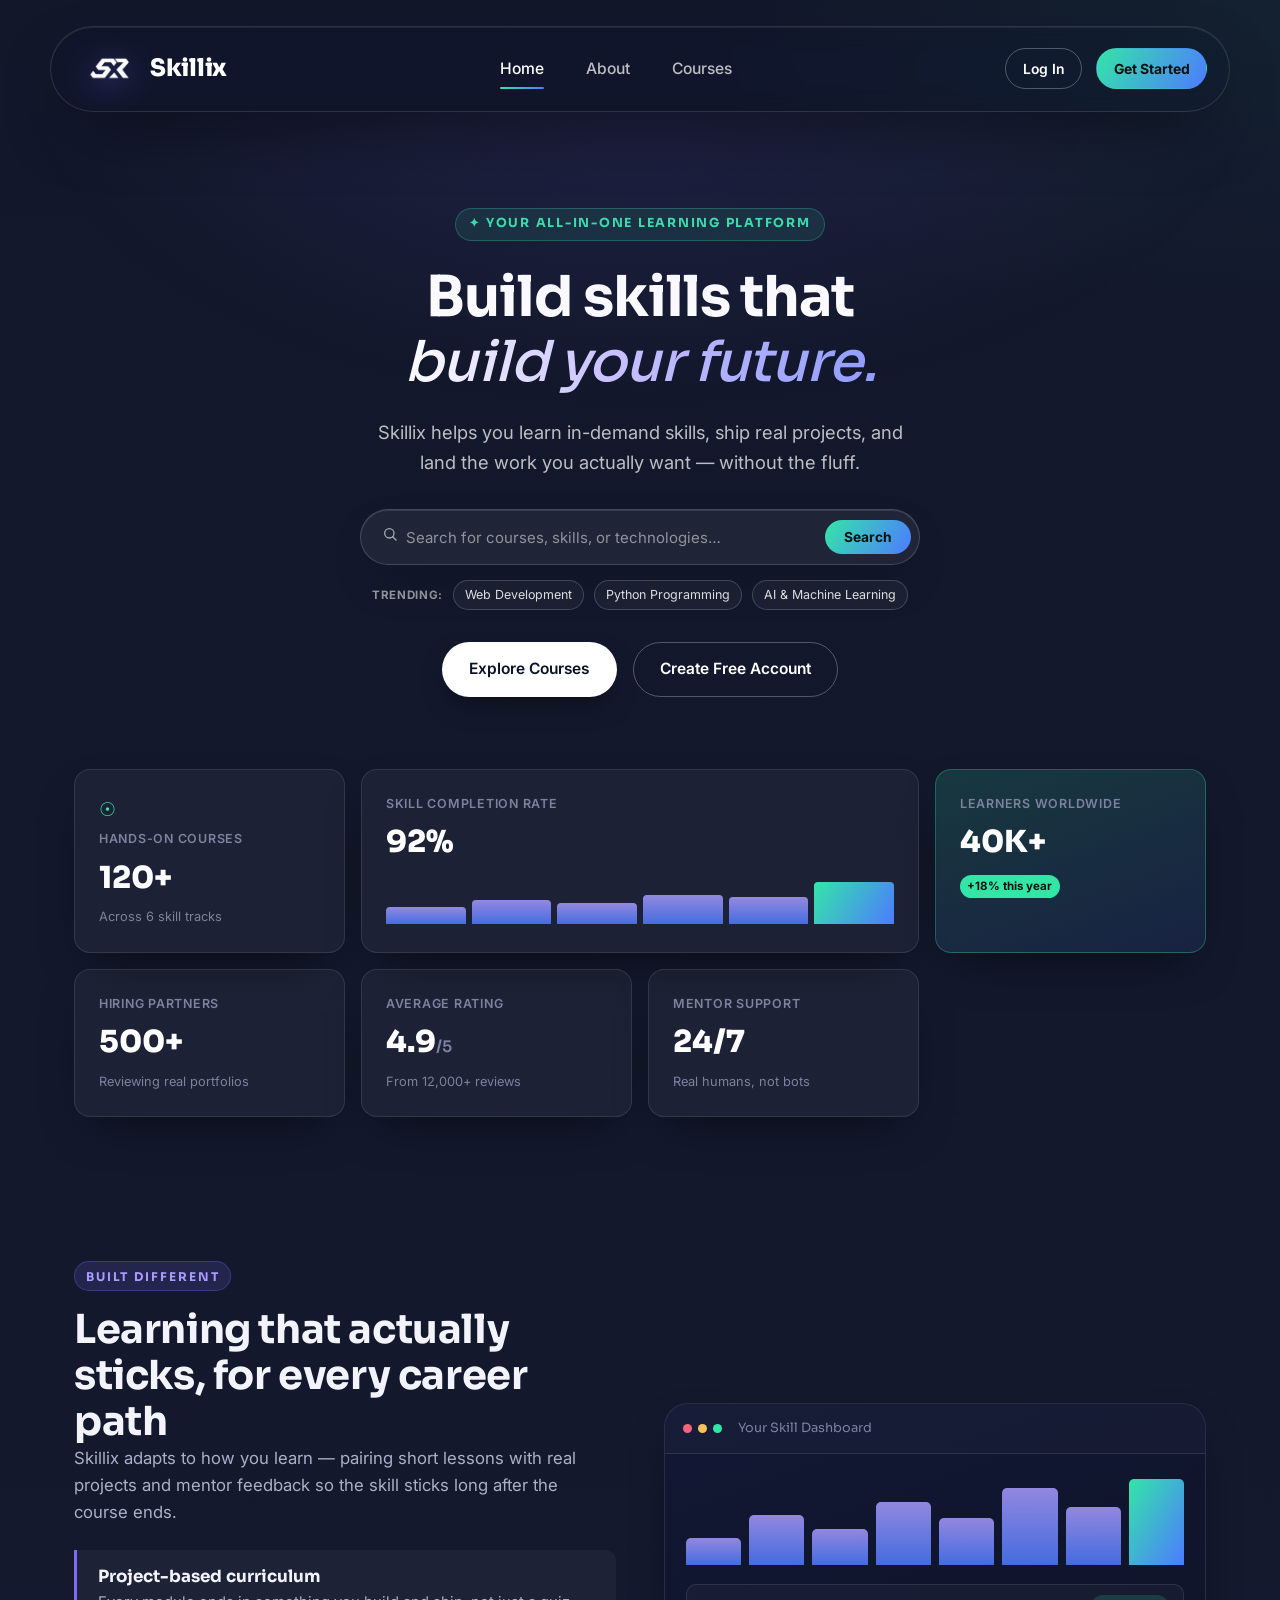
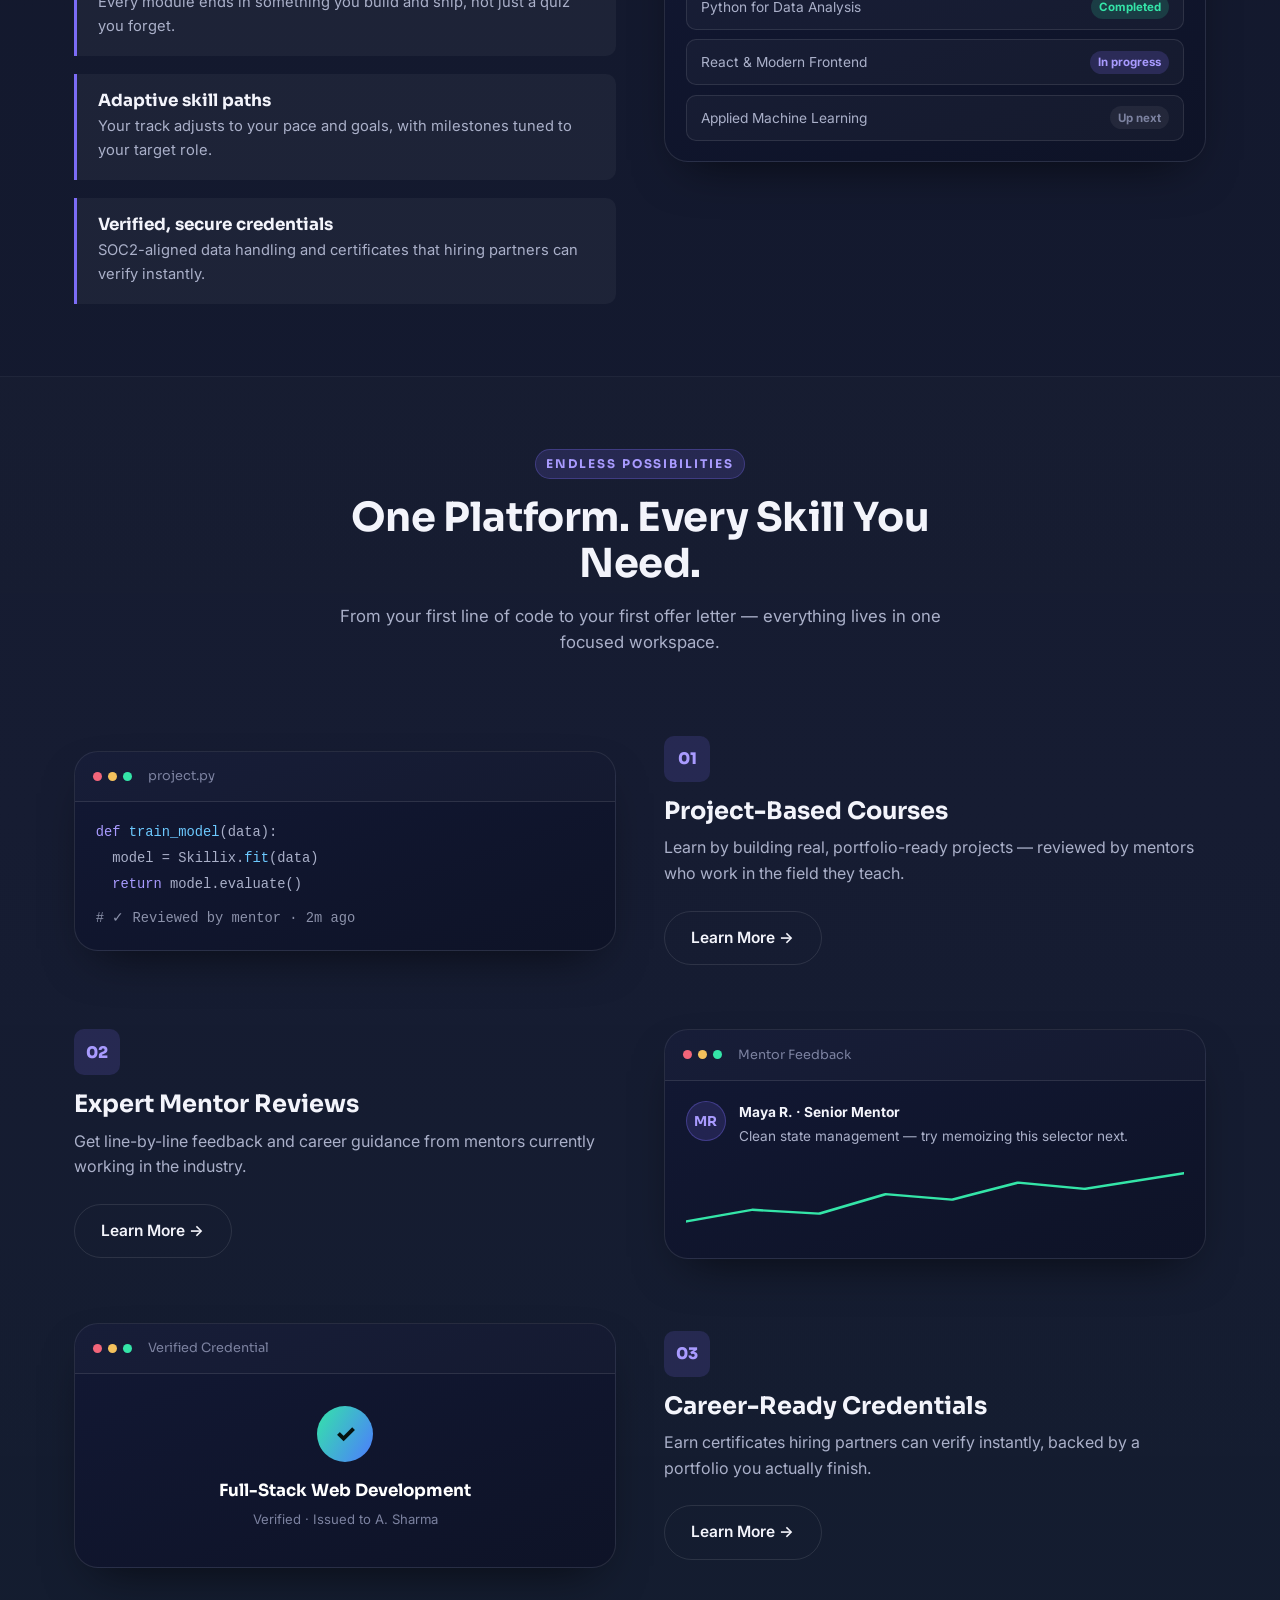
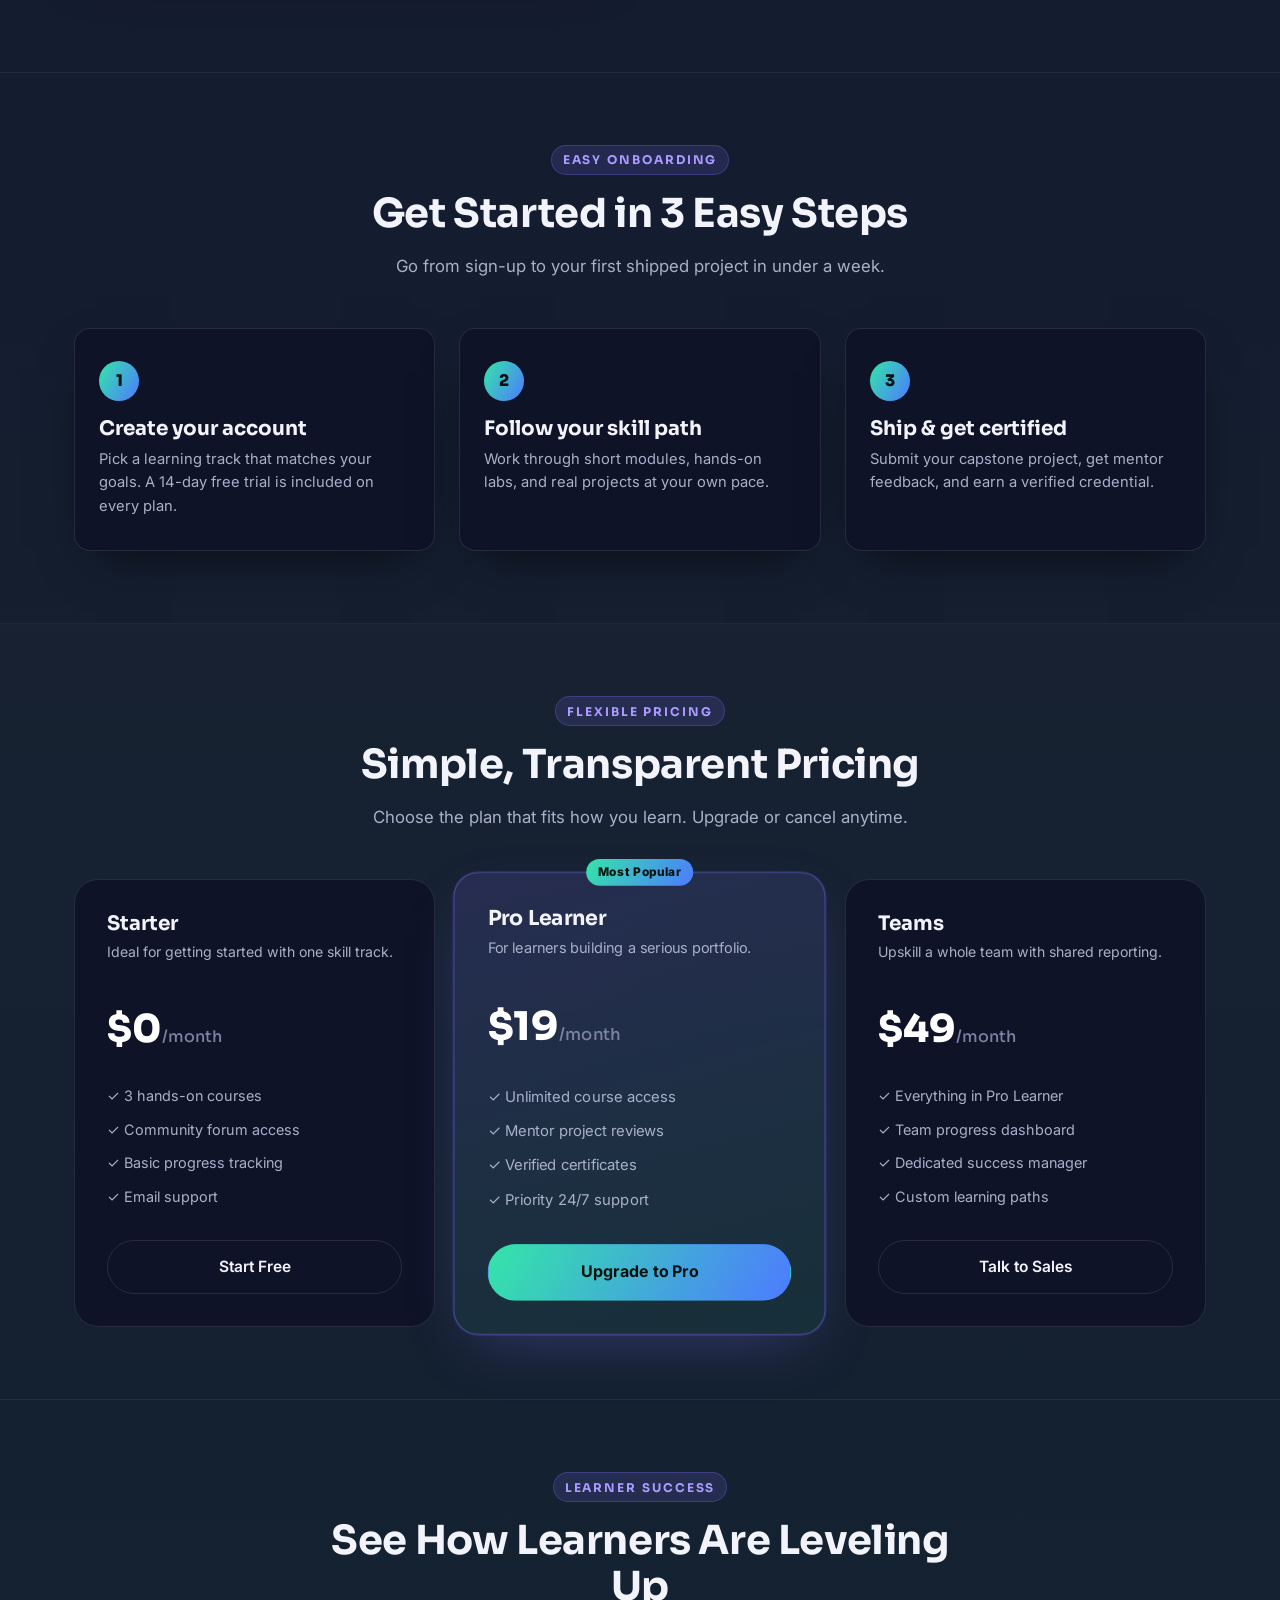
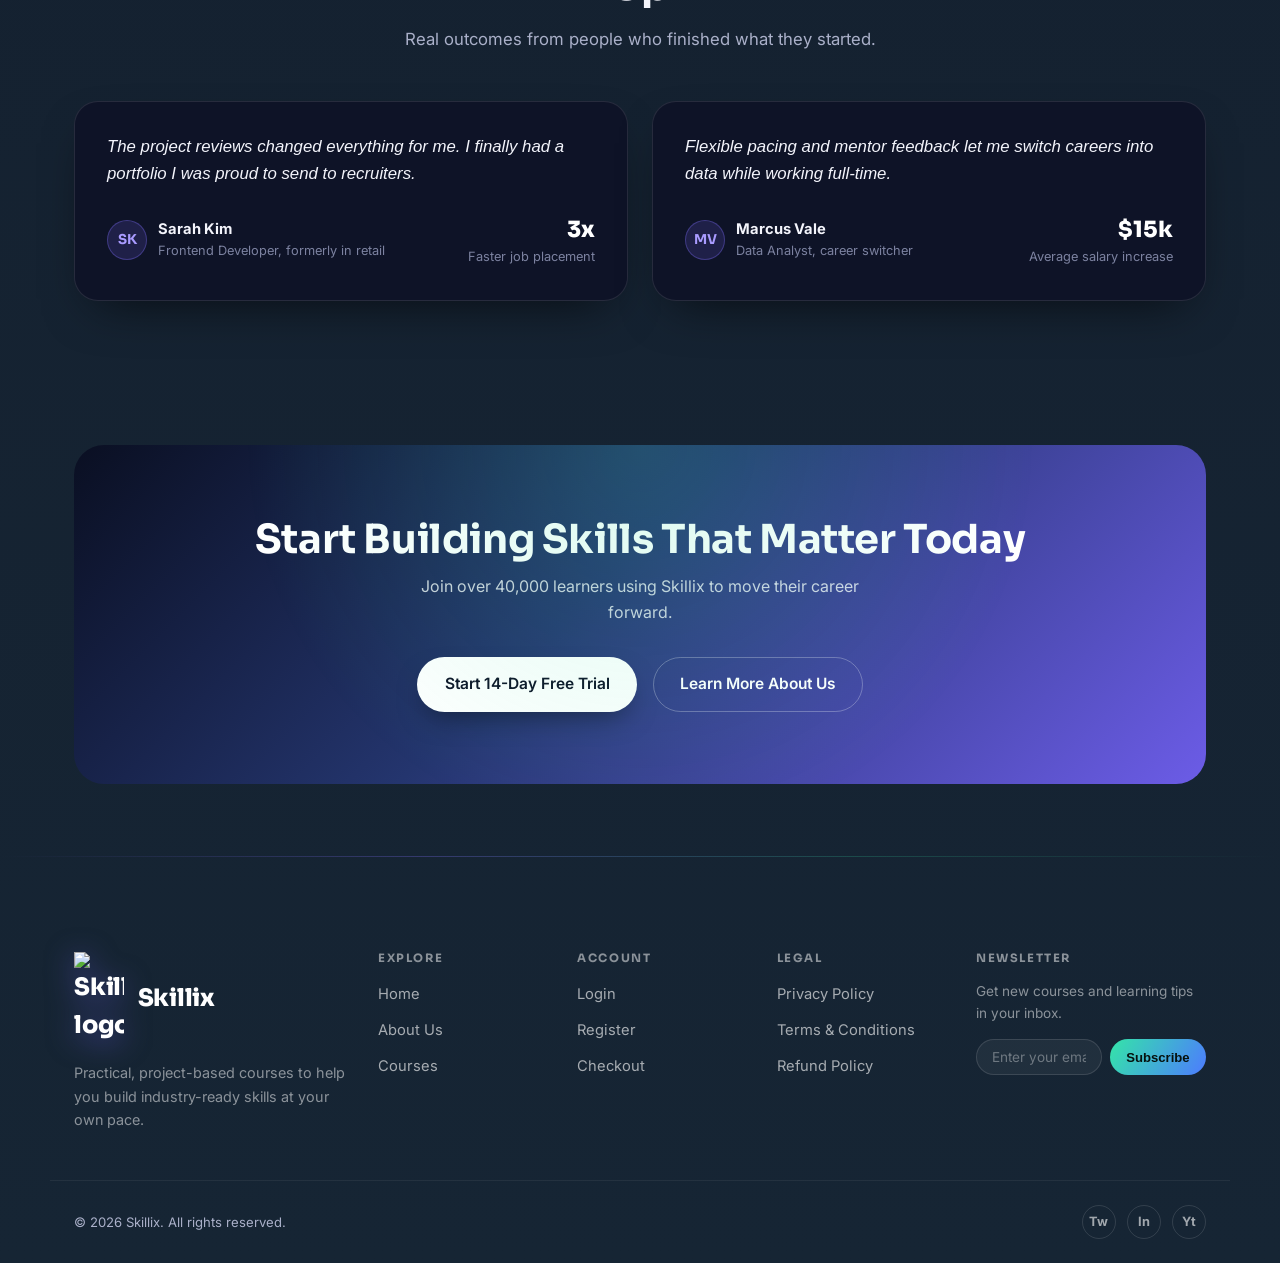
==== commit 6952a3e3: "added new logo" ====
--- a/index.html
+++ b/index.html
@@ -14,7 +14,7 @@
 
   <header class="site-header">
     <div class="container navbar">
-      <a href="index.html" class="brand"><img src="images/logo.svg" alt="Skillix logo"
+      <a href="index.html" class="brand"><img src="images/logo.png" alt="Skillix logo"
           class="brand-mark-img">Skillix</a>
       <input type="checkbox" id="nav-toggle" class="nav-toggle-checkbox">
       <nav class="nav-links" aria-label="Primary">
@@ -437,4 +437,5 @@
 
 </body>
 
-</html>+</html>
+
--- a/css/index.css
+++ b/css/index.css
@@ -230,7 +230,7 @@
   max-width: var(--container-w);
   margin-inline: auto;
   padding: 1.35rem 1.35rem 1.35rem 2.2rem;
-  background: rgba(0, 0, 0, 0.3);
+  background: rgba(0, 0, 0, 0.05);
   border: 1px solid rgba(255, 255, 255, 0.12);
   border-radius: 50px;
   backdrop-filter: blur(10px) saturate(120%);
@@ -253,11 +253,10 @@
 }
 
 .brand-mark-img {
-  width: 46px;
-  height: 46px;
-  border-radius: 14px;
+  width: 50px;
+  height: auto;
   flex: none;
-  box-shadow: 0 8px 20px -6px rgba(108, 92, 231, 0.65);
+  filter: drop-shadow(0 6px 14px rgba(108, 92, 231, 0.55));
   transition: transform 0.4s cubic-bezier(0.4, 0, 0.2, 1);
 }
 
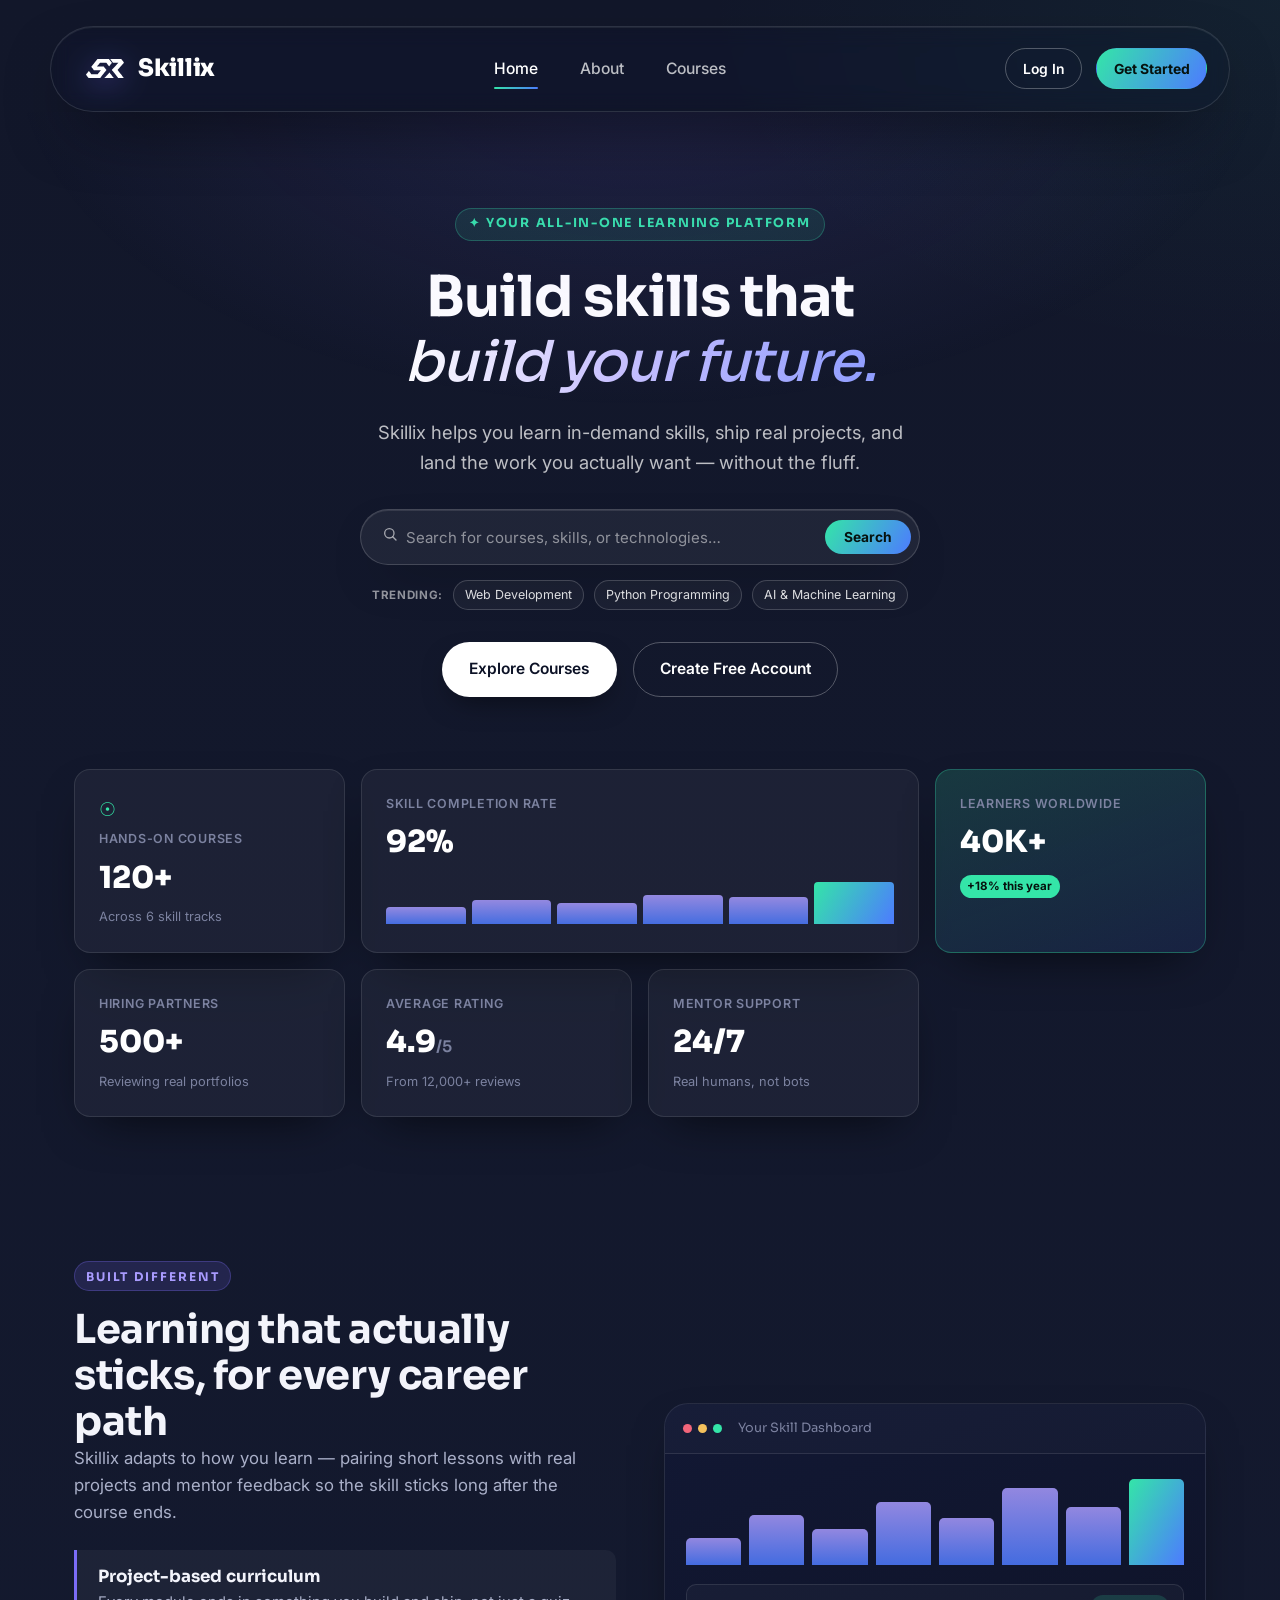
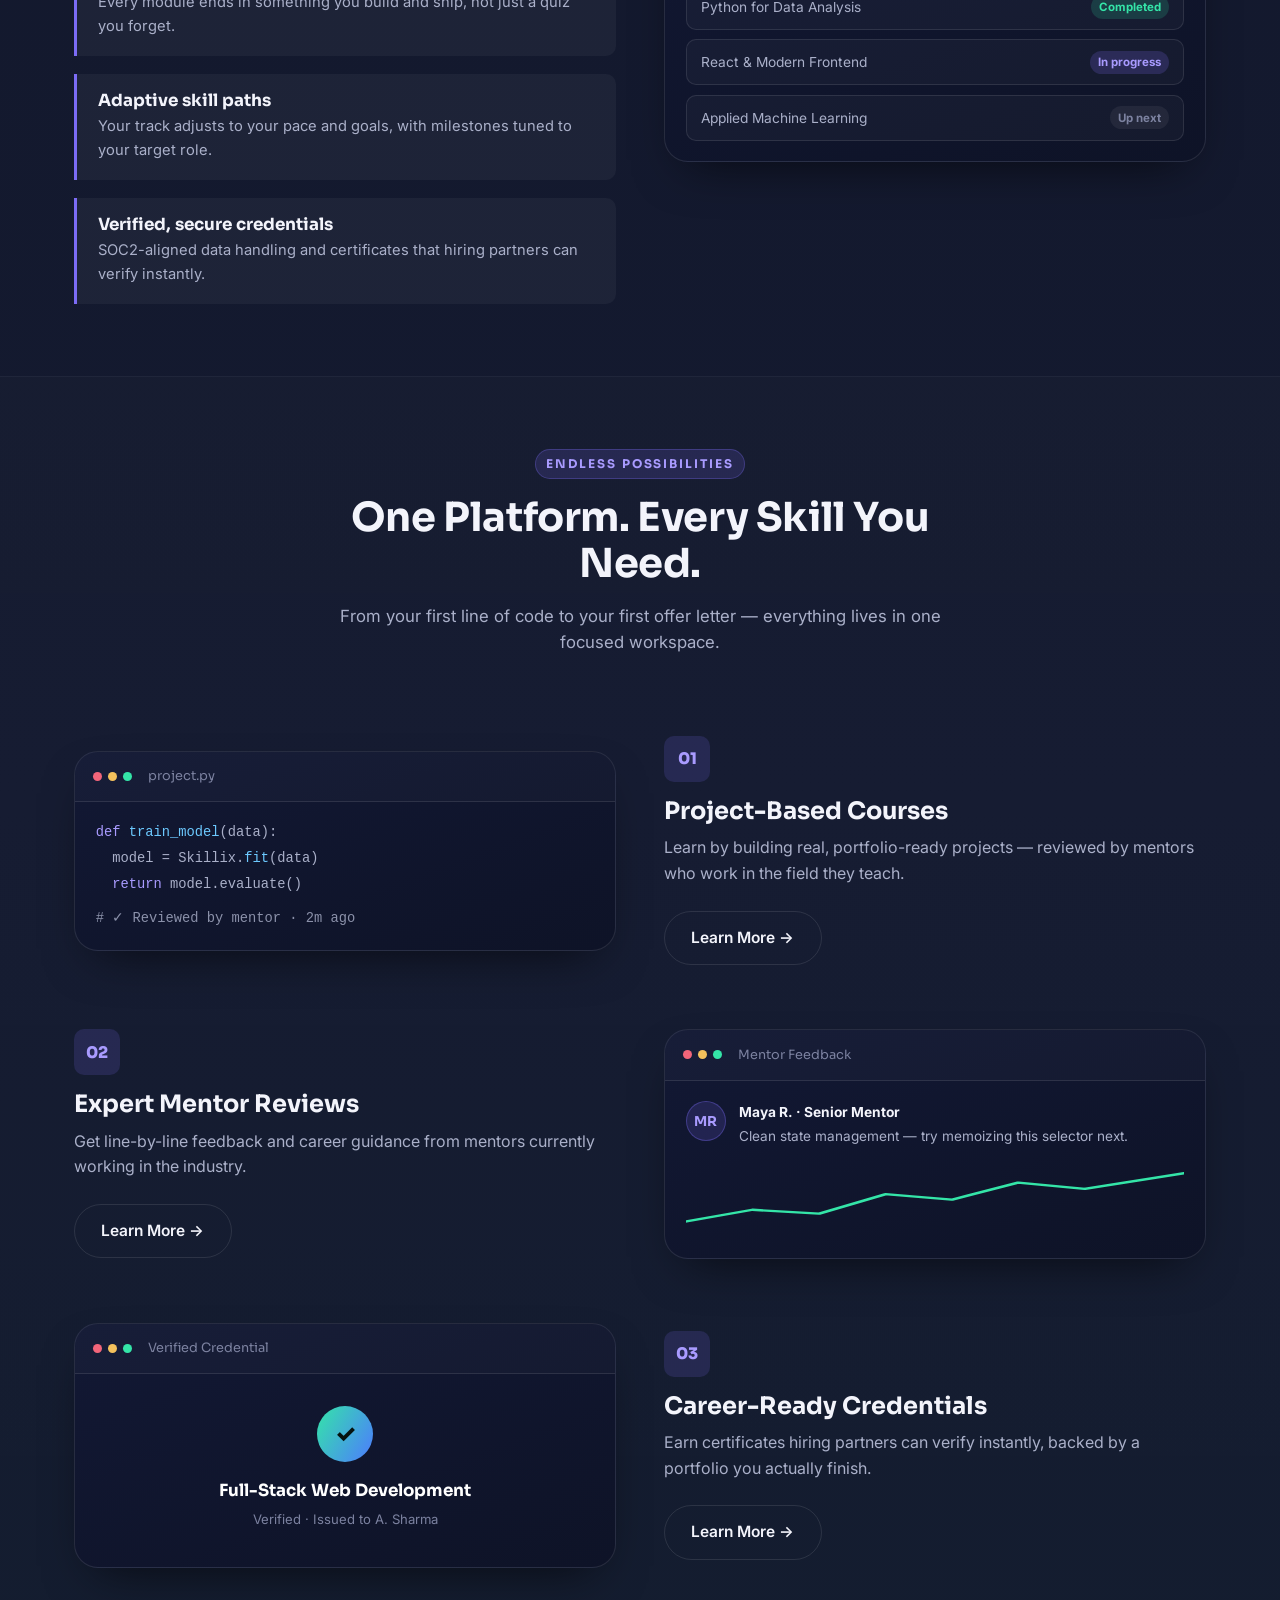
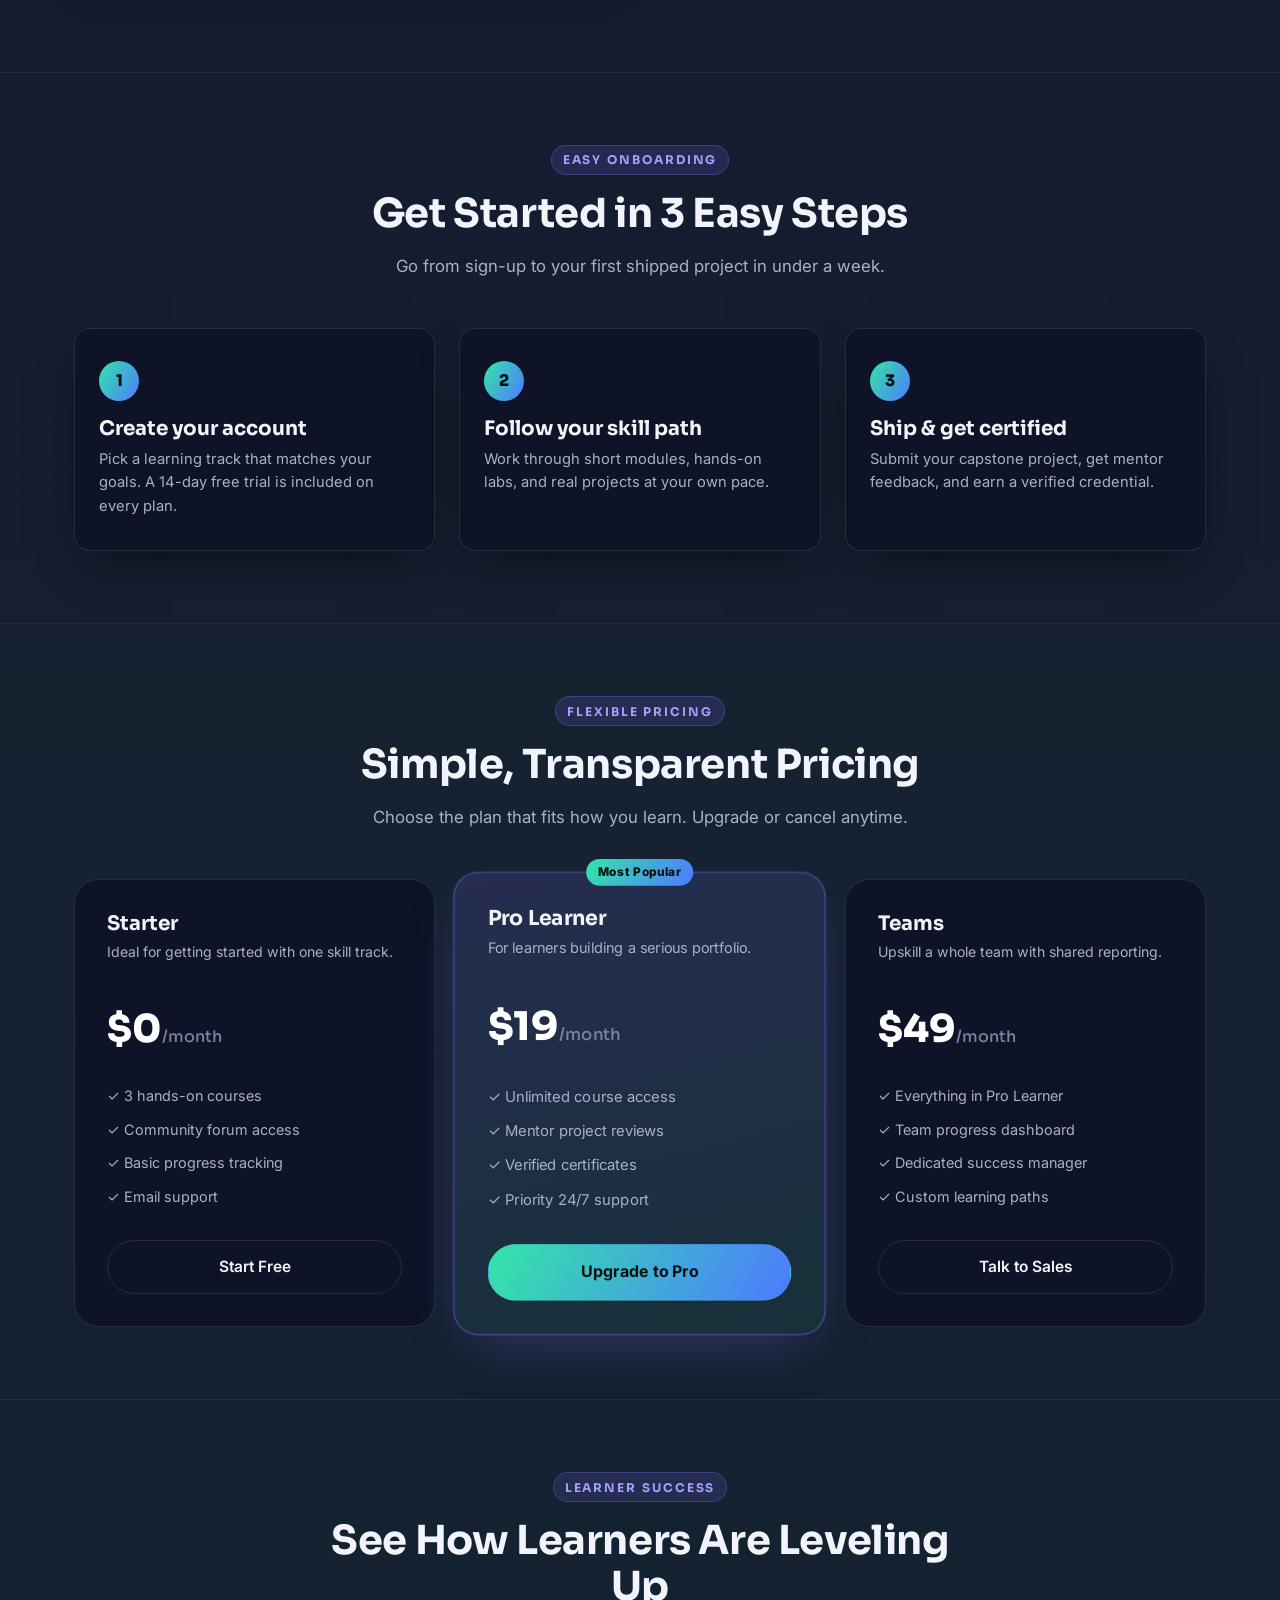
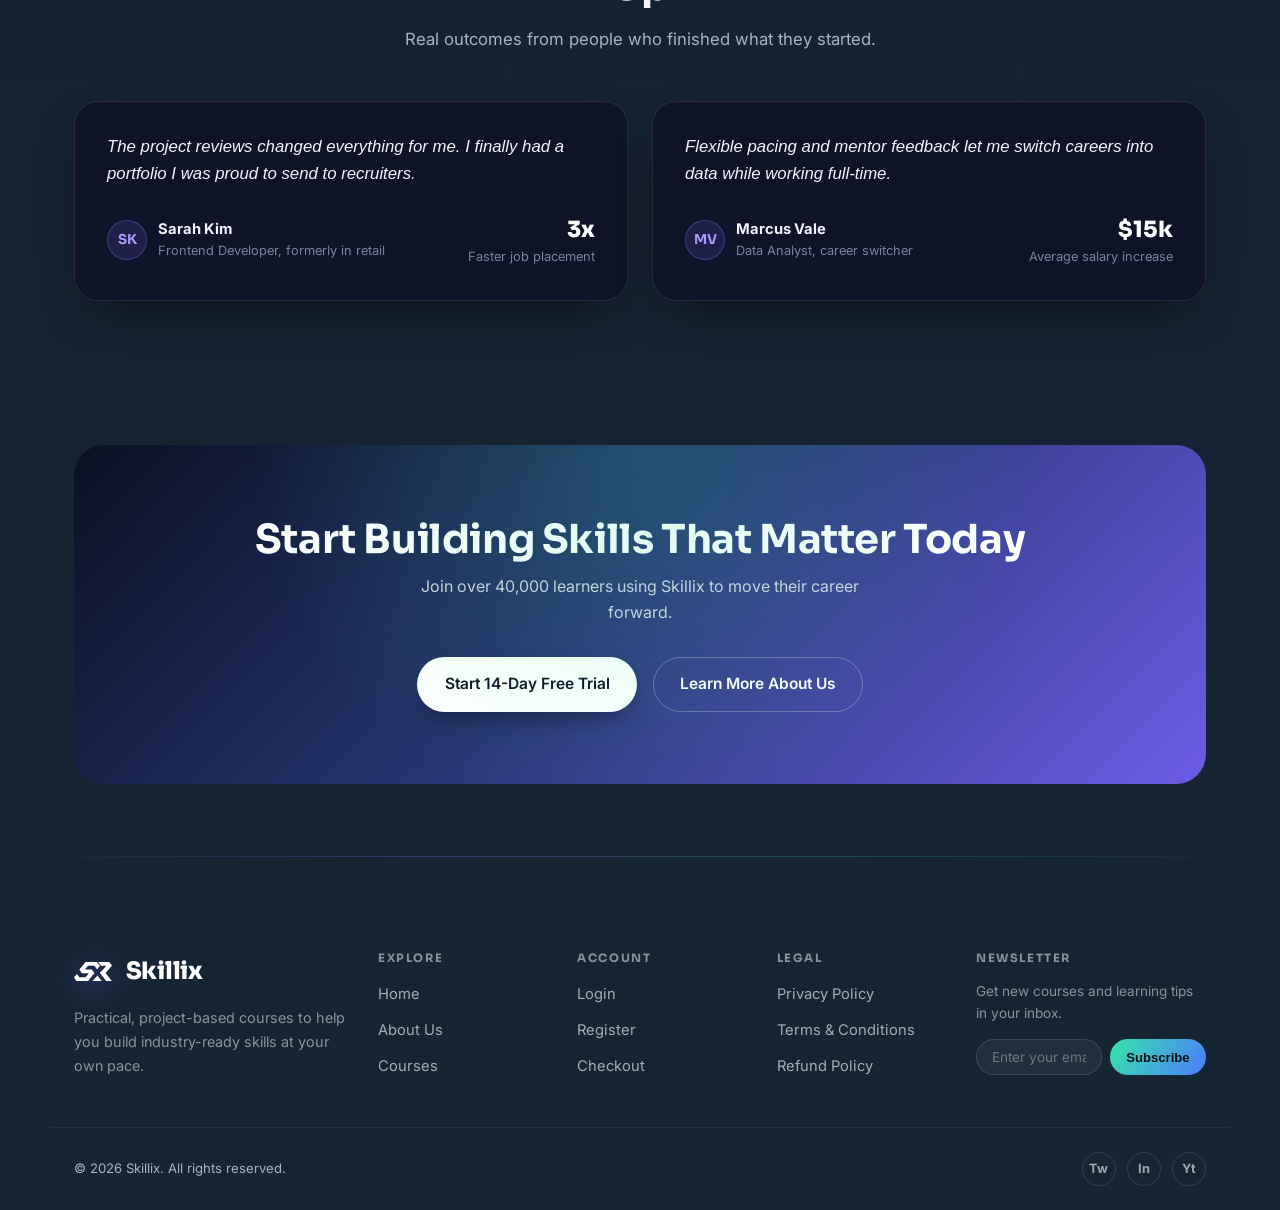
==== commit 9f01d584: "solve the glich while opening the pages" ====
--- a/index.html
+++ b/index.html
@@ -14,7 +14,7 @@
 
   <header class="site-header">
     <div class="container navbar">
-      <a href="index.html" class="brand"><img src="images/logo.png" alt="Skillix logo"
+      <a href="index.html" class="brand"><img src="images/logo.svg" alt="Skillix logo"
           class="brand-mark-img">Skillix</a>
       <input type="checkbox" id="nav-toggle" class="nav-toggle-checkbox">
       <nav class="nav-links" aria-label="Primary">
--- a/css/index.css
+++ b/css/index.css
@@ -253,7 +253,7 @@
 }
 
 .brand-mark-img {
-  width: 50px;
+  width: 38px;
   height: auto;
   flex: none;
   filter: drop-shadow(0 6px 14px rgba(108, 92, 231, 0.55));
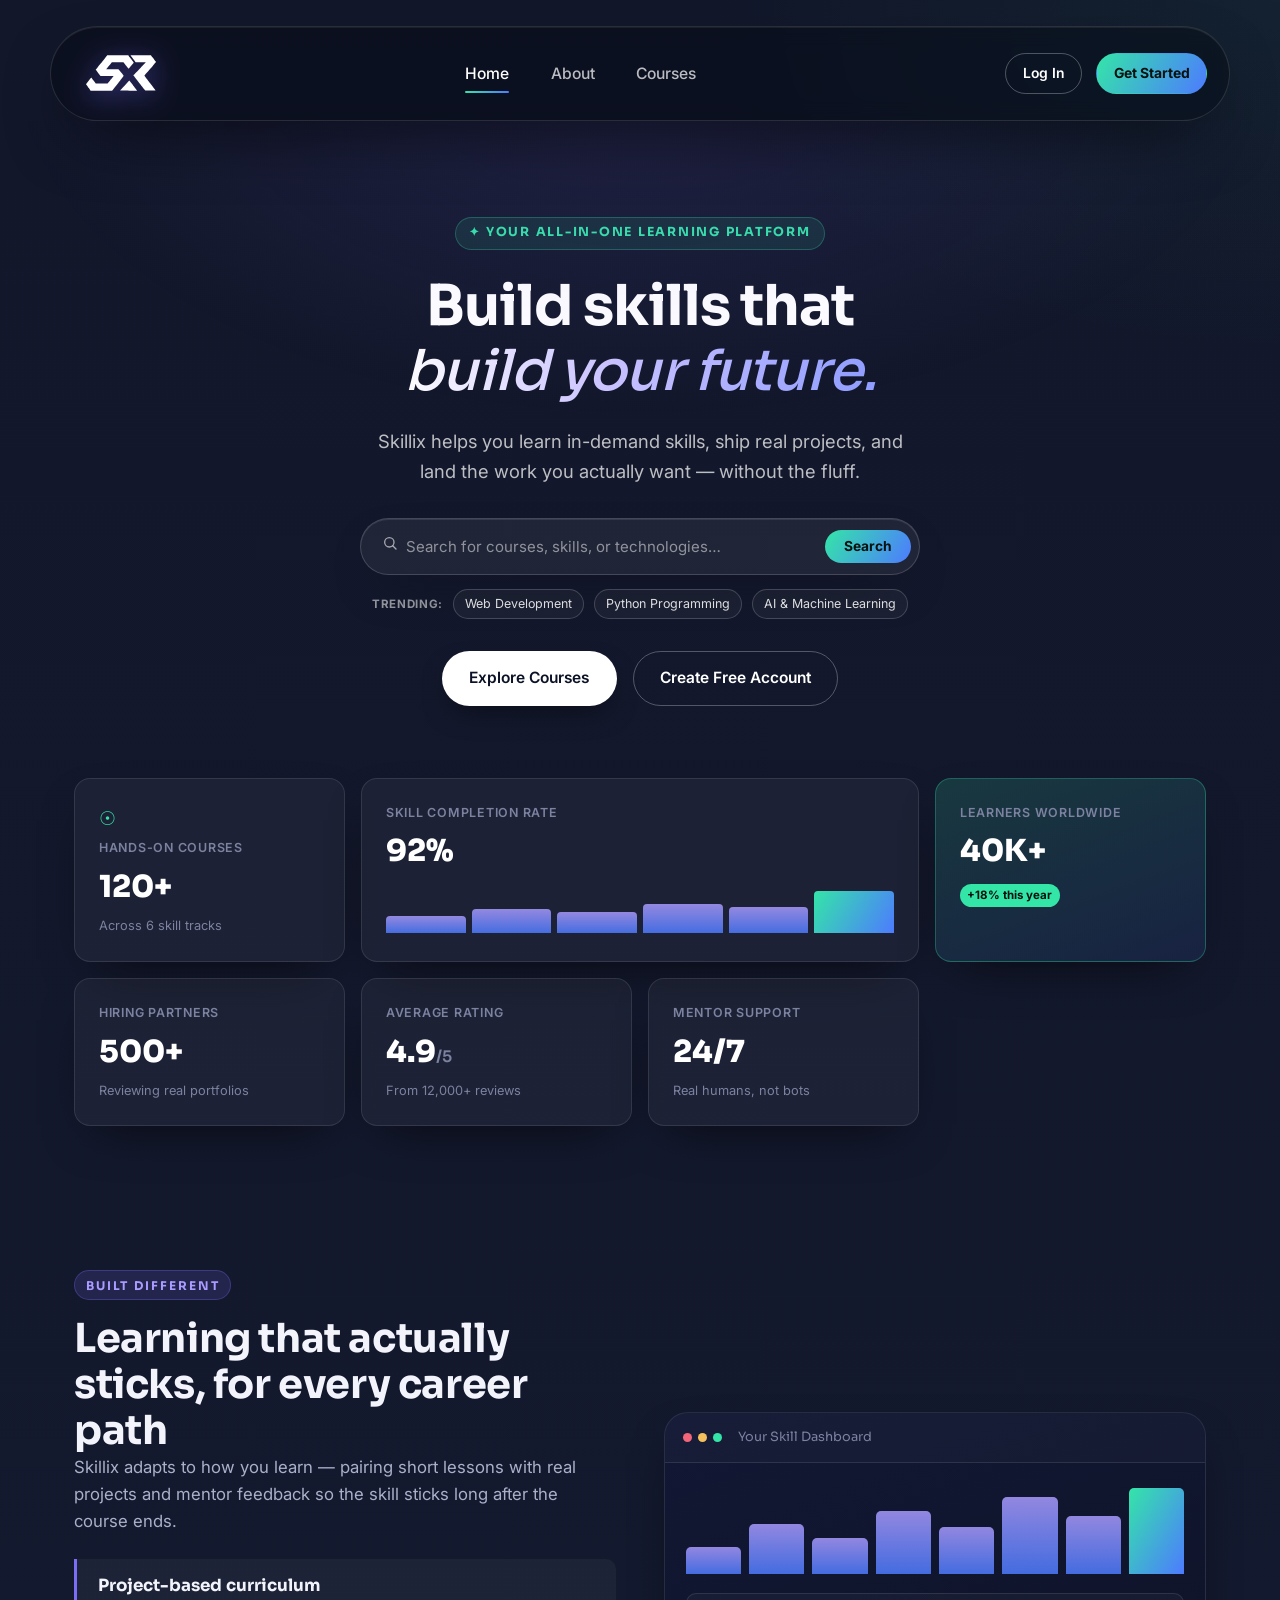
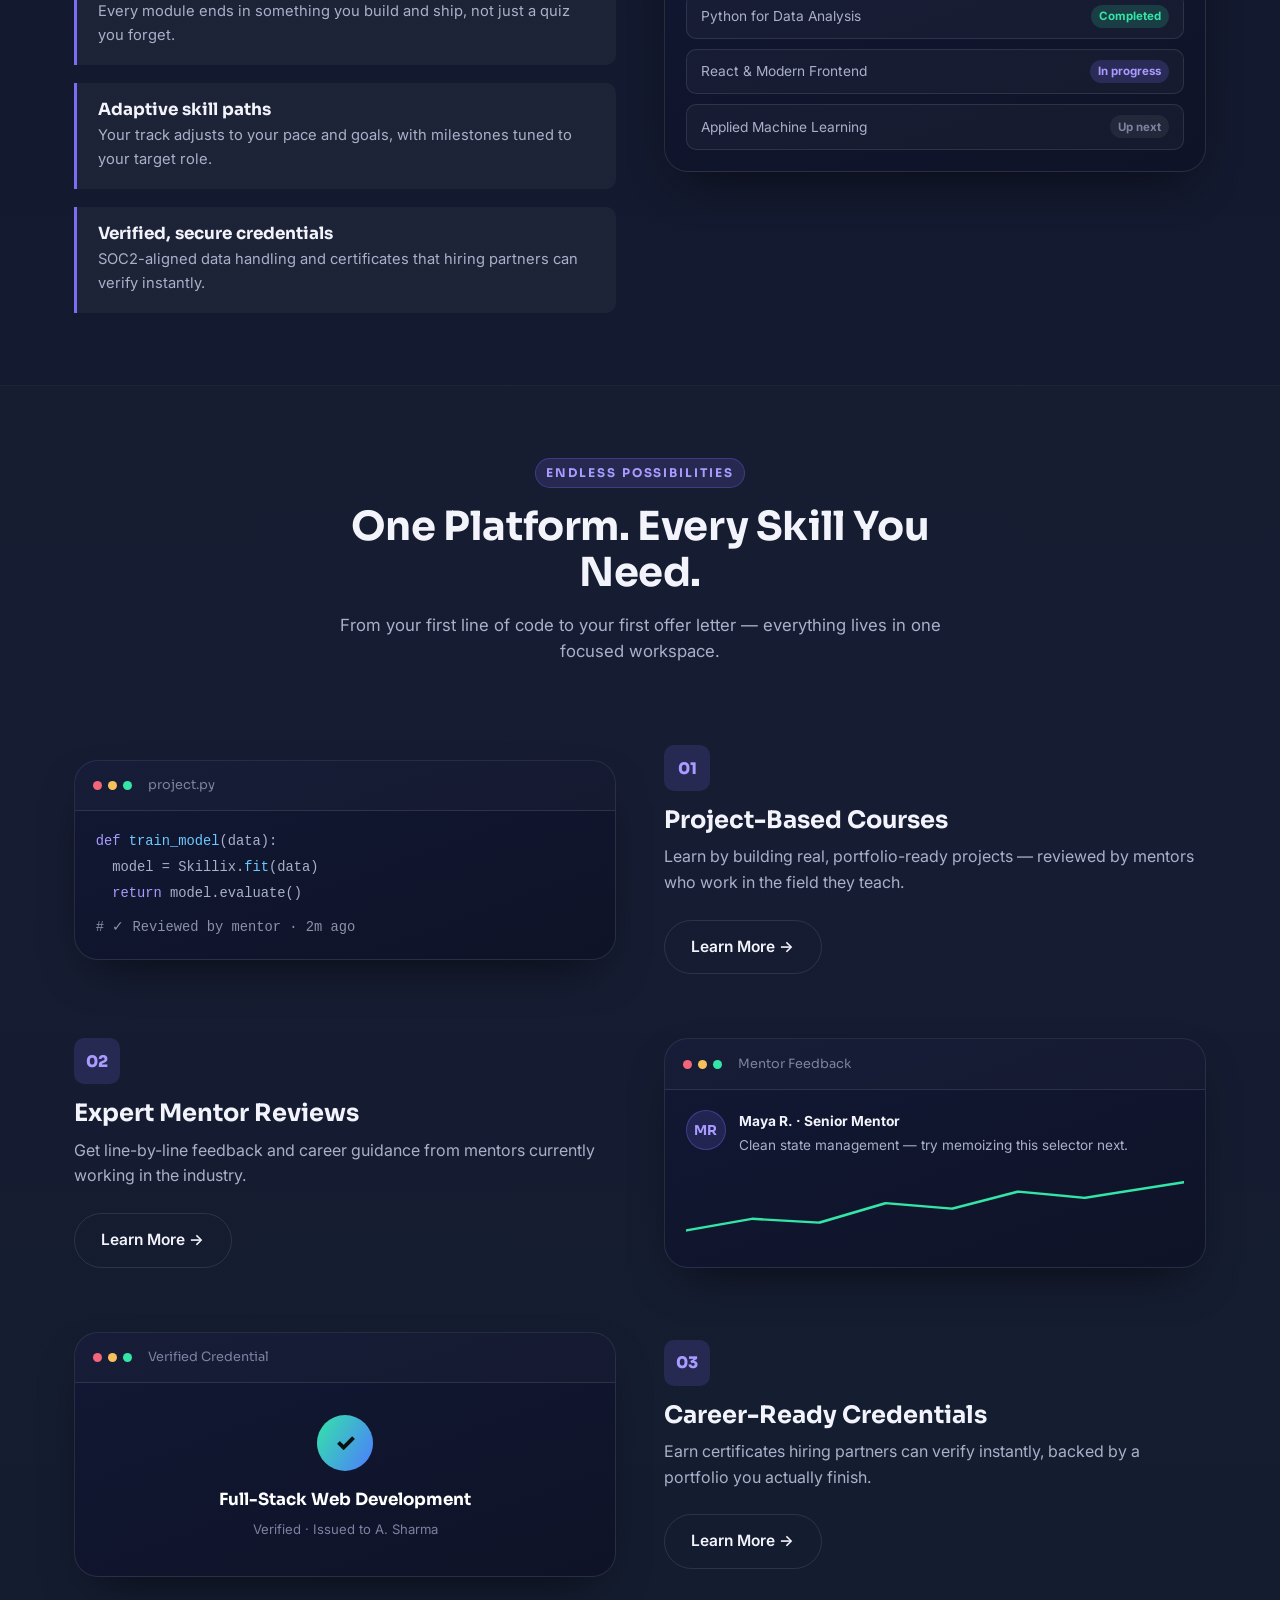
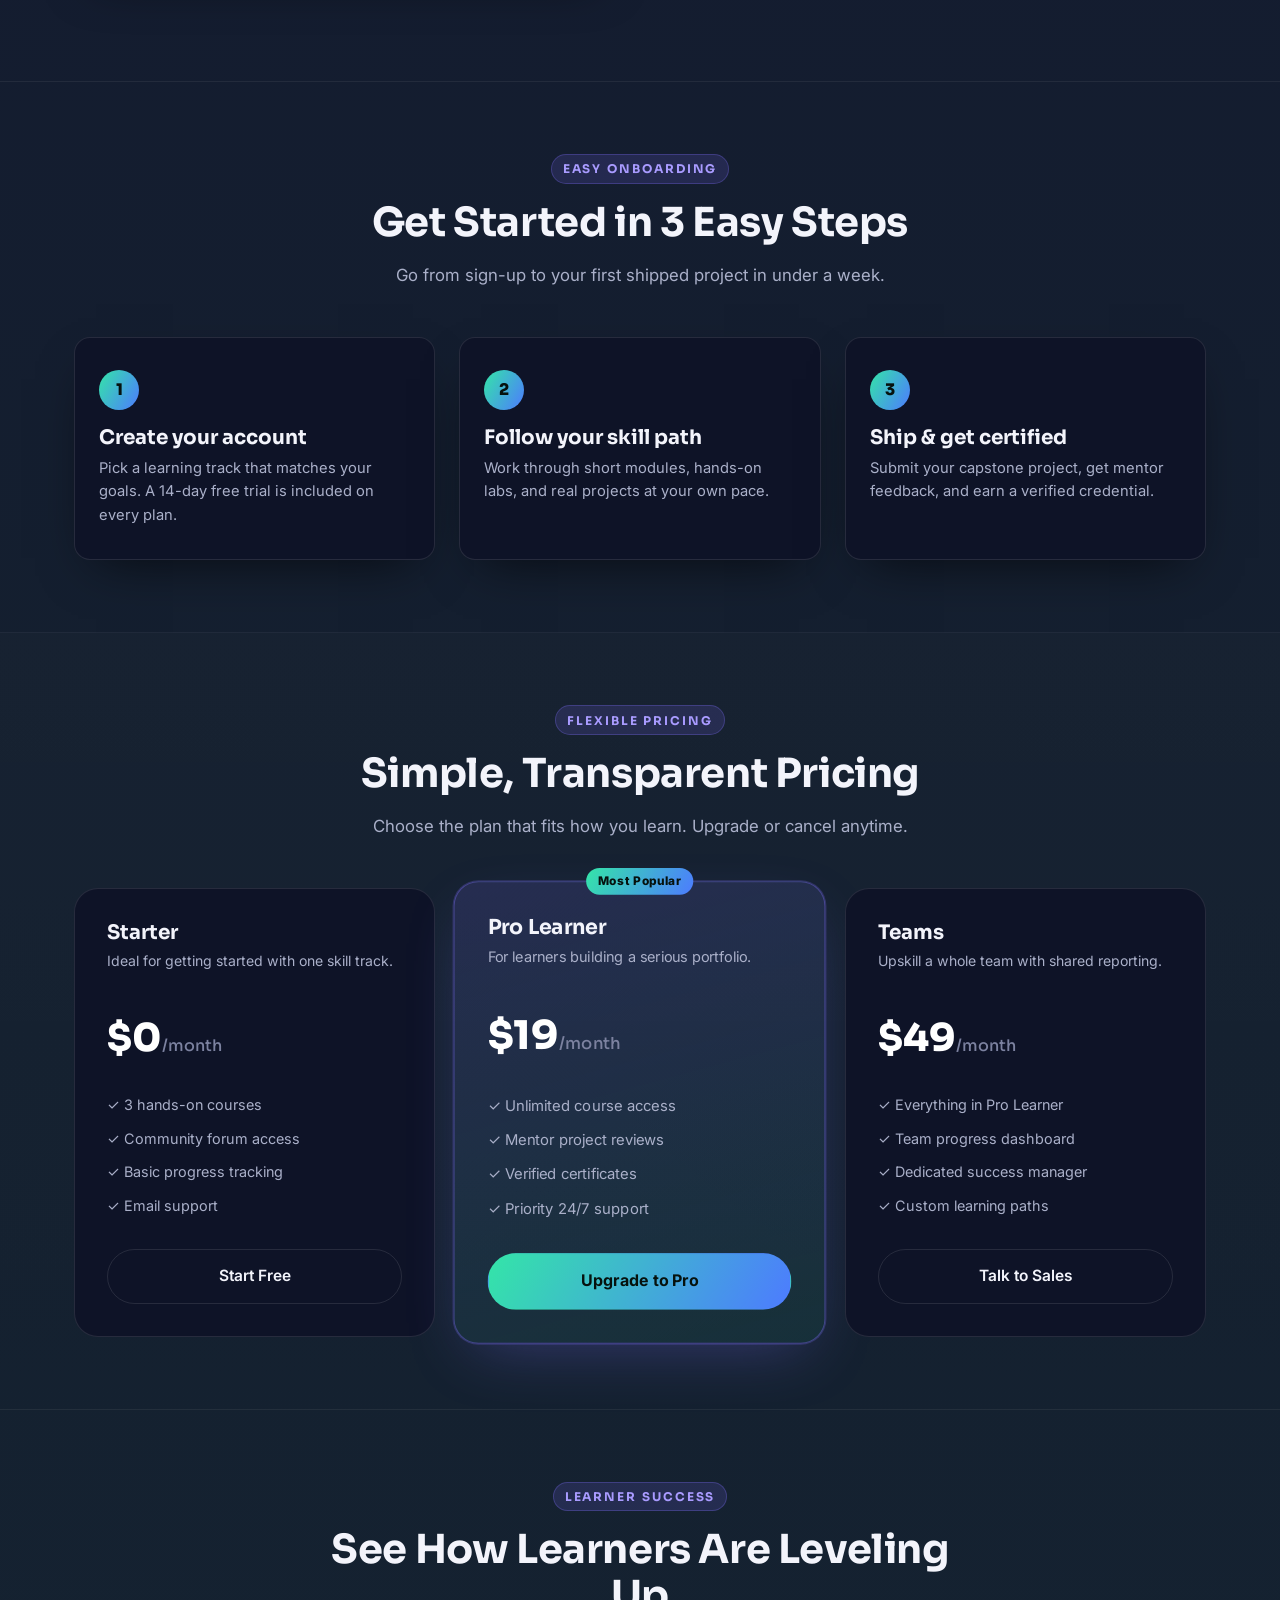
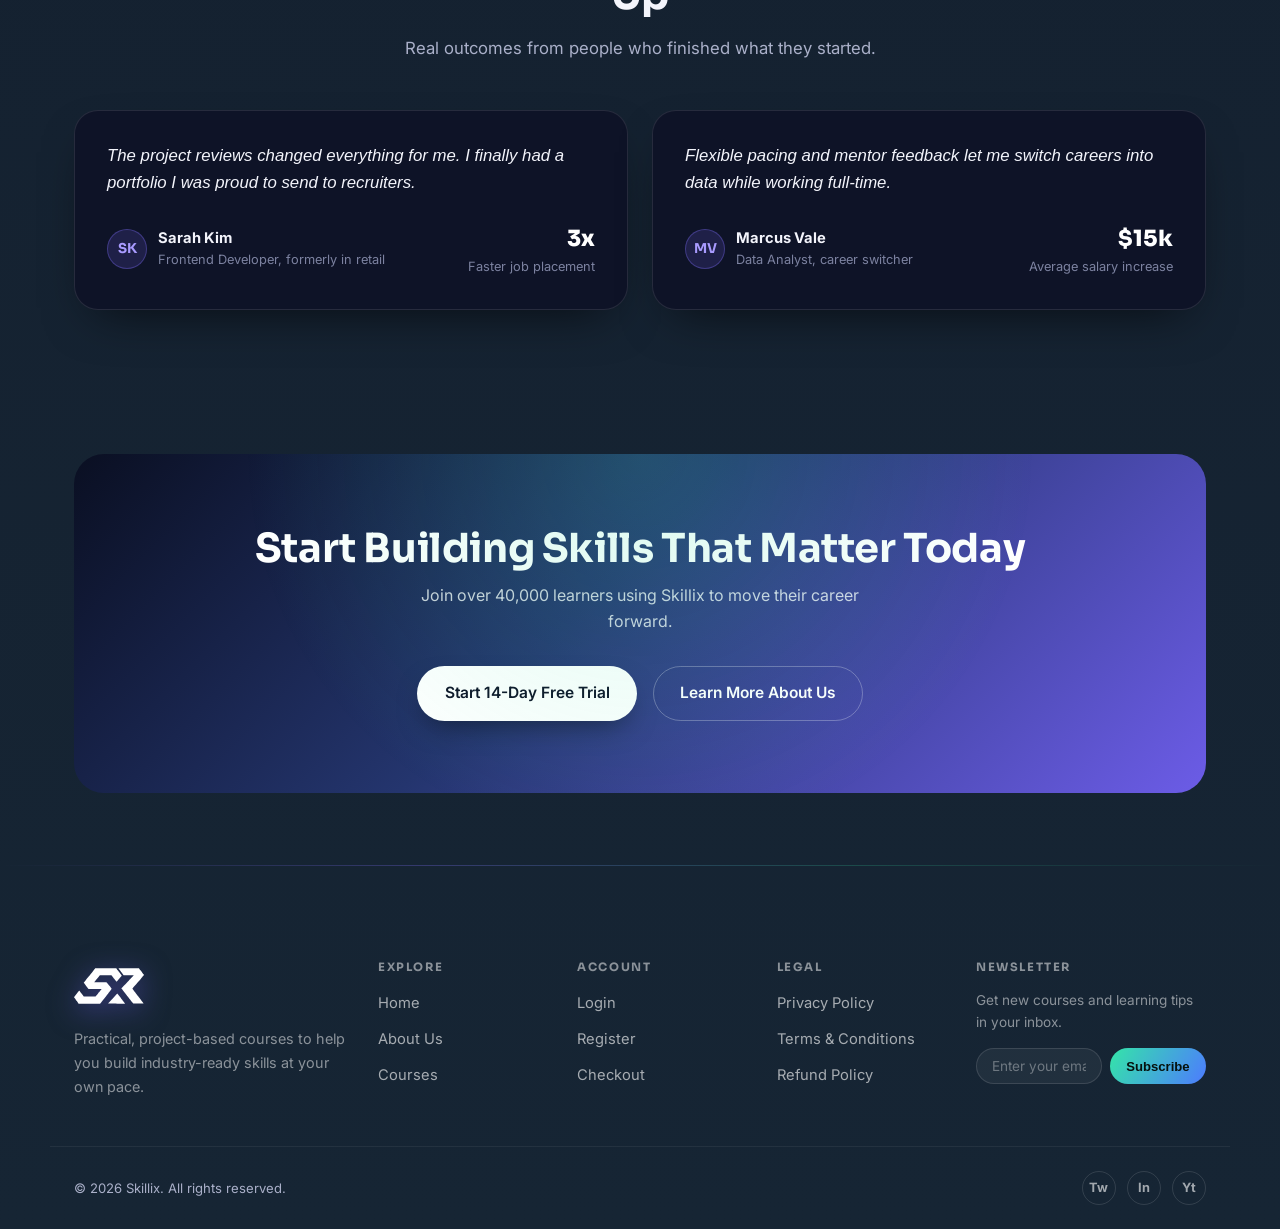
==== commit b3ace045: "fixed logo glich" ====
--- a/index.html
+++ b/index.html
@@ -15,7 +15,7 @@
   <header class="site-header">
     <div class="container navbar">
       <a href="index.html" class="brand"><img src="images/logo.svg" alt="Skillix logo"
-          class="brand-mark-img">Skillix</a>
+          class="brand-mark-img"></a>
       <input type="checkbox" id="nav-toggle" class="nav-toggle-checkbox">
       <nav class="nav-links" aria-label="Primary">
         <a href="index.html" class="is-active">Home</a>
@@ -388,7 +388,7 @@
     <div class="container footer-grid">
       <div class="footer-brand">
         <a href="index.html" class="brand"><img src="images/logo.svg" alt="Skillix logo"
-            class="brand-mark-img">Skillix</a>
+            class="brand-mark-img"></a>
         <p>Practical, project-based courses to help you build industry-ready skills at your own pace.</p>
       </div>
       <div class="footer-col">
@@ -438,4 +438,3 @@
 </body>
 
 </html>
-
--- a/css/index.css
+++ b/css/index.css
@@ -230,7 +230,7 @@
   max-width: var(--container-w);
   margin-inline: auto;
   padding: 1.35rem 1.35rem 1.35rem 2.2rem;
-  background: rgba(0, 0, 0, 0.05);
+  background: rgba(0, 0, 0, 0.3);
   border: 1px solid rgba(255, 255, 255, 0.12);
   border-radius: 50px;
   backdrop-filter: blur(10px) saturate(120%);
@@ -253,8 +253,8 @@
 }
 
 .brand-mark-img {
-  width: 38px;
-  height: auto;
+  width: 70px;
+  height: 50px;
   flex: none;
   filter: drop-shadow(0 6px 14px rgba(108, 92, 231, 0.55));
   transition: transform 0.4s cubic-bezier(0.4, 0, 0.2, 1);
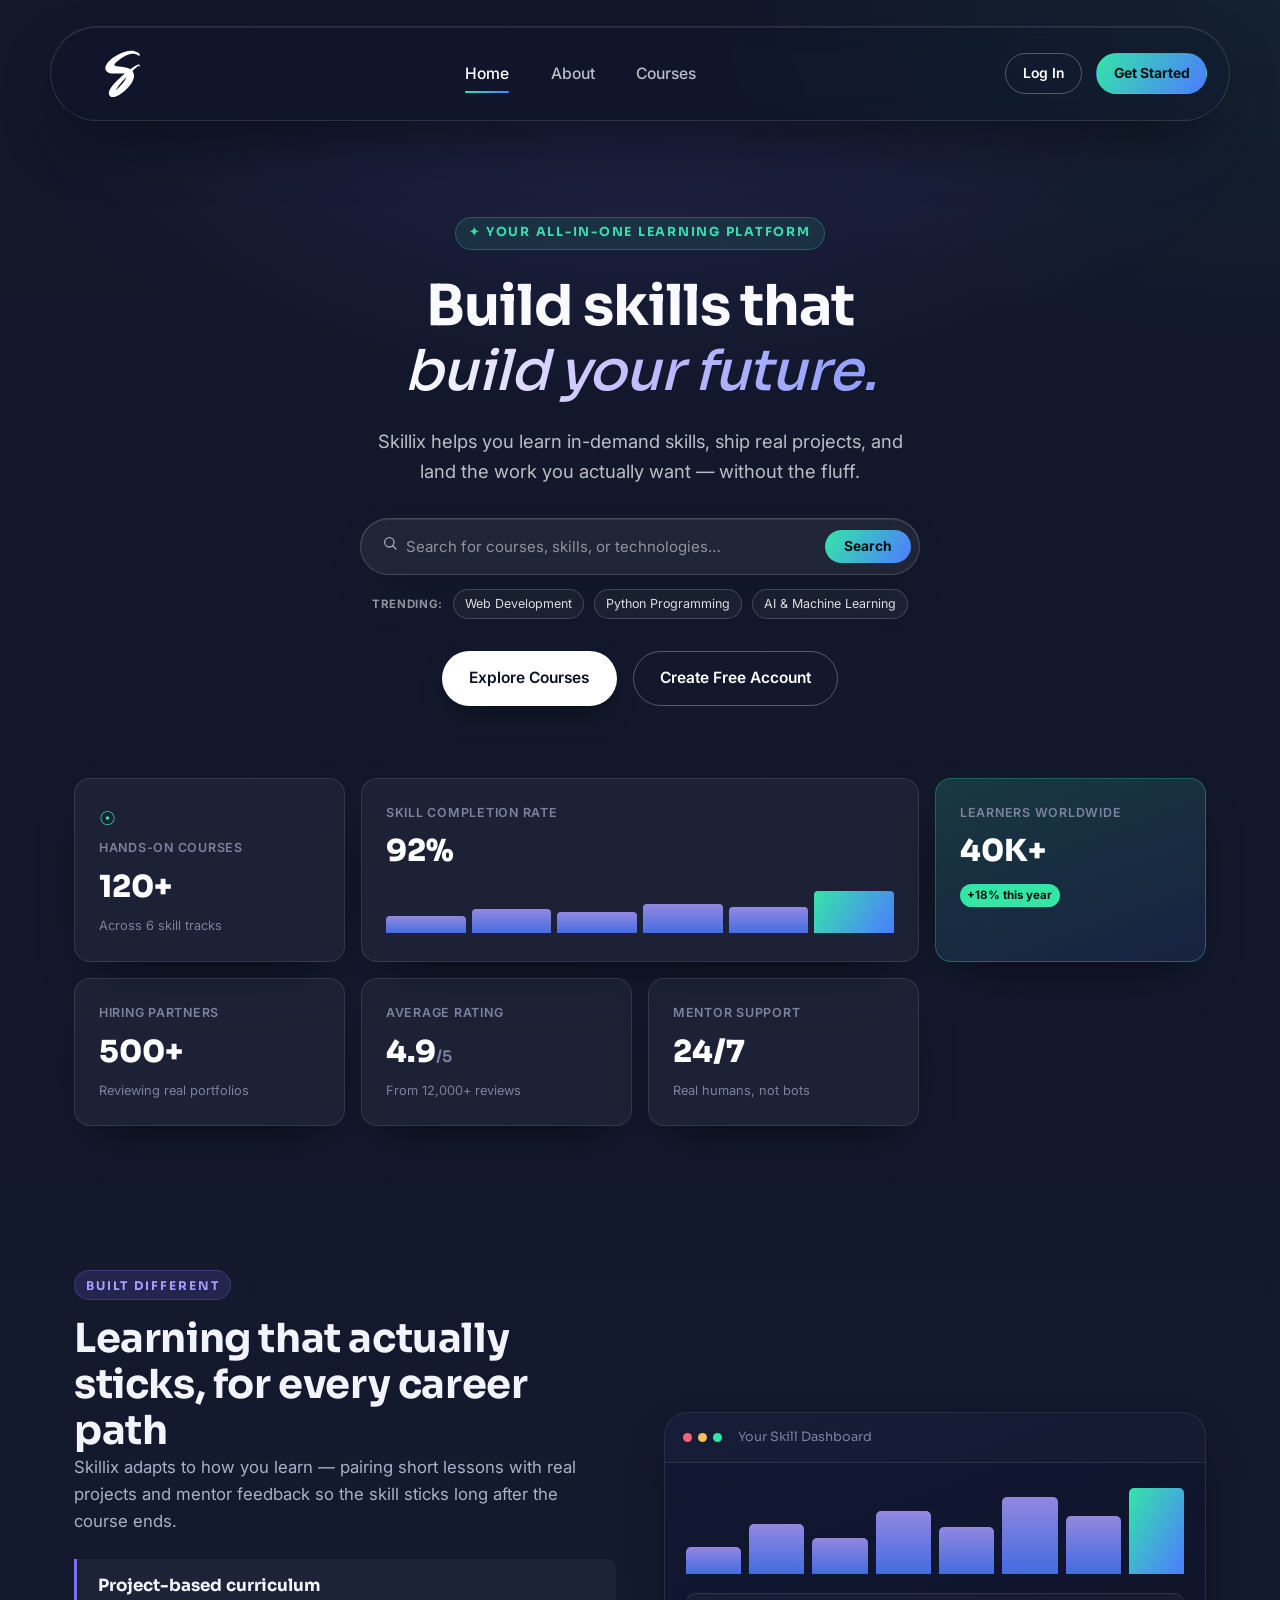
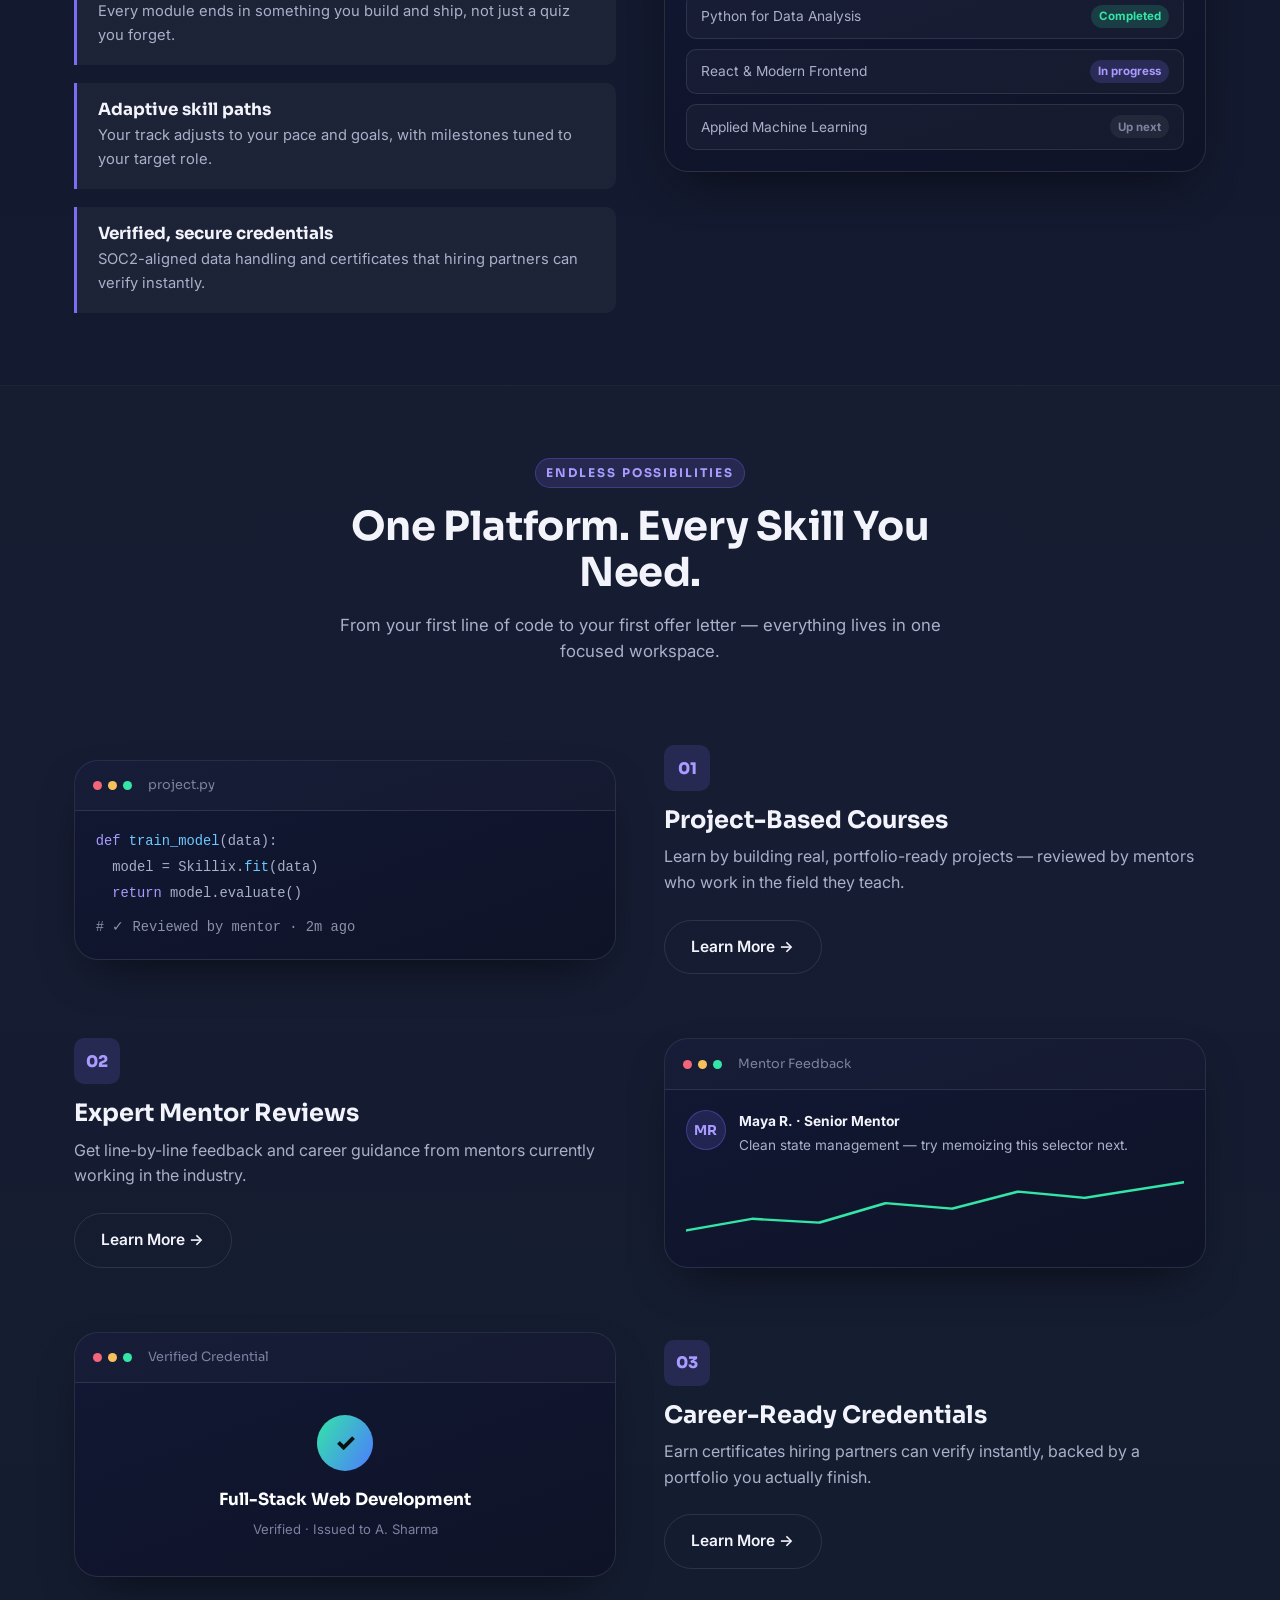
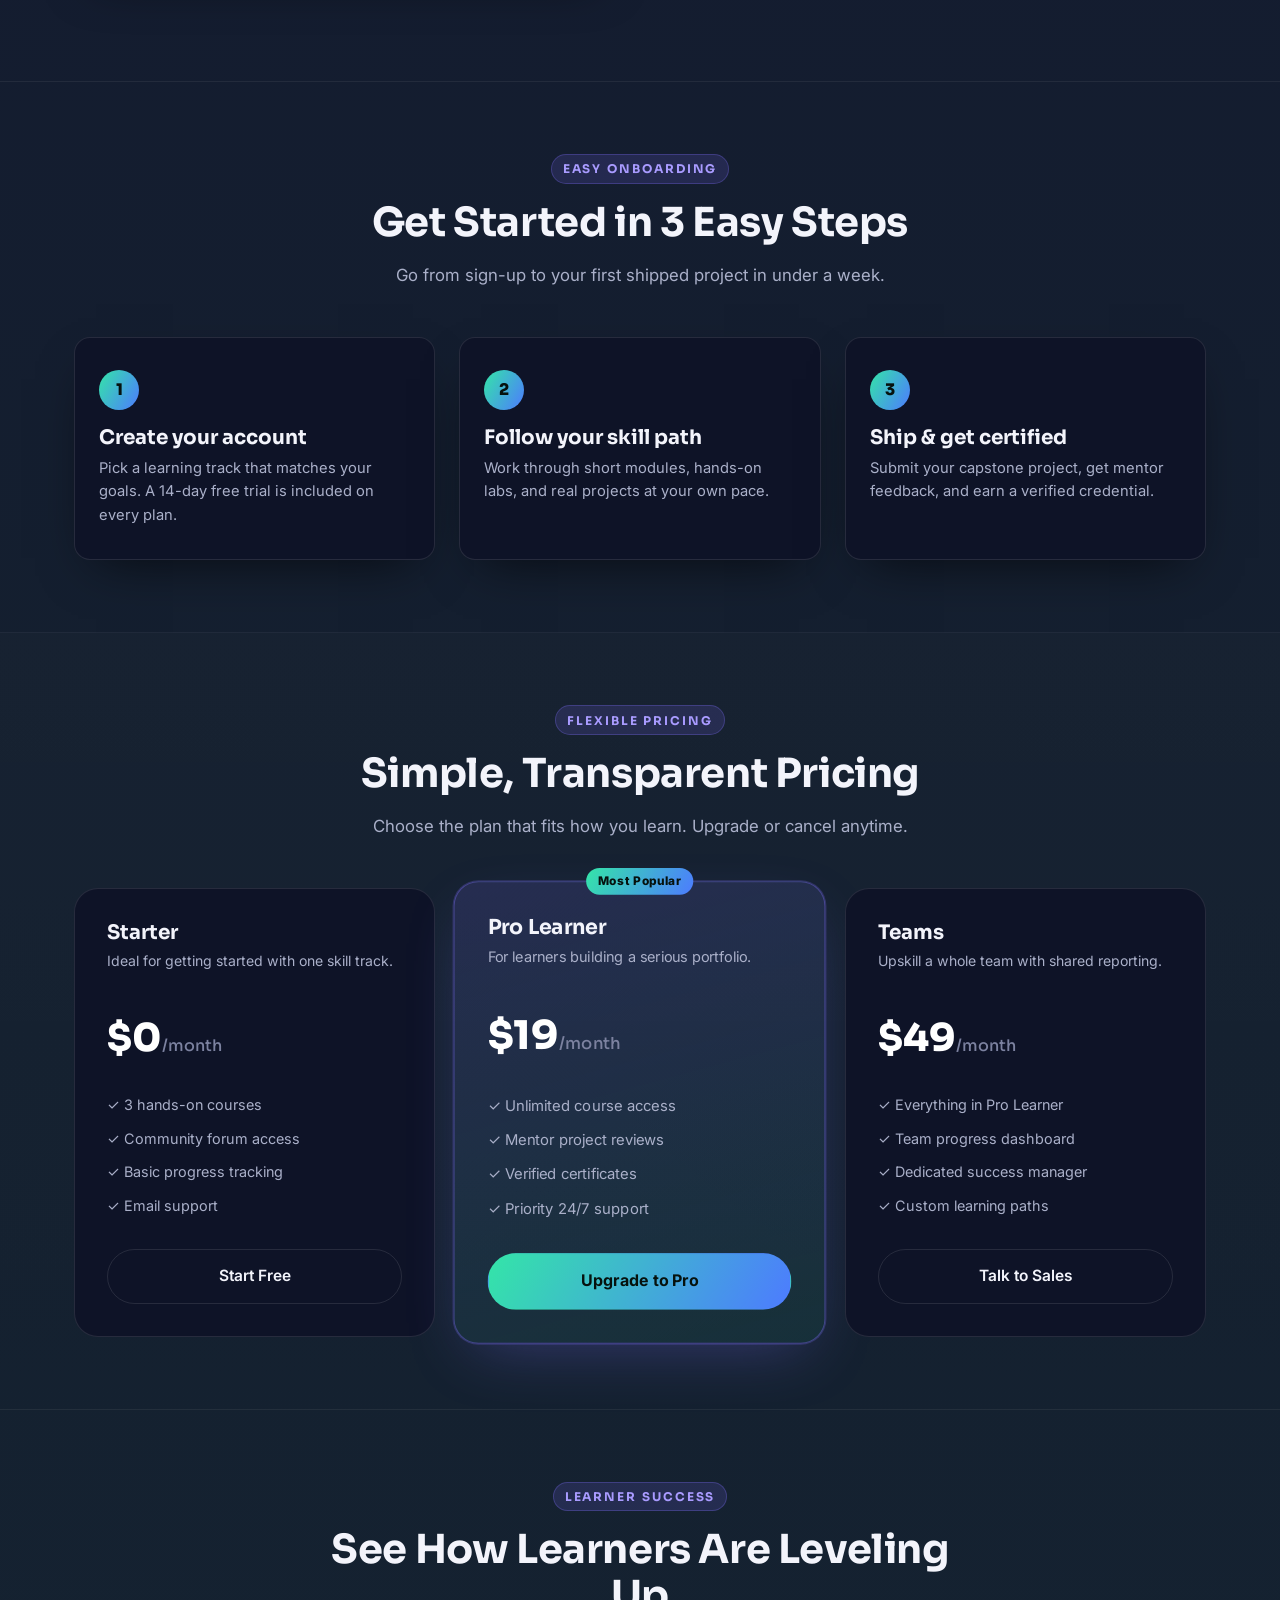
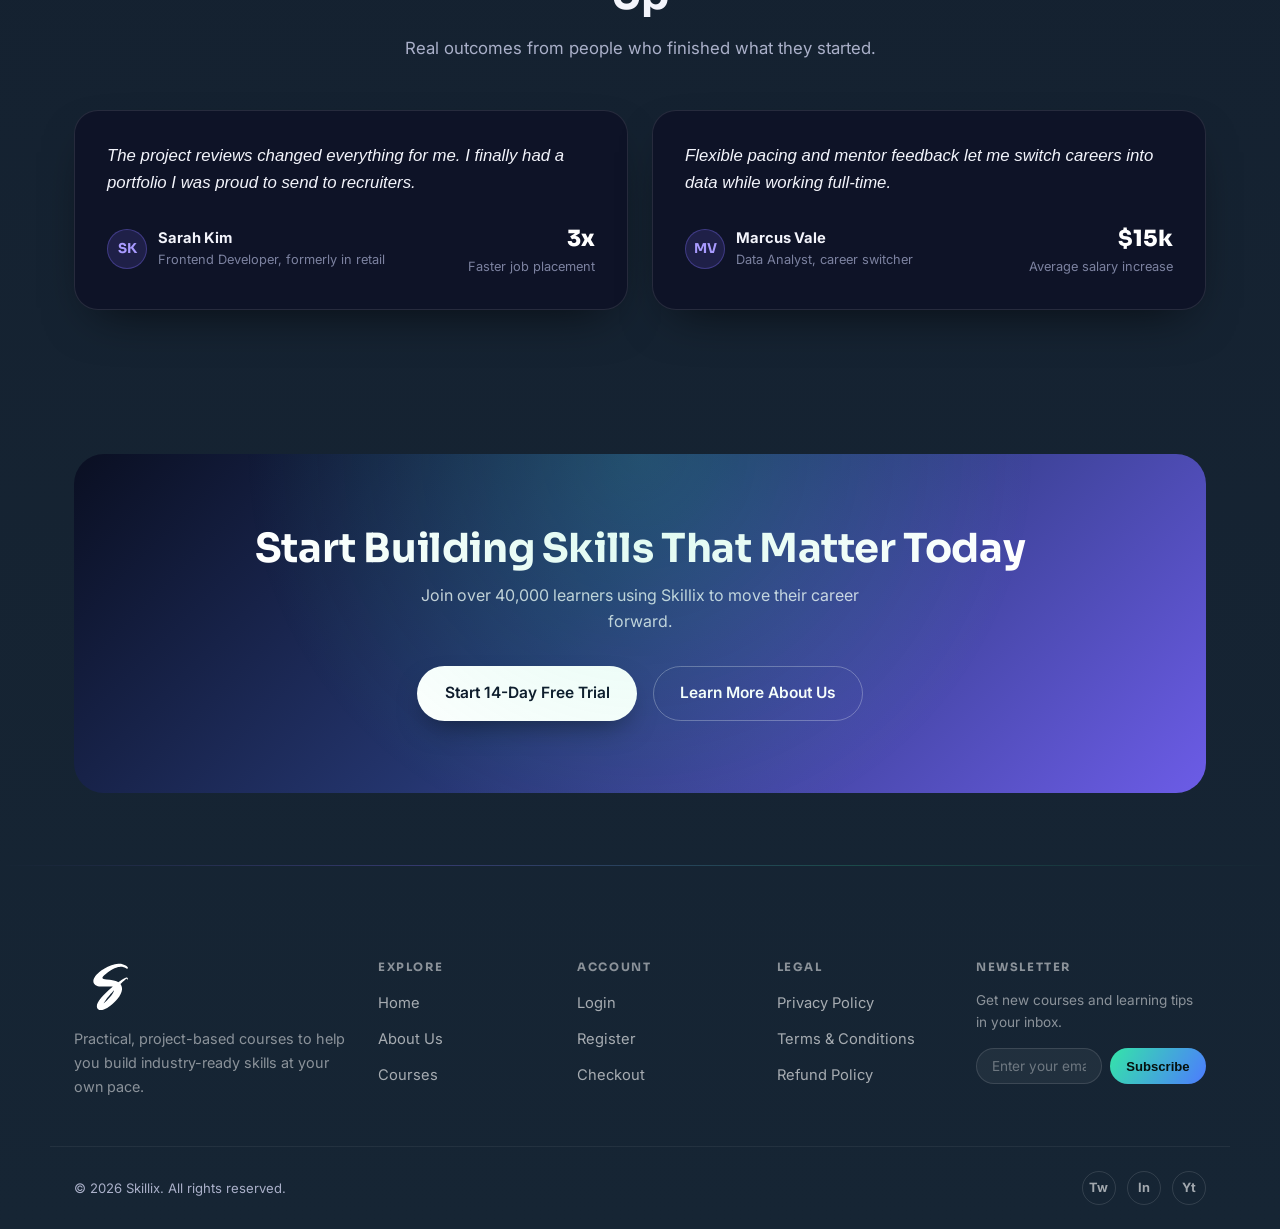
==== commit 04e112af: "added favicon" ====
--- a/index.html
+++ b/index.html
@@ -8,6 +8,7 @@
   <meta name="description"
     content="Skillix is an online learning platform offering practical, industry-ready courses in programming, web development, data and AI.">
   <link rel="stylesheet" href="css/index.css">
+  <link rel="icon" type="image/svg+xml" href="/favicon.svg">
 </head>
 
 <body>
--- a/css/index.css
+++ b/css/index.css
@@ -230,7 +230,7 @@
   max-width: var(--container-w);
   margin-inline: auto;
   padding: 1.35rem 1.35rem 1.35rem 2.2rem;
-  background: rgba(0, 0, 0, 0.3);
+  background: rgba(0, 0, 0, 0.05);
   border: 1px solid rgba(255, 255, 255, 0.12);
   border-radius: 50px;
   backdrop-filter: blur(10px) saturate(120%);
@@ -256,7 +256,7 @@
   width: 70px;
   height: 50px;
   flex: none;
-  filter: drop-shadow(0 6px 14px rgba(108, 92, 231, 0.55));
+  filter: none;
   transition: transform 0.4s cubic-bezier(0.4, 0, 0.2, 1);
 }
 
